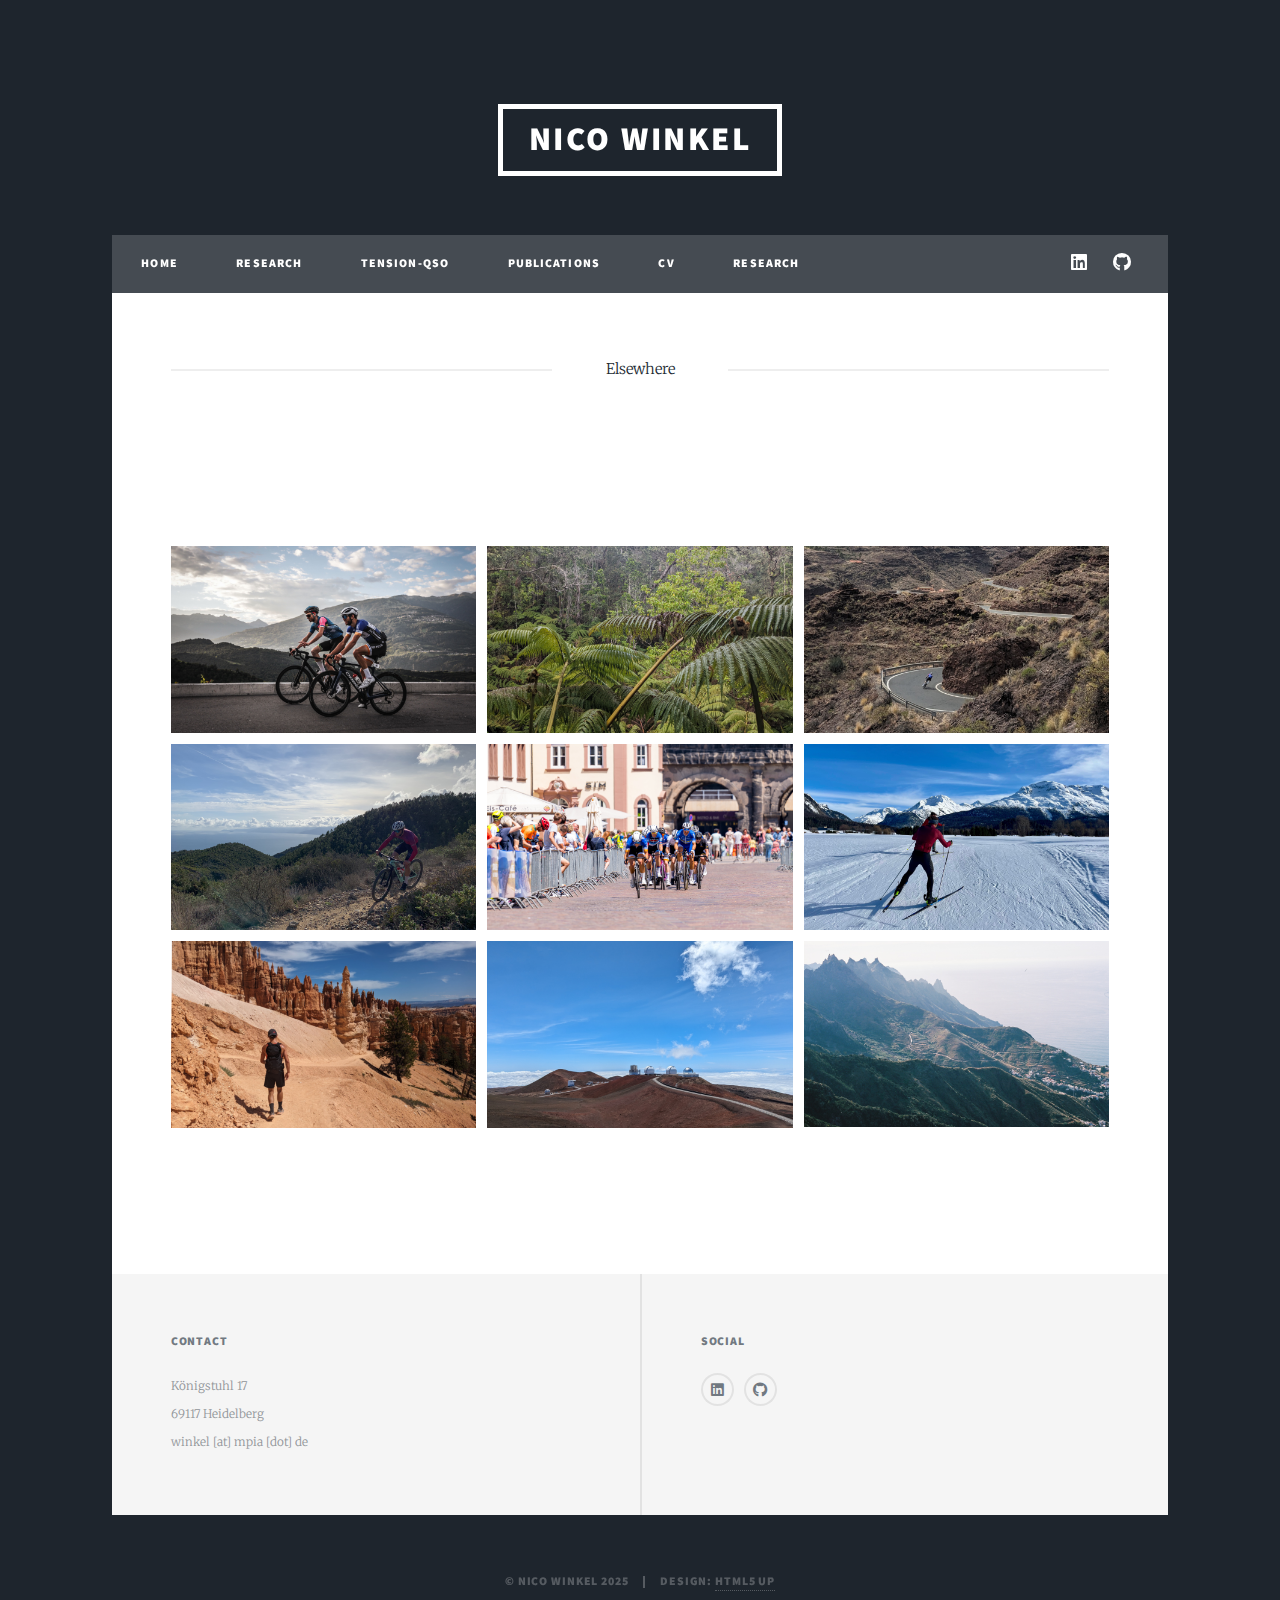
==== about.html @ 42e8fd98 "added about" ====
<!DOCTYPE HTML>
<!--
	Massively by HTML5 UP
	html5up.net | @ajlkn
	Free for personal and commercial use under the CCA 3.0 license (html5up.net/license)
-->
<html>
	<head>
		<title>Nico Winkel | Research</title>
		<meta charset="utf-8" />
		<meta name="viewport" content="width=device-width, initial-scale=1, user-scalable=no" />
		<link rel="stylesheet" href="assets/css/main.css" />
		<noscript><link rel="stylesheet" href="assets/css/noscript.css" /></noscript>
	</head>
	<body class="is-preload">

		<!-- Wrapper -->
			<div id="wrapper"  class="second-wrapper fade-in">

				<!-- Header -->
					<header id="header">
						<a href="index.html" class="logo">Nico Winkel</a>
					</header>

				<!-- Nav -->
					<nav id="nav">
						<ul class="links">
							<li><a href="index.html">Home</a></li>
							<li><a href="research.html">Research</a></li>
							<li><a href="tension-qso.html">TENSION-QSO</a></li>
							<li><a href="publications.html">Publications</a></li>
							<li><a href="cv.pdf" target="_blank">CV</a></li>
							<li class="about.html"><a href="about.html">Research</a></li>
						</ul>
						<ul class="icons">
							<li><a href="https://www.linkedin.com/in/nico-winkel-52334b346/" target="_blank" class="icon brands alt fa-linkedin"><span class="label">Facebook</span></a></li>
							<li><a href="https://github.com/nicowinkel" target="_blank" class="icon brands alt fa-github"><span class="label">GitHub</span></a></li>
						</ul>
					</nav>

				<!-- Main -->
					<div id="main">

						<!-- Post -->
							<section class="post">
								<header class="major">
									<span class="date">Elsewhere</span>
								</header>

								<span class="image fit"><img src="images/about0.png" alt="" /></span>
								<p>
								<br />
							</p>
								<div class="box alt">
									<div class="row gtr-50 gtr-uniform">
										<div class="col-4"><span class="image fit"><img src="images/about1.png" alt="" /></span></div>
										<div class="col-4"><span class="image fit"><img src="images/about9.png" alt="" /></span></div>
										<div class="col-4"><span class="image fit"><img src="images/about3.png" alt="" /></span></div>
										<!-- Break -->
										<div class="col-4"><span class="image fit"><img src="images/about4.png" alt="" /></span></div>
										<div class="col-4"><span class="image fit"><img src="images/about5.png" alt="" /></span></div>
										<div class="col-4"><span class="image fit"><img src="images/about6.png" alt="" /></span></div>
										<!-- Break -->
										<div class="col-4"><span class="image fit"><img src="images/about7.png" alt="" /></span></div>
										<div class="col-4"><span class="image fit"><img src="images/about8.png" alt="" /></span></div>
										<div class="col-4"><span class="image main">
												<a href="https://nenasedk.github.io/" class="image main"  target="_blank" ><img src="images/about2.png" alt="" />	</a></span></div>
									</div>

							</section>

					</div>


					<!-- Footer -->
						<footer id="footer">
							<section>
								<section class="alt">
									<h3>Contact</h3>
									<p>Königstuhl 17<br />
									69117 Heidelberg<br />
									winkel [at] mpia [dot] de</p>
								</section>
							</section>
								<section>
									<h3>Social</h3>
									<ul class="icons alt">
										<li><a href="https://www.linkedin.com/in/nico-winkel-52334b346/" target="_blank" class="icon brands alt fa-linkedin"><span class="label">Facebook</span></a></li>
										<li><a href="https://github.com/nicowinkel" target="_blank" class="icon brands alt fa-github"><span class="label">GitHub</span></a></li>
									</ul>
							</section>
						</footer>

					<!-- Copyright -->
						<div id="copyright">
							<ul><li>&copy; Nico Winkel 2025</li><li>Design: <a href="https://html5up.net">HTML5 UP</a></li></ul>
						</div>

			</div>

		<!-- Scripts -->
			<script src="assets/js/jquery.min.js"></script>
			<script src="assets/js/jquery.scrollex.min.js"></script>
			<script src="assets/js/jquery.scrolly.min.js"></script>
			<script src="assets/js/browser.min.js"></script>
			<script src="assets/js/breakpoints.min.js"></script>
			<script src="assets/js/util.js"></script>
			<script src="assets/js/main.js"></script>

	</body>
</html>
---- assets/css/main.css ----
@import url(fontawesome-all.min.css);
@import url("https://fonts.googleapis.com/css?family=Merriweather:300,700,300italic,700italic|Source+Sans+Pro:900");

/*
	Massively by HTML5 UP
	html5up.net | @ajlkn
	Free for personal and commercial use under the CCA 3.0 license (html5up.net/license)
*/

html, body, div, span, applet, object,
iframe, h1, h2, h3, h4, h5, h6, p, blockquote,
pre, a, abbr, acronym, address, big, cite,
code, del, dfn, em, img, ins, kbd, q, s, samp,
small, strike, strong, sub, sup, tt, var, b,
u, i, center, dl, dt, dd, ol, ul, li, fieldset,
form, label, legend, table, caption, tbody,
tfoot, thead, tr, th, td, article, aside,
canvas, details, embed, figure, figcaption,
footer, header, hgroup, menu, nav, output, ruby,
section, summary, time, mark, audio, video {
	margin: 0;
	padding: 0;
	border: 0;
	font-size: 100%;
	font: inherit;
	vertical-align: baseline;}

article, aside, details, figcaption, figure,
footer, header, hgroup, menu, nav, section {
	display: block;}


body {
	line-height: 1;
}

ol, ul {
	list-style: none;
}

blockquote, q {
	quotes: none;
}

	blockquote:before, blockquote:after, q:before, q:after {
		content: '';
		content: none;
	}

table {
	border-collapse: collapse;
	border-spacing: 0;
}

body {
	-webkit-text-size-adjust: none;
}

mark {
	background-color: transparent;
	color: inherit;
}

input::-moz-focus-inner {
	border: 0;
	padding: 0;
}

input, select, textarea {
	-moz-appearance: none;
	-webkit-appearance: none;
	-ms-appearance: none;
	appearance: none;
}

/* Basic */

	@-ms-viewport {
		width: device-width;
	}

	body {
		-ms-overflow-style: scrollbar;
	}

	@media screen and (max-width: 480px) {

		html, body {
			min-width: 320px;
		}

	}

	html {
		box-sizing: border-box;
	}

	*, *:before, *:after {
		box-sizing: inherit;
	}

	body {
		background-color: #1e252d;
	}

		body.is-preload *, body.is-preload *:before, body.is-preload *:after {
			-moz-animation: none !important;
			-webkit-animation: none !important;
			-ms-animation: none !important;
			animation: none !important;
			-moz-transition: none !important;
			-webkit-transition: none !important;
			-ms-transition: none !important;
			transition: none !important;
		}

/* Type */

	html {
		font-size: 16pt;
	}

		@media screen and (max-width: 1680px) {

			html {
				font-size: 12pt;
			}

		}

		@media screen and (max-width: 1280px) {

			html {
				font-size: 11pt;
			}

		}

		@media screen and (max-width: 360px) {

			html {
				font-size: 10pt;
			}

		}

	body {
		color: #212931;
	}

	body, input, select, textarea {
		font-family: "Merriweather", Georgia, serif;
		font-weight: 300;
		font-size: 1rem;
		line-height: 2.375;
	}

	a {
		-moz-transition: color 0.2s ease-in-out, background-color 0.2s ease-in-out, border-color 0.2s ease-in-out, box-shadow 0.2s ease-in-out;
		-webkit-transition: color 0.2s ease-in-out, background-color 0.2s ease-in-out, border-color 0.2s ease-in-out, box-shadow 0.2s ease-in-out;
		-ms-transition: color 0.2s ease-in-out, background-color 0.2s ease-in-out, border-color 0.2s ease-in-out, box-shadow 0.2s ease-in-out;
		transition: color 0.2s ease-in-out, background-color 0.2s ease-in-out, border-color 0.2s ease-in-out, box-shadow 0.2s ease-in-out;
		border-bottom: dotted 1px;
		text-decoration: none;
	}

		a:hover {
			border-bottom-color: transparent;
		}

	strong, b {
		font-weight: 600;
	}

	em, i {
		font-style: italic;
	}

	p {
		text-align: justify;
		margin: 0 0 2rem 0;
	}

	h1, h2, h3, h4, h5, h6 {
		font-family: "Source Sans Pro", Helvetica, sans-serif;
		font-weight: 900;
		line-height: 1.5;
		letter-spacing: 0.075em;
		text-transform: uppercase;
		margin: 0 0 1rem 0;
	}

		h1 a, h2 a, h3 a, h4 a, h5 a, h6 a {
			border-bottom: 0;
			color: inherit;
			text-decoration: none;
		}

	h1 {
		font-size: 4rem;
		line-height: 1.1;
		margin: 0 0 2rem 0;
	}

	h2 {
		font-size: 1.75rem;
		line-height: 1.3;
		margin: 0 0 1.5rem 0;
	}

	h3 {
		font-size: 1.25rem;
		margin: 0 0 1.5rem 0;
	}

	h4 {
		font-size: 1rem;
	}

	h5 {
		font-size: 0.9rem;
	}

	h6 {
		font-size: 0.8rem;
	}

	sub {
		font-size: 0.8rem;
		position: relative;
		top: 0.5rem;
	}

	sup {
		font-size: 0.8rem;
		position: relative;
		top: -0.5rem;
	}

	blockquote {
		border-left: solid 4px;
		font-style: italic;
		margin: 0 0 2rem 0;
		padding: 0.5rem 0 0.5rem 2rem;
	}

	code {
		border: solid 2px;
		font-family: "Courier New", monospace;
		font-size: 0.9rem;
		margin: 0 0.25rem;
		padding: 0.25rem 0.65rem;
	}

	pre {
		-webkit-overflow-scrolling: touch;
		font-family: "Courier New", monospace;
		font-size: 0.9rem;
		margin: 0 0 2rem 0;
	}

		pre code {
			display: block;
			line-height: 1.75;
			padding: 1rem 1.5rem;
			overflow-x: auto;
		}

	hr {
		border: 0;
		border-bottom: solid 2px;
		margin: 3rem 0;
	}

		hr.major {
			margin: 5rem 0;
		}

	.align-left {
		text-align: left;
	}

	.align-center {
		text-align: center;
	}

	.align-right {
		text-align: right;
	}

	input, select, textarea {
		color: #212931;
	}

	a {
		color: #212931;
		border-bottom-color: rgba(33, 41, 49, 0.5);
	}

		a:hover {
			border-bottom-color: transparent;
			color: #18bfef !important;
		}

	strong, b {
		color: #212931;
	}

	h1, h2, h3, h4, h5, h6 {
		color: #212931;
	}

	blockquote {
		border-left-color: #eeeeee;
	}

	code {
		background: rgba(220, 220, 220, 0.25);
		border-color: #eeeeee;
	}

	hr {
		border-bottom-color: #eeeeee;
	}

/* Row */

	.row {
		display: flex;
		flex-wrap: wrap;
		box-sizing: border-box;
		align-items: stretch;
	}

		.row > * {
			box-sizing: border-box;
		}

		.row.gtr-uniform > * > :last-child {
			margin-bottom: 0;
		}

		.row.aln-left {
			justify-content: flex-start;
		}

		.row.aln-center {
			justify-content: center;
		}

		.row.aln-right {
			justify-content: flex-end;
		}

		.row.aln-top {
			align-items: flex-start;
		}

		.row.aln-middle {
			align-items: center;
		}

		.row.aln-bottom {
			align-items: flex-end;
		}

		.row > .imp {
			order: -1;
		}

		.row > .col-1 {
			width: 8.33333%;
		}

		.row > .off-1 {
			margin-left: 8.33333%;
		}

		.row > .col-2 {
			width: 16.66667%;
		}

		.row > .off-2 {
			margin-left: 16.66667%;
		}

		.row > .col-3 {
			width: 25%;
		}

		.row > .off-3 {
			margin-left: 25%;
		}

		.row > .col-4 {
			width: 33.33333%;
		}

		.row > .off-4 {
			margin-left: 33.33333%;
		}

		.row > .col-5 {
			width: 41.66667%;
		}

		.row > .off-5 {
			margin-left: 41.66667%;
		}

		.row > .col-6 {
			width: 50%;
		}

		.row > .off-6 {
			margin-left: 50%;
		}

		.row > .col-7 {
			width: 58.33333%;
		}

		.row > .off-7 {
			margin-left: 58.33333%;
		}

		.row > .col-8 {
			width: 66.66667%;
		}

		.row > .off-8 {
			margin-left: 66.66667%;
		}

		.row > .col-9 {
			width: 75%;
		}

		.row > .off-9 {
			margin-left: 75%;
		}

		.row > .col-10 {
			width: 83.33333%;
		}

		.row > .off-10 {
			margin-left: 83.33333%;
		}

		.row > .col-11 {
			width: 91.66667%;
		}

		.row > .off-11 {
			margin-left: 91.66667%;
		}

		.row > .col-12 {
			width: 100%;
		}

		.row > .off-12 {
			margin-left: 100%;
		}

		.row.gtr-0 {
			margin-top: 0;
			margin-left: 0rem;
		}

			.row.gtr-0 > * {
				padding: 0 0 0 0rem;
			}

			.row.gtr-0.gtr-uniform {
				margin-top: 0rem;
			}

				.row.gtr-0.gtr-uniform > * {
					padding-top: 0rem;
				}

		.row.gtr-25 {
			margin-top: 0;
			margin-left: -0.375rem;
		}

			.row.gtr-25 > * {
				padding: 0 0 0 0.375rem;
			}

			.row.gtr-25.gtr-uniform {
				margin-top: -0.375rem;
			}

				.row.gtr-25.gtr-uniform > * {
					padding-top: 0.375rem;
				}

		.row.gtr-50 {
			margin-top: 0;
			margin-left: -0.75rem;
		}

			.row.gtr-50 > * {
				padding: 0 0 0 0.75rem;
			}

			.row.gtr-50.gtr-uniform {
				margin-top: -0.75rem;
			}

				.row.gtr-50.gtr-uniform > * {
					padding-top: 0.75rem;
				}

		.row {
			margin-top: 0;
			margin-left: -1.5rem;
		}

			.row > * {
				padding: 0 0 0 1.5rem;
			}

			.row.gtr-uniform {
				margin-top: -1.5rem;
			}

				.row.gtr-uniform > * {
					padding-top: 1.5rem;
				}

		.row.gtr-150 {
			margin-top: 0;
			margin-left: -2.25rem;
		}

			.row.gtr-150 > * {
				padding: 0 0 0 2.25rem;
			}

			.row.gtr-150.gtr-uniform {
				margin-top: -2.25rem;
			}

				.row.gtr-150.gtr-uniform > * {
					padding-top: 2.25rem;
				}

		.row.gtr-200 {
			margin-top: 0;
			margin-left: -3rem;
		}

			.row.gtr-200 > * {
				padding: 0 0 0 3rem;
			}

			.row.gtr-200.gtr-uniform {
				margin-top: -3rem;
			}

				.row.gtr-200.gtr-uniform > * {
					padding-top: 3rem;
				}

		@media screen and (max-width: 1680px) {

			.row {
				display: flex;
				flex-wrap: wrap;
				box-sizing: border-box;
				align-items: stretch;
			}

				.row > * {
					box-sizing: border-box;
				}

				.row.gtr-uniform > * > :last-child {
					margin-bottom: 0;
				}

				.row.aln-left {
					justify-content: flex-start;
				}

				.row.aln-center {
					justify-content: center;
				}

				.row.aln-right {
					justify-content: flex-end;
				}

				.row.aln-top {
					align-items: flex-start;
				}

				.row.aln-middle {
					align-items: center;
				}

				.row.aln-bottom {
					align-items: flex-end;
				}

				.row > .imp-xlarge {
					order: -1;
				}

				.row > .col-1-xlarge {
					width: 8.33333%;
				}

				.row > .off-1-xlarge {
					margin-left: 8.33333%;
				}

				.row > .col-2-xlarge {
					width: 16.66667%;
				}

				.row > .off-2-xlarge {
					margin-left: 16.66667%;
				}

				.row > .col-3-xlarge {
					width: 25%;
				}

				.row > .off-3-xlarge {
					margin-left: 25%;
				}

				.row > .col-4-xlarge {
					width: 33.33333%;
				}

				.row > .off-4-xlarge {
					margin-left: 33.33333%;
				}

				.row > .col-5-xlarge {
					width: 41.66667%;
				}

				.row > .off-5-xlarge {
					margin-left: 41.66667%;
				}

				.row > .col-6-xlarge {
					width: 50%;
				}

				.row > .off-6-xlarge {
					margin-left: 50%;
				}

				.row > .col-7-xlarge {
					width: 58.33333%;
				}

				.row > .off-7-xlarge {
					margin-left: 58.33333%;
				}

				.row > .col-8-xlarge {
					width: 66.66667%;
				}

				.row > .off-8-xlarge {
					margin-left: 66.66667%;
				}

				.row > .col-9-xlarge {
					width: 75%;
				}

				.row > .off-9-xlarge {
					margin-left: 75%;
				}

				.row > .col-10-xlarge {
					width: 83.33333%;
				}

				.row > .off-10-xlarge {
					margin-left: 83.33333%;
				}

				.row > .col-11-xlarge {
					width: 91.66667%;
				}

				.row > .off-11-xlarge {
					margin-left: 91.66667%;
				}

				.row > .col-12-xlarge {
					width: 100%;
				}

				.row > .off-12-xlarge {
					margin-left: 100%;
				}

				.row.gtr-0 {
					margin-top: 0;
					margin-left: 0rem;
				}

					.row.gtr-0 > * {
						padding: 0 0 0 0rem;
					}

					.row.gtr-0.gtr-uniform {
						margin-top: 0rem;
					}

						.row.gtr-0.gtr-uniform > * {
							padding-top: 0rem;
						}

				.row.gtr-25 {
					margin-top: 0;
					margin-left: -0.375rem;
				}

					.row.gtr-25 > * {
						padding: 0 0 0 0.375rem;
					}

					.row.gtr-25.gtr-uniform {
						margin-top: -0.375rem;
					}

						.row.gtr-25.gtr-uniform > * {
							padding-top: 0.375rem;
						}

				.row.gtr-50 {
					margin-top: 0;
					margin-left: -0.75rem;
				}

					.row.gtr-50 > * {
						padding: 0 0 0 0.75rem;
					}

					.row.gtr-50.gtr-uniform {
						margin-top: -0.75rem;
					}

						.row.gtr-50.gtr-uniform > * {
							padding-top: 0.75rem;
						}

				.row {
					margin-top: 0;
					margin-left: -1.5rem;
				}

					.row > * {
						padding: 0 0 0 1.5rem;
					}

					.row.gtr-uniform {
						margin-top: -1.5rem;
					}

						.row.gtr-uniform > * {
							padding-top: 1.5rem;
						}

				.row.gtr-150 {
					margin-top: 0;
					margin-left: -2.25rem;
				}

					.row.gtr-150 > * {
						padding: 0 0 0 2.25rem;
					}

					.row.gtr-150.gtr-uniform {
						margin-top: -2.25rem;
					}

						.row.gtr-150.gtr-uniform > * {
							padding-top: 2.25rem;
						}

				.row.gtr-200 {
					margin-top: 0;
					margin-left: -3rem;
				}

					.row.gtr-200 > * {
						padding: 0 0 0 3rem;
					}

					.row.gtr-200.gtr-uniform {
						margin-top: -3rem;
					}

						.row.gtr-200.gtr-uniform > * {
							padding-top: 3rem;
						}

		}

		@media screen and (max-width: 1280px) {

			.row {
				display: flex;
				flex-wrap: wrap;
				box-sizing: border-box;
				align-items: stretch;
			}

				.row > * {
					box-sizing: border-box;
				}

				.row.gtr-uniform > * > :last-child {
					margin-bottom: 0;
				}

				.row.aln-left {
					justify-content: flex-start;
				}

				.row.aln-center {
					justify-content: center;
				}

				.row.aln-right {
					justify-content: flex-end;
				}

				.row.aln-top {
					align-items: flex-start;
				}

				.row.aln-middle {
					align-items: center;
				}

				.row.aln-bottom {
					align-items: flex-end;
				}

				.row > .imp-large {
					order: -1;
				}

				.row > .col-1-large {
					width: 8.33333%;
				}

				.row > .off-1-large {
					margin-left: 8.33333%;
				}

				.row > .col-2-large {
					width: 16.66667%;
				}

				.row > .off-2-large {
					margin-left: 16.66667%;
				}

				.row > .col-3-large {
					width: 25%;
				}

				.row > .off-3-large {
					margin-left: 25%;
				}

				.row > .col-4-large {
					width: 33.33333%;
				}

				.row > .off-4-large {
					margin-left: 33.33333%;
				}

				.row > .col-5-large {
					width: 41.66667%;
				}

				.row > .off-5-large {
					margin-left: 41.66667%;
				}

				.row > .col-6-large {
					width: 50%;
				}

				.row > .off-6-large {
					margin-left: 50%;
				}

				.row > .col-7-large {
					width: 58.33333%;
				}

				.row > .off-7-large {
					margin-left: 58.33333%;
				}

				.row > .col-8-large {
					width: 66.66667%;
				}

				.row > .off-8-large {
					margin-left: 66.66667%;
				}

				.row > .col-9-large {
					width: 75%;
				}

				.row > .off-9-large {
					margin-left: 75%;
				}

				.row > .col-10-large {
					width: 83.33333%;
				}

				.row > .off-10-large {
					margin-left: 83.33333%;
				}

				.row > .col-11-large {
					width: 91.66667%;
				}

				.row > .off-11-large {
					margin-left: 91.66667%;
				}

				.row > .col-12-large {
					width: 100%;
				}

				.row > .off-12-large {
					margin-left: 100%;
				}

				.row.gtr-0 {
					margin-top: 0;
					margin-left: 0rem;
				}

					.row.gtr-0 > * {
						padding: 0 0 0 0rem;
					}

					.row.gtr-0.gtr-uniform {
						margin-top: 0rem;
					}

						.row.gtr-0.gtr-uniform > * {
							padding-top: 0rem;
						}

				.row.gtr-25 {
					margin-top: 0;
					margin-left: -0.375rem;
				}

					.row.gtr-25 > * {
						padding: 0 0 0 0.375rem;
					}

					.row.gtr-25.gtr-uniform {
						margin-top: -0.375rem;
					}

						.row.gtr-25.gtr-uniform > * {
							padding-top: 0.375rem;
						}

				.row.gtr-50 {
					margin-top: 0;
					margin-left: -0.75rem;
				}

					.row.gtr-50 > * {
						padding: 0 0 0 0.75rem;
					}

					.row.gtr-50.gtr-uniform {
						margin-top: -0.75rem;
					}

						.row.gtr-50.gtr-uniform > * {
							padding-top: 0.75rem;
						}

				.row {
					margin-top: 0;
					margin-left: -1.5rem;
				}

					.row > * {
						padding: 0 0 0 1.5rem;
					}

					.row.gtr-uniform {
						margin-top: -1.5rem;
					}

						.row.gtr-uniform > * {
							padding-top: 1.5rem;
						}

				.row.gtr-150 {
					margin-top: 0;
					margin-left: -2.25rem;
				}

					.row.gtr-150 > * {
						padding: 0 0 0 2.25rem;
					}

					.row.gtr-150.gtr-uniform {
						margin-top: -2.25rem;
					}

						.row.gtr-150.gtr-uniform > * {
							padding-top: 2.25rem;
						}

				.row.gtr-200 {
					margin-top: 0;
					margin-left: -3rem;
				}

					.row.gtr-200 > * {
						padding: 0 0 0 3rem;
					}

					.row.gtr-200.gtr-uniform {
						margin-top: -3rem;
					}

						.row.gtr-200.gtr-uniform > * {
							padding-top: 3rem;
						}

		}

		@media screen and (max-width: 980px) {

			.row {
				display: flex;
				flex-wrap: wrap;
				box-sizing: border-box;
				align-items: stretch;
			}

				.row > * {
					box-sizing: border-box;
				}

				.row.gtr-uniform > * > :last-child {
					margin-bottom: 0;
				}

				.row.aln-left {
					justify-content: flex-start;
				}

				.row.aln-center {
					justify-content: center;
				}

				.row.aln-right {
					justify-content: flex-end;
				}

				.row.aln-top {
					align-items: flex-start;
				}

				.row.aln-middle {
					align-items: center;
				}

				.row.aln-bottom {
					align-items: flex-end;
				}

				.row > .imp-medium {
					order: -1;
				}

				.row > .col-1-medium {
					width: 8.33333%;
				}

				.row > .off-1-medium {
					margin-left: 8.33333%;
				}

				.row > .col-2-medium {
					width: 16.66667%;
				}

				.row > .off-2-medium {
					margin-left: 16.66667%;
				}

				.row > .col-3-medium {
					width: 25%;
				}

				.row > .off-3-medium {
					margin-left: 25%;
				}

				.row > .col-4-medium {
					width: 33.33333%;
				}

				.row > .off-4-medium {
					margin-left: 33.33333%;
				}

				.row > .col-5-medium {
					width: 41.66667%;
				}

				.row > .off-5-medium {
					margin-left: 41.66667%;
				}

				.row > .col-6-medium {
					width: 50%;
				}

				.row > .off-6-medium {
					margin-left: 50%;
				}

				.row > .col-7-medium {
					width: 58.33333%;
				}

				.row > .off-7-medium {
					margin-left: 58.33333%;
				}

				.row > .col-8-medium {
					width: 66.66667%;
				}

				.row > .off-8-medium {
					margin-left: 66.66667%;
				}

				.row > .col-9-medium {
					width: 75%;
				}

				.row > .off-9-medium {
					margin-left: 75%;
				}

				.row > .col-10-medium {
					width: 83.33333%;
				}

				.row > .off-10-medium {
					margin-left: 83.33333%;
				}

				.row > .col-11-medium {
					width: 91.66667%;
				}

				.row > .off-11-medium {
					margin-left: 91.66667%;
				}

				.row > .col-12-medium {
					width: 100%;
				}

				.row > .off-12-medium {
					margin-left: 100%;
				}

				.row.gtr-0 {
					margin-top: 0;
					margin-left: 0rem;
				}

					.row.gtr-0 > * {
						padding: 0 0 0 0rem;
					}

					.row.gtr-0.gtr-uniform {
						margin-top: 0rem;
					}

						.row.gtr-0.gtr-uniform > * {
							padding-top: 0rem;
						}

				.row.gtr-25 {
					margin-top: 0;
					margin-left: -0.375rem;
				}

					.row.gtr-25 > * {
						padding: 0 0 0 0.375rem;
					}

					.row.gtr-25.gtr-uniform {
						margin-top: -0.375rem;
					}

						.row.gtr-25.gtr-uniform > * {
							padding-top: 0.375rem;
						}

				.row.gtr-50 {
					margin-top: 0;
					margin-left: -0.75rem;
				}

					.row.gtr-50 > * {
						padding: 0 0 0 0.75rem;
					}

					.row.gtr-50.gtr-uniform {
						margin-top: -0.75rem;
					}

						.row.gtr-50.gtr-uniform > * {
							padding-top: 0.75rem;
						}

				.row {
					margin-top: 0;
					margin-left: -1.5rem;
				}

					.row > * {
						padding: 0 0 0 1.5rem;
					}

					.row.gtr-uniform {
						margin-top: -1.5rem;
					}

						.row.gtr-uniform > * {
							padding-top: 1.5rem;
						}

				.row.gtr-150 {
					margin-top: 0;
					margin-left: -2.25rem;
				}

					.row.gtr-150 > * {
						padding: 0 0 0 2.25rem;
					}

					.row.gtr-150.gtr-uniform {
						margin-top: -2.25rem;
					}

						.row.gtr-150.gtr-uniform > * {
							padding-top: 2.25rem;
						}

				.row.gtr-200 {
					margin-top: 0;
					margin-left: -3rem;
				}

					.row.gtr-200 > * {
						padding: 0 0 0 3rem;
					}

					.row.gtr-200.gtr-uniform {
						margin-top: -3rem;
					}

						.row.gtr-200.gtr-uniform > * {
							padding-top: 3rem;
						}

		}

		@media screen and (max-width: 736px) {

			.row {
				display: flex;
				flex-wrap: wrap;
				box-sizing: border-box;
				align-items: stretch;
			}

				.row > * {
					box-sizing: border-box;
				}

				.row.gtr-uniform > * > :last-child {
					margin-bottom: 0;
				}

				.row.aln-left {
					justify-content: flex-start;
				}

				.row.aln-center {
					justify-content: center;
				}

				.row.aln-right {
					justify-content: flex-end;
				}

				.row.aln-top {
					align-items: flex-start;
				}

				.row.aln-middle {
					align-items: center;
				}

				.row.aln-bottom {
					align-items: flex-end;
				}

				.row > .imp-small {
					order: -1;
				}

				.row > .col-1-small {
					width: 8.33333%;
				}

				.row > .off-1-small {
					margin-left: 8.33333%;
				}

				.row > .col-2-small {
					width: 16.66667%;
				}

				.row > .off-2-small {
					margin-left: 16.66667%;
				}

				.row > .col-3-small {
					width: 25%;
				}

				.row > .off-3-small {
					margin-left: 25%;
				}

				.row > .col-4-small {
					width: 33.33333%;
				}

				.row > .off-4-small {
					margin-left: 33.33333%;
				}

				.row > .col-5-small {
					width: 41.66667%;
				}

				.row > .off-5-small {
					margin-left: 41.66667%;
				}

				.row > .col-6-small {
					width: 50%;
				}

				.row > .off-6-small {
					margin-left: 50%;
				}

				.row > .col-7-small {
					width: 58.33333%;
				}

				.row > .off-7-small {
					margin-left: 58.33333%;
				}

				.row > .col-8-small {
					width: 66.66667%;
				}

				.row > .off-8-small {
					margin-left: 66.66667%;
				}

				.row > .col-9-small {
					width: 75%;
				}

				.row > .off-9-small {
					margin-left: 75%;
				}

				.row > .col-10-small {
					width: 83.33333%;
				}

				.row > .off-10-small {
					margin-left: 83.33333%;
				}

				.row > .col-11-small {
					width: 91.66667%;
				}

				.row > .off-11-small {
					margin-left: 91.66667%;
				}

				.row > .col-12-small {
					width: 100%;
				}

				.row > .off-12-small {
					margin-left: 100%;
				}

				.row.gtr-0 {
					margin-top: 0;
					margin-left: 0rem;
				}

					.row.gtr-0 > * {
						padding: 0 0 0 0rem;
					}

					.row.gtr-0.gtr-uniform {
						margin-top: 0rem;
					}

						.row.gtr-0.gtr-uniform > * {
							padding-top: 0rem;
						}

				.row.gtr-25 {
					margin-top: 0;
					margin-left: -0.375rem;
				}

					.row.gtr-25 > * {
						padding: 0 0 0 0.375rem;
					}

					.row.gtr-25.gtr-uniform {
						margin-top: -0.375rem;
					}

						.row.gtr-25.gtr-uniform > * {
							padding-top: 0.375rem;
						}

				.row.gtr-50 {
					margin-top: 0;
					margin-left: -0.75rem;
				}

					.row.gtr-50 > * {
						padding: 0 0 0 0.75rem;
					}

					.row.gtr-50.gtr-uniform {
						margin-top: -0.75rem;
					}

						.row.gtr-50.gtr-uniform > * {
							padding-top: 0.75rem;
						}

				.row {
					margin-top: 0;
					margin-left: -1.5rem;
				}

					.row > * {
						padding: 0 0 0 1.5rem;
					}

					.row.gtr-uniform {
						margin-top: -1.5rem;
					}

						.row.gtr-uniform > * {
							padding-top: 1.5rem;
						}

				.row.gtr-150 {
					margin-top: 0;
					margin-left: -2.25rem;
				}

					.row.gtr-150 > * {
						padding: 0 0 0 2.25rem;
					}

					.row.gtr-150.gtr-uniform {
						margin-top: -2.25rem;
					}

						.row.gtr-150.gtr-uniform > * {
							padding-top: 2.25rem;
						}

				.row.gtr-200 {
					margin-top: 0;
					margin-left: -3rem;
				}

					.row.gtr-200 > * {
						padding: 0 0 0 3rem;
					}

					.row.gtr-200.gtr-uniform {
						margin-top: -3rem;
					}

						.row.gtr-200.gtr-uniform > * {
							padding-top: 3rem;
						}

		}

		@media screen and (max-width: 480px) {

			.row {
				display: flex;
				flex-wrap: wrap;
				box-sizing: border-box;
				align-items: stretch;
			}

				.row > * {
					box-sizing: border-box;
				}

				.row.gtr-uniform > * > :last-child {
					margin-bottom: 0;
				}

				.row.aln-left {
					justify-content: flex-start;
				}

				.row.aln-center {
					justify-content: center;
				}

				.row.aln-right {
					justify-content: flex-end;
				}

				.row.aln-top {
					align-items: flex-start;
				}

				.row.aln-middle {
					align-items: center;
				}

				.row.aln-bottom {
					align-items: flex-end;
				}

				.row > .imp-xsmall {
					order: -1;
				}

				.row > .col-1-xsmall {
					width: 8.33333%;
				}

				.row > .off-1-xsmall {
					margin-left: 8.33333%;
				}

				.row > .col-2-xsmall {
					width: 16.66667%;
				}

				.row > .off-2-xsmall {
					margin-left: 16.66667%;
				}

				.row > .col-3-xsmall {
					width: 25%;
				}

				.row > .off-3-xsmall {
					margin-left: 25%;
				}

				.row > .col-4-xsmall {
					width: 33.33333%;
				}

				.row > .off-4-xsmall {
					margin-left: 33.33333%;
				}

				.row > .col-5-xsmall {
					width: 41.66667%;
				}

				.row > .off-5-xsmall {
					margin-left: 41.66667%;
				}

				.row > .col-6-xsmall {
					width: 50%;
				}

				.row > .off-6-xsmall {
					margin-left: 50%;
				}

				.row > .col-7-xsmall {
					width: 58.33333%;
				}

				.row > .off-7-xsmall {
					margin-left: 58.33333%;
				}

				.row > .col-8-xsmall {
					width: 66.66667%;
				}

				.row > .off-8-xsmall {
					margin-left: 66.66667%;
				}

				.row > .col-9-xsmall {
					width: 75%;
				}

				.row > .off-9-xsmall {
					margin-left: 75%;
				}

				.row > .col-10-xsmall {
					width: 83.33333%;
				}

				.row > .off-10-xsmall {
					margin-left: 83.33333%;
				}

				.row > .col-11-xsmall {
					width: 91.66667%;
				}

				.row > .off-11-xsmall {
					margin-left: 91.66667%;
				}

				.row > .col-12-xsmall {
					width: 100%;
				}

				.row > .off-12-xsmall {
					margin-left: 100%;
				}

				.row.gtr-0 {
					margin-top: 0;
					margin-left: 0rem;
				}

					.row.gtr-0 > * {
						padding: 0 0 0 0rem;
					}

					.row.gtr-0.gtr-uniform {
						margin-top: 0rem;
					}

						.row.gtr-0.gtr-uniform > * {
							padding-top: 0rem;
						}

				.row.gtr-25 {
					margin-top: 0;
					margin-left: -0.375rem;
				}

					.row.gtr-25 > * {
						padding: 0 0 0 0.375rem;
					}

					.row.gtr-25.gtr-uniform {
						margin-top: -0.375rem;
					}

						.row.gtr-25.gtr-uniform > * {
							padding-top: 0.375rem;
						}

				.row.gtr-50 {
					margin-top: 0;
					margin-left: -0.75rem;
				}

					.row.gtr-50 > * {
						padding: 0 0 0 0.75rem;
					}

					.row.gtr-50.gtr-uniform {
						margin-top: -0.75rem;
					}

						.row.gtr-50.gtr-uniform > * {
							padding-top: 0.75rem;
						}

				.row {
					margin-top: 0;
					margin-left: -1.5rem;
				}

					.row > * {
						padding: 0 0 0 1.5rem;
					}

					.row.gtr-uniform {
						margin-top: -1.5rem;
					}

						.row.gtr-uniform > * {
							padding-top: 1.5rem;
						}

				.row.gtr-150 {
					margin-top: 0;
					margin-left: -2.25rem;
				}

					.row.gtr-150 > * {
						padding: 0 0 0 2.25rem;
					}

					.row.gtr-150.gtr-uniform {
						margin-top: -2.25rem;
					}

						.row.gtr-150.gtr-uniform > * {
							padding-top: 2.25rem;
						}

				.row.gtr-200 {
					margin-top: 0;
					margin-left: -3rem;
				}

					.row.gtr-200 > * {
						padding: 0 0 0 3rem;
					}

					.row.gtr-200.gtr-uniform {
						margin-top: -3rem;
					}

						.row.gtr-200.gtr-uniform > * {
							padding-top: 3rem;
						}

		}

		@media screen and (max-width: 360px) {

			.row {
				display: flex;
				flex-wrap: wrap;
				box-sizing: border-box;
				align-items: stretch;
			}

				.row > * {
					box-sizing: border-box;
				}

				.row.gtr-uniform > * > :last-child {
					margin-bottom: 0;
				}

				.row.aln-left {
					justify-content: flex-start;
				}

				.row.aln-center {
					justify-content: center;
				}

				.row.aln-right {
					justify-content: flex-end;
				}

				.row.aln-top {
					align-items: flex-start;
				}

				.row.aln-middle {
					align-items: center;
				}

				.row.aln-bottom {
					align-items: flex-end;
				}

				.row > .imp-xxsmall {
					order: -1;
				}

				.row > .col-1-xxsmall {
					width: 8.33333%;
				}

				.row > .off-1-xxsmall {
					margin-left: 8.33333%;
				}

				.row > .col-2-xxsmall {
					width: 16.66667%;
				}

				.row > .off-2-xxsmall {
					margin-left: 16.66667%;
				}

				.row > .col-3-xxsmall {
					width: 25%;
				}

				.row > .off-3-xxsmall {
					margin-left: 25%;
				}

				.row > .col-4-xxsmall {
					width: 33.33333%;
				}

				.row > .off-4-xxsmall {
					margin-left: 33.33333%;
				}

				.row > .col-5-xxsmall {
					width: 41.66667%;
				}

				.row > .off-5-xxsmall {
					margin-left: 41.66667%;
				}

				.row > .col-6-xxsmall {
					width: 50%;
				}

				.row > .off-6-xxsmall {
					margin-left: 50%;
				}

				.row > .col-7-xxsmall {
					width: 58.33333%;
				}

				.row > .off-7-xxsmall {
					margin-left: 58.33333%;
				}

				.row > .col-8-xxsmall {
					width: 66.66667%;
				}

				.row > .off-8-xxsmall {
					margin-left: 66.66667%;
				}

				.row > .col-9-xxsmall {
					width: 75%;
				}

				.row > .off-9-xxsmall {
					margin-left: 75%;
				}

				.row > .col-10-xxsmall {
					width: 83.33333%;
				}

				.row > .off-10-xxsmall {
					margin-left: 83.33333%;
				}

				.row > .col-11-xxsmall {
					width: 91.66667%;
				}

				.row > .off-11-xxsmall {
					margin-left: 91.66667%;
				}

				.row > .col-12-xxsmall {
					width: 100%;
				}

				.row > .off-12-xxsmall {
					margin-left: 100%;
				}

				.row.gtr-0 {
					margin-top: 0;
					margin-left: 0rem;
				}

					.row.gtr-0 > * {
						padding: 0 0 0 0rem;
					}

					.row.gtr-0.gtr-uniform {
						margin-top: 0rem;
					}

						.row.gtr-0.gtr-uniform > * {
							padding-top: 0rem;
						}

				.row.gtr-25 {
					margin-top: 0;
					margin-left: -0.375rem;
				}

					.row.gtr-25 > * {
						padding: 0 0 0 0.375rem;
					}

					.row.gtr-25.gtr-uniform {
						margin-top: -0.375rem;
					}

						.row.gtr-25.gtr-uniform > * {
							padding-top: 0.375rem;
						}

				.row.gtr-50 {
					margin-top: 0;
					margin-left: -0.75rem;
				}

					.row.gtr-50 > * {
						padding: 0 0 0 0.75rem;
					}

					.row.gtr-50.gtr-uniform {
						margin-top: -0.75rem;
					}

						.row.gtr-50.gtr-uniform > * {
							padding-top: 0.75rem;
						}

				.row {
					margin-top: 0;
					margin-left: -1.5rem;
				}

					.row > * {
						padding: 0 0 0 1.5rem;
					}

					.row.gtr-uniform {
						margin-top: -1.5rem;
					}

						.row.gtr-uniform > * {
							padding-top: 1.5rem;
						}

				.row.gtr-150 {
					margin-top: 0;
					margin-left: -2.25rem;
				}

					.row.gtr-150 > * {
						padding: 0 0 0 2.25rem;
					}

					.row.gtr-150.gtr-uniform {
						margin-top: -2.25rem;
					}

						.row.gtr-150.gtr-uniform > * {
							padding-top: 2.25rem;
						}

				.row.gtr-200 {
					margin-top: 0;
					margin-left: -3rem;
				}

					.row.gtr-200 > * {
						padding: 0 0 0 3rem;
					}

					.row.gtr-200.gtr-uniform {
						margin-top: -3rem;
					}

						.row.gtr-200.gtr-uniform > * {
							padding-top: 3rem;
						}

		}

/* Box */

	.box {
		border: solid 2px;
		margin-bottom: 2rem;
		padding: 1.5rem;
	}

		.box > :last-child,
		.box > :last-child > :last-child,
		.box > :last-child > :last-child > :last-child {
			margin-bottom: 0;
		}

		.box.alt {
			border: 0;
			border-radius: 0;
			padding: 0;
		}

	.box {
		border-color: #eeeeee;
	}

/* Button */

	input[type="submit"],
	input[type="reset"],
	input[type="button"],
	button,
	.button {
		-moz-appearance: none;
		-webkit-appearance: none;
		-ms-appearance: none;
		appearance: none;
		-moz-transition: background-color 0.2s ease-in-out, box-shadow 0.2s ease-in-out, color 0.2s ease-in-out;
		-webkit-transition: background-color 0.2s ease-in-out, box-shadow 0.2s ease-in-out, color 0.2s ease-in-out;
		-ms-transition: background-color 0.2s ease-in-out, box-shadow 0.2s ease-in-out, color 0.2s ease-in-out;
		transition: background-color 0.2s ease-in-out, box-shadow 0.2s ease-in-out, color 0.2s ease-in-out;
		border: 0;
		border-radius: 0;
		cursor: pointer;
		display: inline-block;
		font-family: "Source Sans Pro", Helvetica, sans-serif;
		font-size: 0.8rem;
		font-weight: 900;
		letter-spacing: 0.075em;
		height: 3rem;
		line-height: 3rem;
		padding: 0 2rem;
		text-align: center;
		text-decoration: none;
		text-transform: uppercase;
		white-space: nowrap;
	}

		input[type="submit"].icon:before,
		input[type="reset"].icon:before,
		input[type="button"].icon:before,
		button.icon:before,
		.button.icon:before {
			margin-right: 0.5rem;
		}

		input[type="submit"].icon.solo,
		input[type="reset"].icon.solo,
		input[type="button"].icon.solo,
		button.icon.solo,
		.button.icon.solo {
			position: relative;
			width: 4rem;
			height: 4rem;
			line-height: 4rem;
			border-radius: 4rem;
			text-indent: 4rem;
			overflow: hidden;
			padding: 0;
			white-space: nowrap;
		}

			input[type="submit"].icon.solo:before,
			input[type="reset"].icon.solo:before,
			input[type="button"].icon.solo:before,
			button.icon.solo:before,
			.button.icon.solo:before {
				position: absolute;
				display: block;
				top: 0;
				left: 0;
				width: inherit;
				height: inherit;
				line-height: inherit;
				font-size: 1.25rem;
				margin-right: 0;
				text-align: center;
				text-indent: 0;
			}

		input[type="submit"].fit,
		input[type="reset"].fit,
		input[type="button"].fit,
		button.fit,
		.button.fit {
			width: 100%;
		}

		input[type="submit"].small,
		input[type="reset"].small,
		input[type="button"].small,
		button.small,
		.button.small {
			font-size: 0.7rem;
			height: 2.5rem;
			line-height: 2.5rem;
			padding: 0 1.5rem;
		}

		input[type="submit"].large,
		input[type="reset"].large,
		input[type="button"].large,
		button.large,
		.button.large {
			font-size: 0.9rem;
			height: 3.5rem;
			line-height: 3.5rem;
			padding: 0 2.75rem;
		}

		@media screen and (max-width: 980px) {

			input[type="submit"],
			input[type="reset"],
			input[type="button"],
			button,
			.button {
				font-size: 0.9rem;
				height: 3.25rem;
				line-height: 3.25rem;
			}

				input[type="submit"].large,
				input[type="reset"].large,
				input[type="button"].large,
				button.large,
				.button.large {
					font-size: 1rem;
					height: 3.75rem;
					line-height: 3.75rem;
				}

		}

		input[type="submit"].disabled, input[type="submit"]:disabled,
		input[type="reset"].disabled,
		input[type="reset"]:disabled,
		input[type="button"].disabled,
		input[type="button"]:disabled,
		button.disabled,
		button:disabled,
		.button.disabled,
		.button:disabled {
			pointer-events: none;
			opacity: 0.25;
		}

	input[type="submit"],
	input[type="reset"],
	input[type="button"],
	button,
	.button {
		background-color: transparent;
		box-shadow: inset 0 0 0 2px #212931;
		color: #212931 !important;
	}

		input[type="submit"]:hover,
		input[type="reset"]:hover,
		input[type="button"]:hover,
		button:hover,
		.button:hover {
			box-shadow: inset 0 0 0 2px #18bfef;
			color: #18bfef !important;
		}

		input[type="submit"].primary,
		input[type="reset"].primary,
		input[type="button"].primary,
		button.primary,
		.button.primary {
			background-color: #212931;
			box-shadow: none;
			color: #ffffff !important;
		}

			input[type="submit"].primary:hover,
			input[type="reset"].primary:hover,
			input[type="button"].primary:hover,
			button.primary:hover,
			.button.primary:hover {
				background-color: #18bfef;
			}

/* Form */

	form {
		margin: 0 0 2rem 0;
	}

		form > :last-child {
			margin-bottom: 0;
		}

		form > .fields {
			display: -moz-flex;
			display: -webkit-flex;
			display: -ms-flex;
			display: flex;
			-moz-flex-wrap: wrap;
			-webkit-flex-wrap: wrap;
			-ms-flex-wrap: wrap;
			flex-wrap: wrap;
			width: calc(100% + 3rem);
			margin: -1.5rem 0 2rem -1.5rem;
		}

			form > .fields > .field {
				-moz-flex-grow: 0;
				-webkit-flex-grow: 0;
				-ms-flex-grow: 0;
				flex-grow: 0;
				-moz-flex-shrink: 0;
				-webkit-flex-shrink: 0;
				-ms-flex-shrink: 0;
				flex-shrink: 0;
				padding: 1.5rem 0 0 1.5rem;
				width: calc(100% - 1.5rem);
			}

				form > .fields > .field.half {
					width: calc(50% - 0.75rem);
				}

				form > .fields > .field.third {
					width: calc(100%/3 - 0.5rem);
				}

				form > .fields > .field.quarter {
					width: calc(25% - 0.375rem);
				}

		@media screen and (max-width: 480px) {

			form > .fields {
				width: calc(100% + 3rem);
				margin: -1.5rem 0 2rem -1.5rem;
			}

				form > .fields > .field {
					padding: 1.5rem 0 0 1.5rem;
					width: calc(100% - 1.5rem);
				}

					form > .fields > .field.half {
						width: calc(100% - 1.5rem);
					}

					form > .fields > .field.third {
						width: calc(100% - 1.5rem);
					}

					form > .fields > .field.quarter {
						width: calc(100% - 1.5rem);
					}

		}

	label {
		display: block;
		font-family: "Source Sans Pro", Helvetica, sans-serif;
		font-weight: 900;
		line-height: 1.5;
		letter-spacing: 0.075em;
		font-size: 0.8rem;
		text-transform: uppercase;
		margin: 0 0 0.75rem 0;
	}

		@media screen and (max-width: 980px) {

			label {
				font-size: 0.9rem;
			}

		}

	input[type="text"],
	input[type="password"],
	input[type="email"],
	select,
	textarea {
		-moz-appearance: none;
		-webkit-appearance: none;
		-ms-appearance: none;
		appearance: none;
		background: transparent;
		border-radius: 0;
		border: solid 2px;
		color: inherit;
		display: block;
		outline: 0;
		padding: 0 1rem;
		text-decoration: none;
		width: 100%;
	}

		input[type="text"]:invalid,
		input[type="password"]:invalid,
		input[type="email"]:invalid,
		select:invalid,
		textarea:invalid {
			box-shadow: none;
		}

	select {
		background-size: 1.25rem;
		background-repeat: no-repeat;
		background-position: calc(100% - 1rem) center;
		height: 3rem;
		padding-right: 3rem;
		text-overflow: ellipsis;
	}

		select:focus::-ms-value {
			background-color: transparent;
		}

		select::-ms-expand {
			display: none;
		}

	input[type="text"],
	input[type="password"],
	input[type="email"],
	select {
		height: 3rem;
	}

	textarea {
		padding: 0.75rem 1rem;
	}

	input[type="checkbox"],
	input[type="radio"] {
		-moz-appearance: none;
		-webkit-appearance: none;
		-ms-appearance: none;
		appearance: none;
		display: block;
		float: left;
		margin-right: -2rem;
		opacity: 0;
		width: 1rem;
		z-index: -1;
	}

		input[type="checkbox"] + label,
		input[type="radio"] + label {
			text-decoration: none;
			cursor: pointer;
			display: inline-block;
			font-size: 1rem;
			letter-spacing: 0;
			font-family: "Merriweather", Georgia, serif;
			text-transform: none;
			font-weight: 300;
			padding-left: 2.8rem;
			padding-right: 1rem;
			position: relative;
		}

			input[type="checkbox"] + label:before,
			input[type="radio"] + label:before {
				-moz-osx-font-smoothing: grayscale;
				-webkit-font-smoothing: antialiased;
				display: inline-block;
				font-style: normal;
				font-variant: normal;
				text-rendering: auto;
				line-height: 1;
				text-transform: none !important;
				font-family: 'Font Awesome 5 Free';
				font-weight: 900;
			}

			input[type="checkbox"] + label:before,
			input[type="radio"] + label:before {
				border-radius: 0;
				border: solid 2px;
				content: '';
				display: inline-block;
				font-size: 0.8rem;
				height: 1.8rem;
				left: 0;
				line-height: 1.65rem;
				position: absolute;
				text-align: center;
				top: -0.125rem;
				width: 1.8rem;
			}

		input[type="checkbox"]:checked + label:before,
		input[type="radio"]:checked + label:before {
			content: '\f00c';
		}

	input[type="checkbox"] + label:before {
		border-radius: 0;
	}

	input[type="radio"] + label:before {
		border-radius: 100%;
	}

	::-webkit-input-placeholder {
		opacity: 1.0;
	}

	:-moz-placeholder {
		opacity: 1.0;
	}

	::-moz-placeholder {
		opacity: 1.0;
	}

	:-ms-input-placeholder {
		opacity: 1.0;
	}

	label {
		color: #212931;
	}

	input[type="text"],
	input[type="password"],
	input[type="email"],
	select,
	textarea {
		border-color: #eeeeee;
	}

		input[type="text"]:focus,
		input[type="password"]:focus,
		input[type="email"]:focus,
		select:focus,
		textarea:focus {
			border-color: #18bfef;
		}

	select {
		background-image: url("data:image/svg+xml;charset=utf8,%3Csvg xmlns='http://www.w3.org/2000/svg' width='40' height='40' preserveAspectRatio='none' viewBox='0 0 40 40'%3E%3Cpath d='M9.4,12.3l10.4,10.4l10.4-10.4c0.2-0.2,0.5-0.4,0.9-0.4c0.3,0,0.6,0.1,0.9,0.4l3.3,3.3c0.2,0.2,0.4,0.5,0.4,0.9 c0,0.4-0.1,0.6-0.4,0.9L20.7,31.9c-0.2,0.2-0.5,0.4-0.9,0.4c-0.3,0-0.6-0.1-0.9-0.4L4.3,17.3c-0.2-0.2-0.4-0.5-0.4-0.9 c0-0.4,0.1-0.6,0.4-0.9l3.3-3.3c0.2-0.2,0.5-0.4,0.9-0.4S9.1,12.1,9.4,12.3z' fill='%23eeeeee' /%3E%3C/svg%3E");
	}

		select option {
			background-color: #ffffff;
			color: #212931;
		}

	.select-wrapper:before {
		color: #eeeeee;
	}

	input[type="checkbox"] + label,
	input[type="radio"] + label {
		color: #212931;
	}

		input[type="checkbox"] + label:before,
		input[type="radio"] + label:before {
			border-color: #eeeeee;
		}

	input[type="checkbox"]:checked + label:before,
	input[type="radio"]:checked + label:before {
		background-color: #212931;
		border-color: #212931;
		color: #ffffff;
	}

	input[type="checkbox"]:focus + label:before,
	input[type="radio"]:focus + label:before {
		border-color: #18bfef;
	}

	::-webkit-input-placeholder {
		color: #909498 !important;
	}

	:-moz-placeholder {
		color: #909498 !important;
	}

	::-moz-placeholder {
		color: #909498 !important;
	}

	:-ms-input-placeholder {
		color: #909498 !important;
	}

	.formerize-placeholder {
		color: #909498 !important;
	}

/* Icon */

	.icon {
		text-decoration: none;
		border-bottom: none;
		position: relative;
	}

		.icon:before {
			-moz-osx-font-smoothing: grayscale;
			-webkit-font-smoothing: antialiased;
			display: inline-block;
			font-style: normal;
			font-variant: normal;
			text-rendering: auto;
			line-height: 1;
			text-transform: none !important;
			font-family: 'Font Awesome 5 Free';
			font-weight: 400;
		}

		.icon > .label {
			display: none;
		}

		.icon:before {
			line-height: inherit;
		}

		.icon.solid:before {
			font-weight: 900;
		}

		.icon.brands:before {
			font-family: 'Font Awesome 5 Brands';
		}

/* Image */
.image {
  border: 0;
  display: inline-block;
  position: relative;
  text-align: center; /* Center-aligns the caption under the image */
}

.image img {
  display: block;
}

.image.left, .image.right {
  max-width: 40%;
}

.image.left img, .image.right img {
  width: 100%;
}

.image.left {
  float: left;
  margin: 0 2rem 2rem 0;
  top: 0.75rem;
}

.image.right {
  float: right;
  margin: 0 0 2rem 2rem;
  top: 0.75rem;
}

.image.left figcaption, .image.right figcaption {
  font-size: 14px; /* Caption font size */
  color: #555; /* Caption text color */
  margin-top: 8px; /* Adds space between image and caption */
}

.image.fit {
  display: block;
  margin: 2.5rem 0;
  width: 100%;
}

.image.fit:first-child {
  margin-top: 0;
}

.image.fit img {
  width: 100%;
}

.image.main {
  display: block;
  margin: 4rem 0;
  width: 100%;
}

.image.main:first-child {
  margin-top: 0;
}

.image.main img {
  width: 100%;
}


		@media screen and (max-width: 736px) {

			.image.fit {
				margin: 2rem 0;
			}

			.image.main {
				margin: 2rem 0;
			}

		}

	a.image {
		overflow: hidden;
	}

		a.image img {
			-moz-transition: -moz-transform 0.2s ease-out;
			-webkit-transition: -webkit-transform 0.2s ease-out;
			-ms-transition: -ms-transform 0.2s ease-out;
			transition: transform 0.2s ease-out;
		}

		a.image:hover img {
			-moz-transform: scale(1.05);
			-webkit-transform: scale(1.05);
			-ms-transform: scale(1.05);
			transform: scale(1.05);
		}

/* Actions */

	ul.actions {
		display: -moz-flex;
		display: -webkit-flex;
		display: -ms-flex;
		display: flex;
		cursor: default;
		list-style: none;
		margin-left: -1rem;
		padding-left: 0;
	}

		ul.actions li {
			padding: 0 0 0 1rem;
			vertical-align: middle;
		}

		ul.actions.special {
			-moz-justify-content: center;
			-webkit-justify-content: center;
			-ms-justify-content: center;
			justify-content: center;
			width: 100%;
			margin-left: 0;
		}

			ul.actions.special li:first-child {
				padding-left: 0;
			}

		ul.actions.stacked {
			-moz-flex-direction: column;
			-webkit-flex-direction: column;
			-ms-flex-direction: column;
			flex-direction: column;
			margin-left: 0;
		}

			ul.actions.stacked li {
				padding: 1.3rem 0 0 0;
			}

				ul.actions.stacked li:first-child {
					padding-top: 0;
				}

		ul.actions.fit {
			width: calc(100% + 1rem);
		}

			ul.actions.fit li {
				-moz-flex-grow: 1;
				-webkit-flex-grow: 1;
				-ms-flex-grow: 1;
				flex-grow: 1;
				-moz-flex-shrink: 1;
				-webkit-flex-shrink: 1;
				-ms-flex-shrink: 1;
				flex-shrink: 1;
				width: 100%;
			}

				ul.actions.fit li > * {
					width: 100%;
				}

			ul.actions.fit.stacked {
				width: 100%;
			}

		@media screen and (max-width: 480px) {

			ul.actions:not(.fixed) {
				-moz-flex-direction: column;
				-webkit-flex-direction: column;
				-ms-flex-direction: column;
				flex-direction: column;
				margin-left: 0;
				width: 100% !important;
			}

				ul.actions:not(.fixed) li {
					-moz-flex-grow: 1;
					-webkit-flex-grow: 1;
					-ms-flex-grow: 1;
					flex-grow: 1;
					-moz-flex-shrink: 1;
					-webkit-flex-shrink: 1;
					-ms-flex-shrink: 1;
					flex-shrink: 1;
					padding: 1rem 0 0 0;
					text-align: center;
					width: 100%;
				}

					ul.actions:not(.fixed) li > * {
						width: 100%;
					}

					ul.actions:not(.fixed) li:first-child {
						padding-top: 0;
					}

					ul.actions:not(.fixed) li input[type="submit"],
					ul.actions:not(.fixed) li input[type="reset"],
					ul.actions:not(.fixed) li input[type="button"],
					ul.actions:not(.fixed) li button,
					ul.actions:not(.fixed) li .button {
						width: 100%;
					}

						ul.actions:not(.fixed) li input[type="submit"].icon:before,
						ul.actions:not(.fixed) li input[type="reset"].icon:before,
						ul.actions:not(.fixed) li input[type="button"].icon:before,
						ul.actions:not(.fixed) li button.icon:before,
						ul.actions:not(.fixed) li .button.icon:before {
							margin-left: -0.5rem;
						}

		}

/* Icons */

	ul.icons {
		cursor: default;
		list-style: none;
		padding-left: 0;
	}

		ul.icons li {
			display: inline-block;
			padding: 0 0.5rem 0 0;
			vertical-align: middle;
		}

			ul.icons li:last-child {
				padding-right: 0;
			}

			ul.icons li .icon:before {
				width: 2.25rem;
				height: 2.25rem;
				line-height: 2.25rem;
				display: inline-block;
				text-align: center;
				border-radius: 100%;
				font-size: 1.25rem;
			}

		ul.icons.alt li .icon:before {
			-moz-transition: color 0.2s ease-in-out, background-color 0.2s ease-in-out, border-color 0.2s ease-in-out, box-shadow 0.2s ease-in-out;
			-webkit-transition: color 0.2s ease-in-out, background-color 0.2s ease-in-out, border-color 0.2s ease-in-out, box-shadow 0.2s ease-in-out;
			-ms-transition: color 0.2s ease-in-out, background-color 0.2s ease-in-out, border-color 0.2s ease-in-out, box-shadow 0.2s ease-in-out;
			transition: color 0.2s ease-in-out, background-color 0.2s ease-in-out, border-color 0.2s ease-in-out, box-shadow 0.2s ease-in-out;
			font-size: 1rem;
		}

/* List */

	ol {
		list-style: decimal;
		margin: 0 0 2rem 0;
		padding-left: 1.25rem;
	}

		ol li {
			padding-left: 0.25rem;
		}

	ul {
		list-style: disc;
		margin: 0 0 2rem 0;
		padding-left: 1rem;
	}

		ul li {
			padding-left: 0.5rem;
		}

		ul.divided {
			list-style: none;
			padding-left: 0;
		}

			ul.divided li {
				border-top: solid 1px;
				padding: 0.5rem 0;
			}

				ul.divided li:first-child {
					border-top: 0;
					padding-top: 0;
				}

	dl {
		margin: 0 0 2rem 0;
	}

		dl dt {
			display: block;
			font-weight: 600;
			margin: 0 0 1rem 0;
		}

		dl dd {
			margin-left: 2rem;
		}

	ul.divided li {
		border-top-color: #eeeeee;
	}

	ul.icons li a.icon:hover:before {
		color: #18bfef;
	}

	ul.icons.alt li .icon:before {
		box-shadow: inset 0 0 0 2px #eeeeee;
	}

	ul.icons.alt li a.icon:hover:before {
		box-shadow: inset 0 0 0 2px #18bfef;
	}

/* Section/Article */

	section.special, article.special {
		text-align: center;
	}

	header {
		cursor: default;
	}

		header > .date {
			display: block;
			font-size: 0.8rem;
			height: 1;
			margin: 0 0 1rem 0;
			position: relative;
		}

		header > p {
			font-style: italic;
		}

		header > h1 + p {
			font-size: 1.1rem;
			margin-top: -0.5rem;
			line-height: 2;
		}

		header > h2 + p {
			font-size: 1rem;
			margin-top: -0.75rem;
		}

		header > h3 + p {
			font-size: 0.9rem;
			margin-top: -0.75rem;
		}

		header > h4 + p {
			font-size: 0.8rem;
			margin-top: -0.75rem;
		}

		header.major {
			margin: 0 0 4rem 0;
			text-align: center;
		}

			header.major > :last-child {
				margin-bottom: 0;
			}

			header.major > p {
				margin-top: 0;
				text-align: center;
			}

			header.major > .date {
				font-size: 1rem;
				margin: 0 0 4rem 0;
			}

				header.major > .date:before, header.major > .date:after {
					content: '';
					display: block;
					position: absolute;
					top: 50%;
					width: calc(50% - 6rem);
					border-top: solid 2px;
				}

				header.major > .date:before {
					left: 0;
				}

				header.major > .date:after {
					right: 0;
				}

		@media screen and (max-width: 980px) {

			header br {
				display: none;
			}

		}

		@media screen and (max-width: 736px) {

			header.major {
				margin: 0 0 2rem 0;
			}

		}

	header.major .date:before, header.major .date:after {
		border-top-color: #eeeeee;
	}

/* Table */

	.table-wrapper {
		-webkit-overflow-scrolling: touch;
		overflow-x: auto;
	}

	table {
		margin: 0 0 2rem 0;
		width: 100%;
	}

		table tbody tr {
			border: solid 1px;
			border-left: 0;
			border-right: 0;
		}

		table td {
			padding: 0.75rem 0.75rem;
		}

		table th {
			font-family: "Source Sans Pro", Helvetica, sans-serif;
			font-size: 0.8rem;
			font-weight: 900;
			letter-spacing: 0.075em;
			line-height: 1.5;
			padding: 0 0.75rem 0.75rem 0.75rem;
			text-align: left;
			text-transform: uppercase;
		}

			@media screen and (max-width: 980px) {

				table th {
					font-size: 0.9rem;
				}

			}

		table thead {
			border-bottom: solid 2px;
		}

		table tfoot {
			border-top: solid 2px;
		}

		table.alt {
			border-collapse: separate;
		}

			table.alt tbody tr td {
				border: solid 1px;
				border-left-width: 0;
				border-top-width: 0;
			}

				table.alt tbody tr td:first-child {
					border-left-width: 1px;
				}

			table.alt tbody tr:first-child td {
				border-top-width: 1px;
			}

			table.alt thead {
				border-bottom: 0;
			}

			table.alt tfoot {
				border-top: 0;
			}

	table tbody tr {
		border-color: #eeeeee;
	}

		table tbody tr:nth-child(2n + 1) {
			background-color: rgba(220, 220, 220, 0.25);
		}

	table th {
		color: #212931;
	}

	table thead {
		border-bottom-color: #eeeeee;
	}

	table tfoot {
		border-top-color: #eeeeee;
	}

	table.alt tbody tr td {
		border-color: #eeeeee;
	}

/* Pagination */

	.pagination {
		display: -moz-inline-flex;
		display: -webkit-inline-flex;
		display: -ms-inline-flex;
		display: inline-flex;
		-moz-user-select: none;
		-webkit-user-select: none;
		-ms-user-select: none;
		user-select: none;
		cursor: default;
		list-style: none;
		margin: 0 0 2rem 2px;
		padding: 0;
	}

		.pagination a, .pagination span {
			-moz-transition: background-color 0.2s ease-in-out, border-color 0.2s ease-in-out, box-shadow 0.2s ease-in-out, color 0.2s ease-in-out;
			-webkit-transition: background-color 0.2s ease-in-out, border-color 0.2s ease-in-out, box-shadow 0.2s ease-in-out, color 0.2s ease-in-out;
			-ms-transition: background-color 0.2s ease-in-out, border-color 0.2s ease-in-out, box-shadow 0.2s ease-in-out, color 0.2s ease-in-out;
			transition: background-color 0.2s ease-in-out, border-color 0.2s ease-in-out, box-shadow 0.2s ease-in-out, color 0.2s ease-in-out;
			border: solid 2px;
			display: inline-block;
			font-family: "Source Sans Pro", Helvetica, sans-serif;
			font-size: 0.8rem;
			font-weight: 900;
			height: 3rem;
			letter-spacing: 0.075em;
			line-height: calc(3rem - 4px);
			margin-left: -2px;
			min-width: 3rem;
			position: relative;
			text-align: center;
			text-decoration: none;
			text-transform: uppercase;
		}

		.pagination .next, .pagination .previous {
			text-decoration: none;
			padding: 0 1.75rem;
		}

			.pagination .next:before, .pagination .previous:before {
				-moz-osx-font-smoothing: grayscale;
				-webkit-font-smoothing: antialiased;
				display: inline-block;
				font-style: normal;
				font-variant: normal;
				text-rendering: auto;
				line-height: 1;
				text-transform: none !important;
				font-family: 'Font Awesome 5 Free';
				font-weight: 900;
			}

			.pagination .next:before, .pagination .previous:before {
				display: inline-block;
				color: inherit !important;
				line-height: inherit;
			}

		.pagination .previous:before {
			content: '\f104';
			margin-right: 0.9375em;
		}

		.pagination .next:before {
			content: '\f105';
			float: right;
			margin-left: 0.9375em;
		}

		@media screen and (max-width: 980px) {

			.pagination a, .pagination span {
				font-size: 0.9rem;
			}

		}

		@media screen and (max-width: 480px) {

			.pagination .page, .pagination .extra {
				display: none;
			}

		}

	.pagination a, .pagination span {
		border-color: #eeeeee;
	}

	.pagination a {
		color: #212931 !important;
	}

		.pagination a:hover {
			color: #18bfef !important;
			border-color: #18bfef;
			z-index: 1;
		}

			.pagination a:hover + a,
			.pagination a:hover + span {
				border-left-color: #18bfef;
			}

		.pagination a.active {
			background-color: #eeeeee;
		}

	.pagination span {
		color: #eeeeee;
	}

/* Wrapper */

	#wrapper {
		-moz-transition: opacity 0.5s ease;
		-webkit-transition: opacity 0.5s ease;
		-ms-transition: opacity 0.5s ease;
		transition: opacity 0.5s ease;
		position: relative;
		z-index: 1;
		overflow: hidden;
	}

		#wrapper > .bg {
			position: absolute;
			top: 0;
			left: 0;
			width: 100%;
			height: 100%;
			background-color: #212931;
			background-image: url("../../images/overlay.png"), linear-gradient(0deg, rgba(0, 0, 0, 0.1), rgba(0, 0, 0, 0.1)), url("../../images/bg_nw.png");
			background-size: auto,								auto,														100% auto;
			background-position: center,								center,														top center;
			background-repeat: repeat,								no-repeat,													no-repeat;
			background-attachment: scroll,								scroll,														scroll;
			z-index: -1;
		}

			#wrapper > .bg.fixed {
				position: fixed;
				width: 100vw;
				height: 100vh;
			}

		#wrapper.fade-in:before {
			pointer-events: none;
			-moz-transition: opacity 1s ease-in-out;
			-webkit-transition: opacity 1s ease-in-out;
			-ms-transition: opacity 1s ease-in-out;
			transition: opacity 1s ease-in-out;
			-moz-transition-delay: 0.75s;
			-webkit-transition-delay: 0.75s;
			-ms-transition-delay: 0.75s;
			transition-delay: 0.75s;
			background: #1e252d;
			content: '';
			display: block;
			height: 100%;
			left: 0;
			opacity: 0;
			position: fixed;
			top: 0;
			width: 100%;
		}

		body.is-preload #wrapper.fade-in:before {
			opacity: 1;
		}

		@media screen and (orientation: portrait) {

			#wrapper > .bg {
				background-size: auto,								auto,														auto 175%;
			}

		}

/* Intro */

	#intro {
		color: #ffffff;
		padding: 8rem 4rem 6rem 4rem ;
		-moz-align-items: center;
		-webkit-align-items: center;
		-ms-align-items: center;
		align-items: center;
		display: -moz-flex;
		display: -webkit-flex;
		display: -ms-flex;
		display: flex;
		-moz-flex-direction: column;
		-webkit-flex-direction: column;
		-ms-flex-direction: column;
		flex-direction: column;
		-moz-justify-content: -moz-flex-end;
		-webkit-justify-content: -webkit-flex-end;
		-ms-justify-content: -ms-flex-end;
		justify-content: flex-end;
		-moz-transition: opacity 1s ease, -moz-transform 1s ease;
		-webkit-transition: opacity 1s ease, -webkit-transform 1s ease;
		-ms-transition: opacity 1s ease, -ms-transform 1s ease;
		transition: opacity 1s ease, transform 1s ease;
		position: relative;
		cursor: default;
		text-align: center;
		z-index: 1;
		min-height: 100vh;
	}

		#intro input, #intro select, #intro textarea {
			color: #ffffff;
		}

		#intro a {
			color: #ffffff;
			border-bottom-color: rgba(255, 255, 255, 0.5);
		}

			#intro a:hover {
				border-bottom-color: transparent;
				color: #18bfef !important;
			}

		#intro strong, #intro b {
			color: #ffffff;
		}

		#intro h1, #intro h2, #intro h3, #intro h4, #intro h5, #intro h6 {
			color: #ffffff;
		}

		#intro blockquote {
			border-left-color: #ffffff;
		}

		#intro code {
			background: rgba(255, 255, 255, 0.075);
			border-color: #ffffff;
		}

		#intro hr {
			border-bottom-color: #ffffff;
		}

		#intro input[type="submit"],
		#intro input[type="reset"],
		#intro input[type="button"],
		#intro button,
		#intro .button {
			background-color: transparent;
			box-shadow: inset 0 0 0 2px #ffffff;
			color: #ffffff !important;
		}

			#intro input[type="submit"]:hover,
			#intro input[type="reset"]:hover,
			#intro input[type="button"]:hover,
			#intro button:hover,
			#intro .button:hover {
				box-shadow: inset 0 0 0 2px #18bfef;
				color: #18bfef !important;
			}

			#intro input[type="submit"].primary,
			#intro input[type="reset"].primary,
			#intro input[type="button"].primary,
			#intro button.primary,
			#intro .button.primary {
				background-color: #ffffff;
				box-shadow: none;
				color: #1e252d !important;
			}

				#intro input[type="submit"].primary:hover,
				#intro input[type="reset"].primary:hover,
				#intro input[type="button"].primary:hover,
				#intro button.primary:hover,
				#intro .button.primary:hover {
					background-color: #18bfef;
				}

		#intro h1 {
			font-size: 5rem;
			line-height: 1;
		}

		#intro p {
			font-size: 1.25rem;
			font-style: italic;
			margin-top: -0.25rem;
			text-align: center;
		}

		#intro + #header {
			margin-top: -20rem;
		}

			#intro + #header .logo {
				-moz-transform: translateY(2rem);
				-webkit-transform: translateY(2rem);
				-ms-transform: translateY(2rem);
				transform: translateY(2rem);
				opacity: 0;
				visibility: hidden;
			}

		#intro.hidden {
			pointer-events: none;
			-moz-transform: translateY(2rem);
			-webkit-transform: translateY(2rem);
			-ms-transform: translateY(2rem);
			transform: translateY(2rem);
			-moz-transition: opacity 0.5s ease, -moz-transform 0.5s ease, visibility 0.5s;
			-webkit-transition: opacity 0.5s ease, -webkit-transform 0.5s ease, visibility 0.5s;
			-ms-transition: opacity 0.5s ease, -ms-transform 0.5s ease, visibility 0.5s;
			transition: opacity 0.5s ease, transform 0.5s ease, visibility 0.5s;
			opacity: 0;
			visibility: hidden;
		}

			#intro.hidden + #header .logo {
				-moz-transform: translateY(0);
				-webkit-transform: translateY(0);
				-ms-transform: translateY(0);
				transform: translateY(0);
				opacity: 1;
				visibility: visible;
			}

		body.is-preload #intro {
			-moz-transform: translateY(2rem);
			-webkit-transform: translateY(2rem);
			-ms-transform: translateY(2rem);
			transform: translateY(2rem);
			opacity: 0;
		}

			body.is-preload #intro:not(.hidden) + #header + #nav {
				-moz-transform: translateY(4rem);
				-webkit-transform: translateY(4rem);
				-ms-transform: translateY(4rem);
				transform: translateY(4rem);
				opacity: 0;
			}

		@media screen and (max-width: 980px) {

			#intro {
				padding: 4rem 4rem 2rem 4rem ;
				min-height: 90vh;
			}

				#intro p br {
					display: none;
				}

				#intro + #header {
					margin-top: -14rem;
				}

		}

		@media screen and (max-width: 736px) {

			#intro {
				padding: 3rem 2rem 1rem 2rem ;
				min-height: 80vh;
			}

				#intro h1 {
					font-size: 3.25rem;
					line-height: 1.1;
					margin-bottom: 1rem;
				}

				#intro p {
					font-size: 1rem;
					margin-top: 0rem;
				}

				#intro .actions {
					display: none;
				}

		}

/* Header */

	#header {
		color: #ffffff;
		-moz-align-items: center;
		-webkit-align-items: center;
		-ms-align-items: center;
		align-items: center;
		display: -moz-flex;
		display: -webkit-flex;
		display: -ms-flex;
		display: flex;
		-moz-flex-direction: column;
		-webkit-flex-direction: column;
		-ms-flex-direction: column;
		flex-direction: column;
		-moz-justify-content: -moz-flex-end;
		-webkit-justify-content: -webkit-flex-end;
		-ms-justify-content: -ms-flex-end;
		justify-content: flex-end;
		pointer-events: none;
		-moz-user-select: none;
		-webkit-user-select: none;
		-ms-user-select: none;
		user-select: none;
		height: 20rem;
		padding-bottom: 8rem;
		position: relative;
		text-align: center;
		z-index: 2;
	}

		#header input, #header select, #header textarea {
			color: #ffffff;
		}

		#header a {
			color: #ffffff;
			border-bottom-color: rgba(255, 255, 255, 0.5);
		}

			#header a:hover {
				border-bottom-color: transparent;
				color: #18bfef !important;
			}

		#header strong, #header b {
			color: #ffffff;
		}

		#header h1, #header h2, #header h3, #header h4, #header h5, #header h6 {
			color: #ffffff;
		}

		#header blockquote {
			border-left-color: #ffffff;
		}

		#header code {
			background: rgba(255, 255, 255, 0.075);
			border-color: #ffffff;
		}

		#header hr {
			border-bottom-color: #ffffff;
		}

		#header .logo {
			-moz-transition: border-color 0.2s ease-in-out, color 0.2s ease-in-out, opacity 0.5s ease, -moz-transform 0.5s ease, visibility 0.5s;
			-webkit-transition: border-color 0.2s ease-in-out, color 0.2s ease-in-out, opacity 0.5s ease, -webkit-transform 0.5s ease, visibility 0.5s;
			-ms-transition: border-color 0.2s ease-in-out, color 0.2s ease-in-out, opacity 0.5s ease, -ms-transform 0.5s ease, visibility 0.5s;
			transition: border-color 0.2s ease-in-out, color 0.2s ease-in-out, opacity 0.5s ease, transform 0.5s ease, visibility 0.5s;
			pointer-events: auto;
			border-style: solid;
			border-color: #ffffff;
			border-width: 5px !important;
			font-family: "Source Sans Pro", Helvetica, sans-serif;
			font-size: 2.25rem;
			font-weight: 900;
			letter-spacing: 0.075em;
			line-height: 1;
			padding: 1rem 1.75rem;
			text-transform: uppercase;
			visibility: visible;
		}

			#header .logo:hover {
				border-color: #18bfef !important;
				color: #18bfef !important;
			}

		@media screen and (max-width: 980px) {

			#header {
				height: 14rem;
				padding-bottom: 4rem;
			}

		}

		@media screen and (max-width: 736px) {

			#header {
				padding-bottom: 3rem;
			}

				#header .logo {
					font-size: 1.75rem;
					border-width: 3px !important;
				}

		}

/* Nav */

	#nav {
		color: #ffffff;
		display: -moz-flex;
		display: -webkit-flex;
		display: -ms-flex;
		display: flex;
		-moz-transition: -moz-transform 1s ease, opacity 1s ease;
		-webkit-transition: -webkit-transform 1s ease, opacity 1s ease;
		-ms-transition: -ms-transform 1s ease, opacity 1s ease;
		transition: transform 1s ease, opacity 1s ease;
		background: rgba(255, 255, 255, 0.175);
		height: 4rem;
		line-height: 4rem;
		margin: -4rem auto 0 auto;
		overflow: hidden;
		padding: 0 2rem 0 0;
		position: relative;
		width: calc(100% - 4rem);
		max-width: 72rem;
		z-index: 2;
	}

		#nav ul.divided li {
			border-top-color: #ffffff;
		}

		#nav ul.icons li a.icon:hover:before {
			color: #18bfef;
		}

		#nav ul.icons.alt li .icon:before {
			box-shadow: inset 0 0 0 2px #ffffff;
		}

		#nav ul.icons.alt li a.icon:hover:before {
			box-shadow: inset 0 0 0 2px #18bfef;
		}

		#nav input, #nav select, #nav textarea {
			color: #ffffff;
		}

		#nav a {
			color: #ffffff;
			border-bottom-color: rgba(255, 255, 255, 0.5);
		}

			#nav a:hover {
				border-bottom-color: transparent;
				color: #18bfef !important;
			}

		#nav strong, #nav b {
			color: #ffffff;
		}

		#nav h1, #nav h2, #nav h3, #nav h4, #nav h5, #nav h6 {
			color: #ffffff;
		}

		#nav blockquote {
			border-left-color: #ffffff;
		}

		#nav code {
			background: rgba(255, 255, 255, 0.075);
			border-color: #ffffff;
		}

		#nav hr {
			border-bottom-color: #ffffff;
		}

		#nav ul.links {
			display: -moz-flex;
			display: -webkit-flex;
			display: -ms-flex;
			display: flex;
			-moz-flex-grow: 1;
			-webkit-flex-grow: 1;
			-ms-flex-grow: 1;
			flex-grow: 1;
			-moz-flex-shrink: 1;
			-webkit-flex-shrink: 1;
			-ms-flex-shrink: 1;
			flex-shrink: 1;
			font-family: "Source Sans Pro", Helvetica, sans-serif;
			font-weight: 900;
			letter-spacing: 0.075em;
			list-style: none;
			margin-bottom: 0;
			padding-left: 0;
			text-transform: uppercase;
		}

			#nav ul.links li {
				display: block;
				padding-left: 0;
			}

				#nav ul.links li a {
					-moz-transition: background-color 0.2s ease-in-out, color 0.2s ease-in-out;
					-webkit-transition: background-color 0.2s ease-in-out, color 0.2s ease-in-out;
					-ms-transition: background-color 0.2s ease-in-out, color 0.2s ease-in-out;
					transition: background-color 0.2s ease-in-out, color 0.2s ease-in-out;
					display: block;
					font-size: 0.8rem;
					outline: none;
					padding: 0 2rem;
				}

					#nav ul.links li a:hover {
						color: inherit !important;
						background-color: rgba(255, 255, 255, 0.1);
					}

				#nav ul.links li.active {
					background-color: #ffffff;
				}

					#nav ul.links li.active a {
						color: #1e252d;
					}

						#nav ul.links li.active a:hover {
							color: #18bfef !important;
						}

		#nav ul.icons {
			-moz-flex-grow: 0;
			-webkit-flex-grow: 0;
			-ms-flex-grow: 0;
			flex-grow: 0;
			-moz-flex-shrink: 0;
			-webkit-flex-shrink: 0;
			-ms-flex-shrink: 0;
			flex-shrink: 0;
			margin-bottom: 0;
		}

		@media screen and (max-width: 980px) {

			#nav {
				display: none;
			}

		}

/* Main */

	#main {
		background-color: #ffffff;
		position: relative;
		margin: 0 auto;
		width: calc(100% - 4rem);
		max-width: 72rem;
		z-index: 2;
	}

		#main > * {
			padding: 4rem 4rem 2rem 4rem ;
			border-top: solid 2px #eeeeee;
			margin: 0;
		}

			#main > *:first-child {
				border-top: 0;
			}

		#main > footer {
			text-align: center;
		}

		#main > .post {
			padding: 8rem 8rem 6rem 8rem ;
		}

			#main > .post header.major > .date {
				margin-top: -2rem;
			}

			#main > .post header.major > h1, #main > .post header.major h2 {
				font-size: 4rem;
				line-height: 1.1;
				margin: 0 0 2rem 0;
			}

			#main > .post.featured {
				text-align: center;
			}

			@media screen and (max-width: 1280px) {

				#main > .post {
					padding: 6rem 4rem 4rem 4rem ;
				}

			}

			@media screen and (max-width: 736px) {

				#main > .post {
					padding: 4rem 2rem 2rem 2rem ;
				}

					#main > .post header.major > .date {
						margin-top: -1rem;
						margin-bottom: 2rem;
					}

					#main > .post header.major > h1, #main > .post header.major h2 {
						font-size: 2.5rem;
						line-height: 1.2;
						margin: 0 0 1.5rem 0;
					}

			}

		#main > .posts {
			display: -moz-flex;
			display: -webkit-flex;
			display: -ms-flex;
			display: flex;
			-moz-flex-wrap: wrap;
			-webkit-flex-wrap: wrap;
			-ms-flex-wrap: wrap;
			flex-wrap: wrap;
			-moz-align-items: -moz-stretch;
			-webkit-align-items: -webkit-stretch;
			-ms-align-items: -ms-stretch;
			align-items: stretch;
			text-align: center;
			width: 100%;
			padding: 0;
		}

			#main > .posts > * {
				-moz-flex-shrink: 1;
				-webkit-flex-shrink: 1;
				-ms-flex-shrink: 1;
				flex-shrink: 1;
				-moz-flex-grow: 0;
				-webkit-flex-grow: 0;
				-ms-flex-grow: 0;
				flex-grow: 0;
			}

			#main > .posts > * {
				width: 50%;
			}

			#main > .posts > * {
				padding: 4rem;
				width: 50%;
			}

			#main > .posts > article {
				border-color: #eeeeee;
				border-left-width: 2px;
				border-style: solid;
				border-top-width: 2px;
				text-align: center;
			}

				#main > .posts > article > :last-child {
					margin-bottom: 0;
				}

				#main > .posts > article:nth-child(2n - 1) {
					border-left-width: 0;
				}

				#main > .posts > article:nth-child(-n + 2) {
					border-top-width: 0;
				}

			@media screen and (max-width: 980px) {

				#main > .posts > * {
					width: 50%;
				}

				#main > .posts > * {
					padding: 2.5rem;
					width: 50%;
				}

			}

			@media screen and (max-width: 736px) {

				#main > .posts > * {
					width: 100%;
				}

				#main > .posts > * {
					padding: 2rem;
					width: 100%;
				}

				#main > .posts > article:nth-child(2n - 1) {
					border-left-width: 2px;
				}

				#main > .posts > article:nth-child(-n + 2) {
					border-top-width: 2px;
				}

				#main > .posts > article:nth-child(n) {
					border-left-width: 0;
				}

				#main > .posts > article:nth-child(-n + 1) {
					border-top-width: 0;
				}

				#main > .posts > article .image {
					max-width: 25rem;
					margin-left: auto;
					margin-right: auto;
				}

			}

		@media screen and (max-width: 736px) {

			#main > * {
				padding: 2rem 2rem 0.1rem 2rem ;
			}

		}

		@media screen and (max-width: 480px) {

			#main {
				width: 100%;
			}

		}

/* Footer */

	#footer {
		color: #717981;
		display: -moz-flex;
		display: -webkit-flex;
		display: -ms-flex;
		display: flex;
		background-color: #f5f5f5;
		color: #909498;
		cursor: default;
		position: relative;
		margin: 0 auto;
		width: calc(100% - 4rem);
		max-width: 72rem;
		z-index: 2;
	}

		#footer input, #footer select, #footer textarea {
			color: #717981;
		}

		#footer a {
			color: #717981;
			border-bottom-color: rgba(113, 121, 129, 0.5);
		}

			#footer a:hover {
				border-bottom-color: transparent;
				color: #18bfef !important;
			}

		#footer strong, #footer b {
			color: #717981;
		}

		#footer h1, #footer h2, #footer h3, #footer h4, #footer h5, #footer h6 {
			color: #717981;
		}

		#footer blockquote {
			border-left-color: #e2e2e2;
		}

		#footer code {
			background: rgba(220, 220, 220, 0.5);
			border-color: #e2e2e2;
		}

		#footer hr {
			border-bottom-color: #e2e2e2;
		}

		#footer .box {
			border-color: #e2e2e2;
		}

		#footer input[type="submit"],
		#footer input[type="reset"],
		#footer input[type="button"],
		#footer button,
		#footer .button {
			background-color: transparent;
			box-shadow: inset 0 0 0 2px #717981;
			color: #717981 !important;
		}

			#footer input[type="submit"]:hover,
			#footer input[type="reset"]:hover,
			#footer input[type="button"]:hover,
			#footer button:hover,
			#footer .button:hover {
				box-shadow: inset 0 0 0 2px #18bfef;
				color: #18bfef !important;
			}

			#footer input[type="submit"].primary,
			#footer input[type="reset"].primary,
			#footer input[type="button"].primary,
			#footer button.primary,
			#footer .button.primary {
				background-color: #717981;
				box-shadow: none;
				color: #f5f5f5 !important;
			}

				#footer input[type="submit"].primary:hover,
				#footer input[type="reset"].primary:hover,
				#footer input[type="button"].primary:hover,
				#footer button.primary:hover,
				#footer .button.primary:hover {
					background-color: #18bfef;
				}

		#footer label {
			color: #717981;
		}

		#footer input[type="text"],
		#footer input[type="password"],
		#footer input[type="email"],
		#footer select,
		#footer textarea {
			border-color: #e2e2e2;
		}

			#footer input[type="text"]:focus,
			#footer input[type="password"]:focus,
			#footer input[type="email"]:focus,
			#footer select:focus,
			#footer textarea:focus {
				border-color: #18bfef;
			}

		#footer select {
			background-image: url("data:image/svg+xml;charset=utf8,%3Csvg xmlns='http://www.w3.org/2000/svg' width='40' height='40' preserveAspectRatio='none' viewBox='0 0 40 40'%3E%3Cpath d='M9.4,12.3l10.4,10.4l10.4-10.4c0.2-0.2,0.5-0.4,0.9-0.4c0.3,0,0.6,0.1,0.9,0.4l3.3,3.3c0.2,0.2,0.4,0.5,0.4,0.9 c0,0.4-0.1,0.6-0.4,0.9L20.7,31.9c-0.2,0.2-0.5,0.4-0.9,0.4c-0.3,0-0.6-0.1-0.9-0.4L4.3,17.3c-0.2-0.2-0.4-0.5-0.4-0.9 c0-0.4,0.1-0.6,0.4-0.9l3.3-3.3c0.2-0.2,0.5-0.4,0.9-0.4S9.1,12.1,9.4,12.3z' fill='%23e2e2e2' /%3E%3C/svg%3E");
		}

			#footer select option {
				background-color: #f5f5f5;
				color: #717981;
			}

		#footer .select-wrapper:before {
			color: #e2e2e2;
		}

		#footer input[type="checkbox"] + label,
		#footer input[type="radio"] + label {
			color: #717981;
		}

			#footer input[type="checkbox"] + label:before,
			#footer input[type="radio"] + label:before {
				border-color: #e2e2e2;
			}

		#footer input[type="checkbox"]:checked + label:before,
		#footer input[type="radio"]:checked + label:before {
			background-color: #717981;
			border-color: #717981;
			color: #f5f5f5;
		}

		#footer input[type="checkbox"]:focus + label:before,
		#footer input[type="radio"]:focus + label:before {
			border-color: #18bfef;
		}

		#footer ::-webkit-input-placeholder {
			color: #b3b7bb !important;
		}

		#footer :-moz-placeholder {
			color: #b3b7bb !important;
		}

		#footer ::-moz-placeholder {
			color: #b3b7bb !important;
		}

		#footer :-ms-input-placeholder {
			color: #b3b7bb !important;
		}

		#footer .formerize-placeholder {
			color: #b3b7bb !important;
		}

		#footer ul.divided li {
			border-top-color: #e2e2e2;
		}

		#footer ul.icons li a.icon:hover:before {
			color: #18bfef;
		}

		#footer ul.icons.alt li .icon:before {
			box-shadow: inset 0 0 0 2px #e2e2e2;
		}

		#footer ul.icons.alt li a.icon:hover:before {
			box-shadow: inset 0 0 0 2px #18bfef;
		}

		#footer header.major .date:before, #footer header.major .date:after {
			border-top-color: #e2e2e2;
		}

		#footer table tbody tr {
			border-color: #e2e2e2;
		}

			#footer table tbody tr:nth-child(2n + 1) {
				background-color: rgba(220, 220, 220, 0.5);
			}

		#footer table th {
			color: #717981;
		}

		#footer table thead {
			border-bottom-color: #e2e2e2;
		}

		#footer table tfoot {
			border-top-color: #e2e2e2;
		}

		#footer table.alt tbody tr td {
			border-color: #e2e2e2;
		}

		#footer .pagination a, #footer .pagination span {
			border-color: #e2e2e2;
		}

		#footer .pagination a {
			color: #717981 !important;
		}

			#footer .pagination a:hover {
				color: #18bfef !important;
				border-color: #18bfef;
				z-index: 1;
			}

				#footer .pagination a:hover + a,
				#footer .pagination a:hover + span {
					border-left-color: #18bfef;
				}

			#footer .pagination a.active {
				background-color: #e2e2e2;
			}

		#footer .pagination span {
			color: #e2e2e2;
		}

		#footer > section {
			-moz-flex-basis: 50%;
			-webkit-flex-basis: 50%;
			-ms-flex-basis: 50%;
			flex-basis: 50%;
			-moz-flex-grow: 1;
			-webkit-flex-grow: 1;
			-ms-flex-grow: 1;
			flex-grow: 1;
			-moz-flex-shrink: 1;
			-webkit-flex-shrink: 1;
			-ms-flex-shrink: 1;
			flex-shrink: 1;
			padding: 4rem 4rem 2rem 4rem ;
			border-left: solid 2px #e2e2e2;
		}

			#footer > section:first-child {
				border-left: 0;
			}

			#footer > section.split {
				display: -moz-flex;
				display: -webkit-flex;
				display: -ms-flex;
				display: flex;
				-moz-flex-direction: column;
				-webkit-flex-direction: column;
				-ms-flex-direction: column;
				flex-direction: column;
				padding: 0;
			}

				#footer > section.split > section {
					padding: 3rem 4rem 1rem 4rem ;
					border-top: solid 2px #e2e2e2;
				}

					#footer > section.split > section:first-child {
						padding: 5rem 4rem 1rem 4rem ;
						border-top: 0;
					}

					#footer > section.split > section:last-child {
						padding: 3rem 4rem 3rem 4rem ;
					}

				#footer > section.split.contact > section {
					display: -moz-flex;
					display: -webkit-flex;
					display: -ms-flex;
					display: flex;
					-moz-align-items: center;
					-webkit-align-items: center;
					-ms-align-items: center;
					align-items: center;
					padding: 3.15rem 4rem;
				}

					#footer > section.split.contact > section > * {
						margin-bottom: 0;
					}

					#footer > section.split.contact > section > :first-child {
						-moz-flex-shrink: 0;
						-webkit-flex-shrink: 0;
						-ms-flex-shrink: 0;
						flex-shrink: 0;
						-moz-flex-grow: 0;
						-webkit-flex-grow: 0;
						-ms-flex-grow: 0;
						flex-grow: 0;
						width: 6rem;
					}

					#footer > section.split.contact > section > :last-child {
						-moz-flex-shrink: 1;
						-webkit-flex-shrink: 1;
						-ms-flex-shrink: 1;
						flex-shrink: 1;
						-moz-flex-grow: 1;
						-webkit-flex-grow: 1;
						-ms-flex-grow: 1;
						flex-grow: 1;
					}

					#footer > section.split.contact > section:first-child {
						padding: 4rem 4rem 3rem 4rem;
					}

					#footer > section.split.contact > section:last-child {
						padding: 3rem 4rem 4rem 4rem;
					}

					#footer > section.split.contact > section.alt {
						-moz-align-items: -moz-flex-start;
						-webkit-align-items: -webkit-flex-start;
						-ms-align-items: -ms-flex-start;
						align-items: flex-start;
					}

						#footer > section.split.contact > section.alt > :last-child {
							margin-top: -0.325rem;
						}

		#footer form label,
		#footer h3,
		#footer p {
			font-size: 0.8rem;
		}

		@media screen and (max-width: 980px) {

			#footer {
				display: block;
			}

				#footer > section {
					border-top: solid 2px #e2e2e2;
				}

					#footer > section:first-child {
						border-top: 0;
					}

					#footer > section.split > section {
						padding: 4rem 4rem 2rem 4rem ;
					}

						#footer > section.split > section:first-child {
							padding: 4rem 4rem 2rem 4rem ;
						}

						#footer > section.split > section:last-child {
							padding: 4rem 4rem 2rem 4rem ;
						}

					#footer > section.split.contact > section {
						padding: 4rem;
					}

						#footer > section.split.contact > section:first-child {
							padding: 4rem;
						}

						#footer > section.split.contact > section:last-child {
							padding: 4rem;
						}

				#footer form label,
				#footer h3,
				#footer p {
					font-size: 0.9rem;
				}

		}

		@media screen and (max-width: 736px) {

			#footer > section {
				padding: 2rem 2rem 0.1rem 2rem ;
			}

				#footer > section.split > section {
					padding: 2rem 2rem 0.1rem 2rem ;
				}

					#footer > section.split > section:first-child {
						padding: 2rem 2rem 0.1rem 2rem ;
					}

					#footer > section.split > section:last-child {
						padding: 2rem 2rem 0.1rem 2rem ;
					}

				#footer > section.split.contact > section {
					padding: 2rem;
				}

					#footer > section.split.contact > section:first-child {
						padding: 2rem;
					}

					#footer > section.split.contact > section:last-child {
						padding: 2rem;
					}

		}

		@media screen and (max-width: 480px) {

			#footer {
				width: 100%;
			}

		}

	#copyright {
		color: #ffffff;
		position: relative;
		color: rgba(255, 255, 255, 0.25);
		cursor: default;
		font-family: "Source Sans Pro", Helvetica, sans-serif;
		font-size: 0.8rem;
		font-weight: 900;
		letter-spacing: 0.075em;
		line-height: 1.5;
		text-align: center;
		text-transform: uppercase;
		margin: 4rem auto 8rem auto;
		width: calc(100% - 4rem);
		max-width: 72rem;
		z-index: 2;
	}

		#copyright input, #copyright select, #copyright textarea {
			color: #ffffff;
		}

		#copyright a {
			color: #ffffff;
			border-bottom-color: rgba(255, 255, 255, 0.5);
		}

			#copyright a:hover {
				border-bottom-color: transparent;
				color: #18bfef !important;
			}

		#copyright strong, #copyright b {
			color: #ffffff;
		}

		#copyright h1, #copyright h2, #copyright h3, #copyright h4, #copyright h5, #copyright h6 {
			color: #ffffff;
		}

		#copyright blockquote {
			border-left-color: #ffffff;
		}

		#copyright code {
			background: rgba(255, 255, 255, 0.075);
			border-color: #ffffff;
		}

		#copyright hr {
			border-bottom-color: #ffffff;
		}

		#copyright a {
			color: inherit;
			border-bottom-color: inherit;
		}

		#copyright ul {
			list-style: none;
			margin: 0;
			padding-left: 0;
		}

			#copyright ul li {
				border-left: solid 2px;
				display: inline-block;
				line-height: 1;
				margin-left: 1rem;
				padding-left: 1rem;
			}

				#copyright ul li:first-child {
					border-left: 0;
					margin-left: 0;
					padding-left: 0;
				}

		@media screen and (max-width: 1280px) {

			#copyright {
				margin: 4rem auto;
			}

		}

		@media screen and (max-width: 480px) {

			#copyright ul li {
				border-left: 0;
				margin: 1rem 0 0 0;
				padding-left: 0;
				display: block;
			}

				#copyright ul li:first-child {
					margin-top: 0;
				}

		}

/* Nav Panel */

	#navPanelToggle {
		text-decoration: none;
		-moz-transition: color 0.2s ease-in-out, background-color 0.2s ease-in-out, box-shadow 0.2s ease-in-out;
		-webkit-transition: color 0.2s ease-in-out, background-color 0.2s ease-in-out, box-shadow 0.2s ease-in-out;
		-ms-transition: color 0.2s ease-in-out, background-color 0.2s ease-in-out, box-shadow 0.2s ease-in-out;
		transition: color 0.2s ease-in-out, background-color 0.2s ease-in-out, box-shadow 0.2s ease-in-out;
		display: none;
		position: fixed;
		top: 0.75rem;
		right: 0.75rem;
		border: 0;
		color: #ffffff;
		font-family: "Source Sans Pro", Helvetica, sans-serif;
		font-size: 0.9rem;
		font-weight: 900;
		letter-spacing: 0.075em;
		padding: 0.375rem 1.25rem;
		text-transform: uppercase;
		z-index: 10001;
	}

		#navPanelToggle:before {
			-moz-osx-font-smoothing: grayscale;
			-webkit-font-smoothing: antialiased;
			display: inline-block;
			font-style: normal;
			font-variant: normal;
			text-rendering: auto;
			line-height: 1;
			text-transform: none !important;
			font-family: 'Font Awesome 5 Free';
			font-weight: 900;
		}

		#navPanelToggle:before {
			content: '\f0c9';
			margin-right: 0.5rem;
		}

		#navPanelToggle.alt {
			background-color: rgba(255, 255, 255, 0.875);
			box-shadow: 0 0.125rem 0.75rem 0 rgba(30, 37, 45, 0.25);
			color: #212931;
		}

			#navPanelToggle.alt:hover {
				background-color: #ffffff;
			}

		@media screen and (max-width: 980px) {

			#navPanelToggle {
				display: block;
			}

		}

		@media screen and (max-width: 736px) {

			#navPanelToggle {
				font-size: 0.8rem;
				padding: 0.25rem 1rem;
			}

		}

	#navPanel {
		-moz-transform: translateX(20rem);
		-webkit-transform: translateX(20rem);
		-ms-transform: translateX(20rem);
		transform: translateX(20rem);
		-moz-transition: -moz-transform 0.5s ease, box-shadow 0.5s ease, visibility 0.5s;
		-webkit-transition: -webkit-transform 0.5s ease, box-shadow 0.5s ease, visibility 0.5s;
		-ms-transition: -ms-transform 0.5s ease, box-shadow 0.5s ease, visibility 0.5s;
		transition: transform 0.5s ease, box-shadow 0.5s ease, visibility 0.5s;
		display: none;
		-webkit-overflow-scrolling: touch;
		background: #ffffff;
		box-shadow: none;
		color: #212931;
		height: 100%;
		max-width: 80%;
		overflow-y: auto;
		padding: 3rem 2rem;
		position: fixed;
		right: 0;
		top: 0;
		visibility: hidden;
		width: 20rem;
		z-index: 10002;
	}

		#navPanel .links {
			list-style: none;
			padding-left: 0;
		}

			#navPanel .links li {
				border-top: solid 2px #eeeeee;
			}

				#navPanel .links li a {
					border-bottom: 0;
					display: block;
					font-family: "Source Sans Pro", Helvetica, sans-serif;
					font-size: 0.9rem;
					font-size: 0.9rem;
					font-weight: 900;
					letter-spacing: 0.075em;
					padding: 0.75rem 0;
					text-transform: uppercase;
				}

				#navPanel .links li:first-child {
					border-top: 0;
				}

		#navPanel .close {
			text-decoration: none;
			-moz-transition: color 0.2s ease-in-out;
			-webkit-transition: color 0.2s ease-in-out;
			-ms-transition: color 0.2s ease-in-out;
			transition: color 0.2s ease-in-out;
			-webkit-tap-highlight-color: rgba(0, 0, 0, 0);
			border: 0;
			color: #909498;
			cursor: pointer;
			display: block;
			height: 3.25rem;
			line-height: 3.25rem;
			padding-right: 1.25rem;
			position: absolute;
			right: 0;
			text-align: right;
			top: 0;
			vertical-align: middle;
			width: 7rem;
		}

			#navPanel .close:before {
				-moz-osx-font-smoothing: grayscale;
				-webkit-font-smoothing: antialiased;
				display: inline-block;
				font-style: normal;
				font-variant: normal;
				text-rendering: auto;
				line-height: 1;
				text-transform: none !important;
				font-family: 'Font Awesome 5 Free';
				font-weight: 900;
			}

			#navPanel .close:before {
				content: '\f00d';
				font-size: 1.25rem;
			}

			#navPanel .close:hover {
				color: #212931;
			}

			@media screen and (max-width: 736px) {

				#navPanel .close {
					height: 4rem;
					line-height: 4rem;
				}

			}

		@media screen and (max-width: 980px) {

			#navPanel {
				display: block;
			}

		}

		@media screen and (max-width: 736px) {

			#navPanel {
				padding: 2.5rem 1.75rem;
			}

		}

	@media screen and (max-width: 980px) {

		body.is-navPanel-visible #wrapper {
			opacity: 0.5;
		}

		body.is-navPanel-visible #navPanel {
			-moz-transform: translateX(0);
			-webkit-transform: translateX(0);
			-ms-transform: translateX(0);
			transform: translateX(0);
			box-shadow: 0 0 1.5rem 0 rgba(0, 0, 0, 0.2);
			visibility: visible;
		}

	}

	.video {
	  border: 0;
	  display: inline-block;
	  position: relative;
	  text-align: center; /* Centers the caption below the video */
		margin-bottom: 2rem; /* Adds space between the video and the caption */
	}

	.video.left, .video.right {
	  max-width: 40%;  /* Adjust this based on your layout */
	}

	.video.left iframe, .video.right iframe {
	  width: 100%;  /* Ensure the video fills its container */
	  height: auto;
	}

	.video.left {
	  float: left;
	  margin: 0 2rem 2rem 0;
	  top: 0.75rem;
	}

	.video.right {
	  float: right;
	  margin: 0 0 2rem 2rem;
	  top: 0.75rem;
	}

	.video figcaption {
	  font-size: 14px;  /* Caption font size */
	  color: #555;      /* Caption text color */
	  margin-top: 8px;  /* Adds space between the video and the caption */
	}

	#yt-video-left, #yt-video-right {
	  aspect-ratio: 4/3;  /* Maintain a 4:3 aspect ratio for videos */
	  max-width: 100%;  /* Ensure the video doesn't exceed container width */
	}
---- assets/css/noscript.css ----
@import url(font-awesome.min.css);

/*
	Massively by HTML5 UP
	html5up.net | @ajlkn
	Free for personal and commercial use under the CCA 3.0 license (html5up.net/license)
*/

/* Wrapper */

	#wrapper {
		background-color: #212931;
		background-image: url("../../images/overlay.png"), linear-gradient(0deg, rgba(0, 0, 0, 0.1), rgba(0, 0, 0, 0.1)), url("../../images/bg.jpg");
		background-size: auto,								auto,														100% auto;
		background-position: center,								center,														top center;
		background-repeat: repeat,								no-repeat,													no-repeat;
		background-attachment: fixed,								fixed,														fixed;
	}

		#wrapper.fade-in:before {
			display: none;
		}

/* Intro */

	body.is-preload #intro {
		opacity: 1;
	}

		body.is-preload #intro:not(.hidden) + #header + #nav {
			-moz-transform: none;
			-webkit-transform: none;
			-ms-transform: none;
			transform: none;
			opacity: 1;
		}
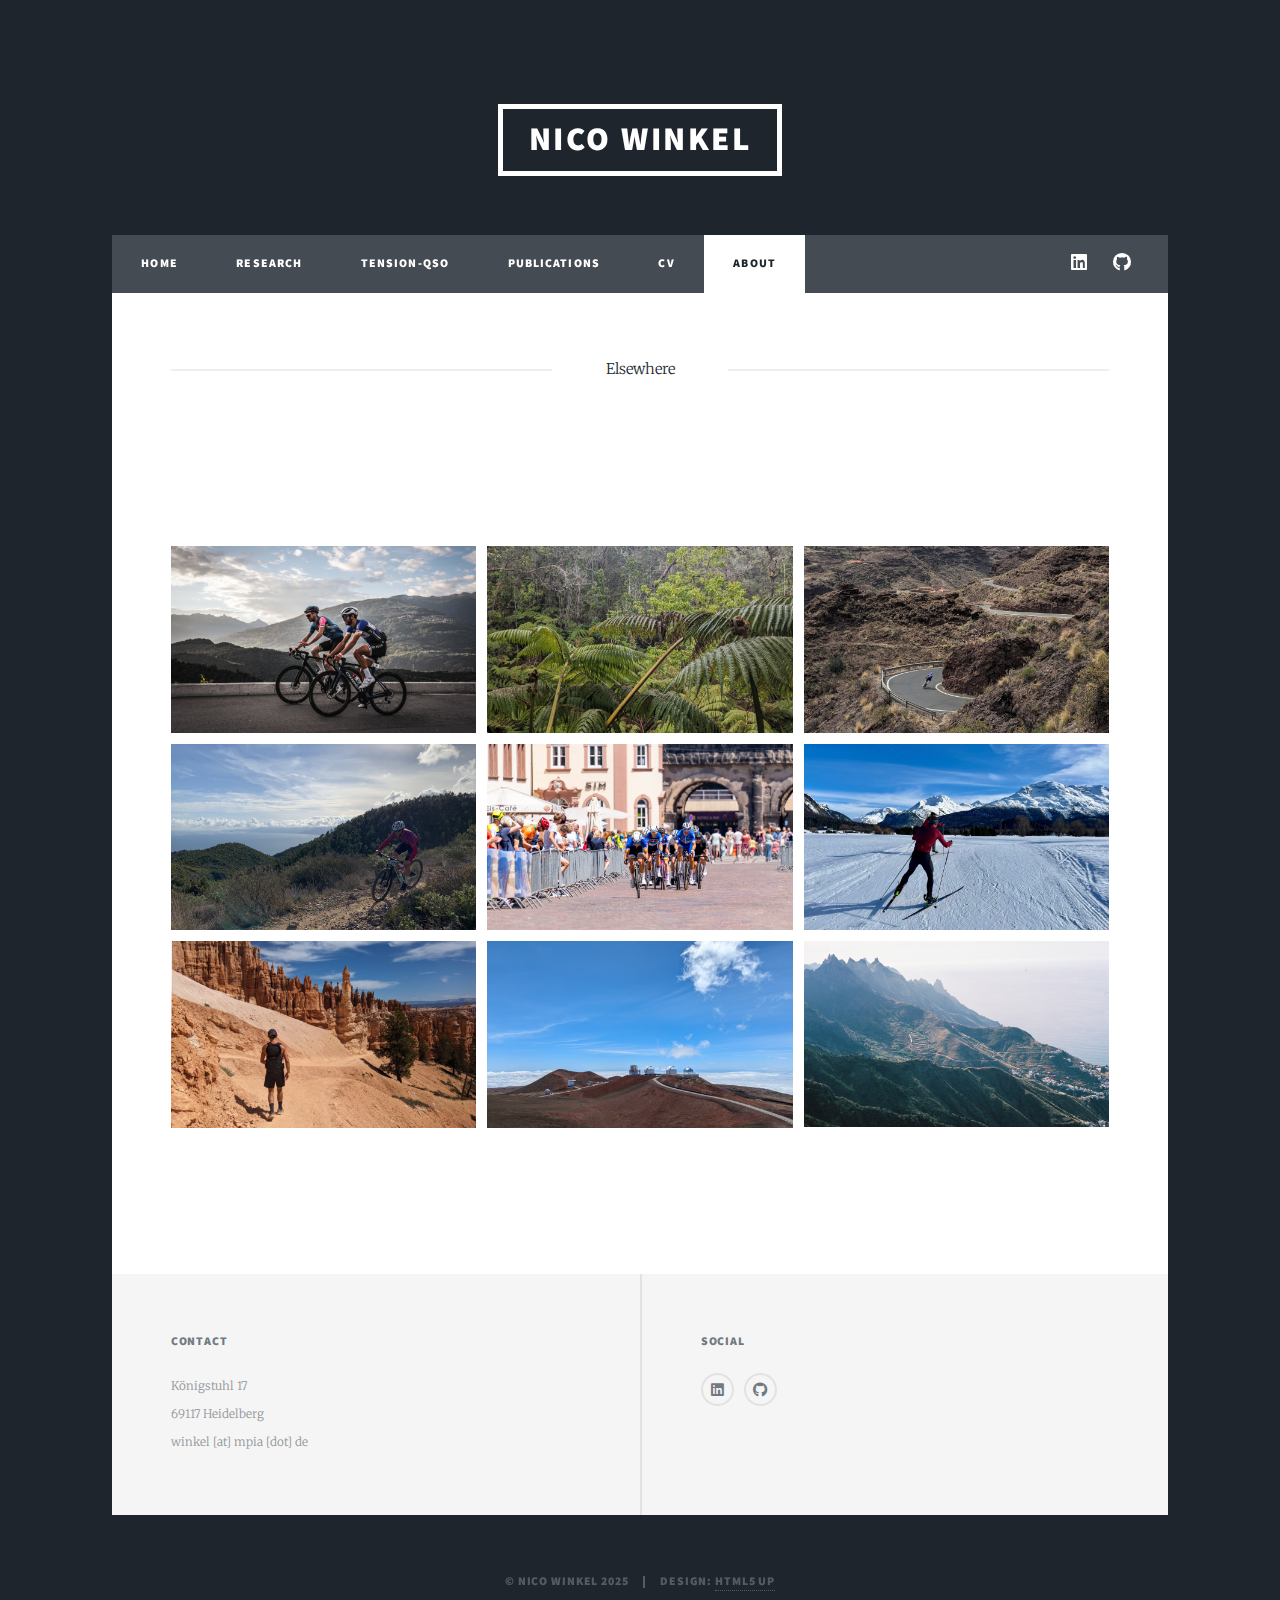
==== commit f17afa7b: "added about" ====
--- a/about.html
+++ b/about.html
@@ -30,7 +30,8 @@
 							<li><a href="tension-qso.html">TENSION-QSO</a></li>
 							<li><a href="publications.html">Publications</a></li>
 							<li><a href="cv.pdf" target="_blank">CV</a></li>
-							<li class="about.html"><a href="about.html">Research</a></li>
+							<li class="active"><a href="#">About</a></li>
+
 						</ul>
 						<ul class="icons">
 							<li><a href="https://www.linkedin.com/in/nico-winkel-52334b346/" target="_blank" class="icon brands alt fa-linkedin"><span class="label">Facebook</span></a></li>
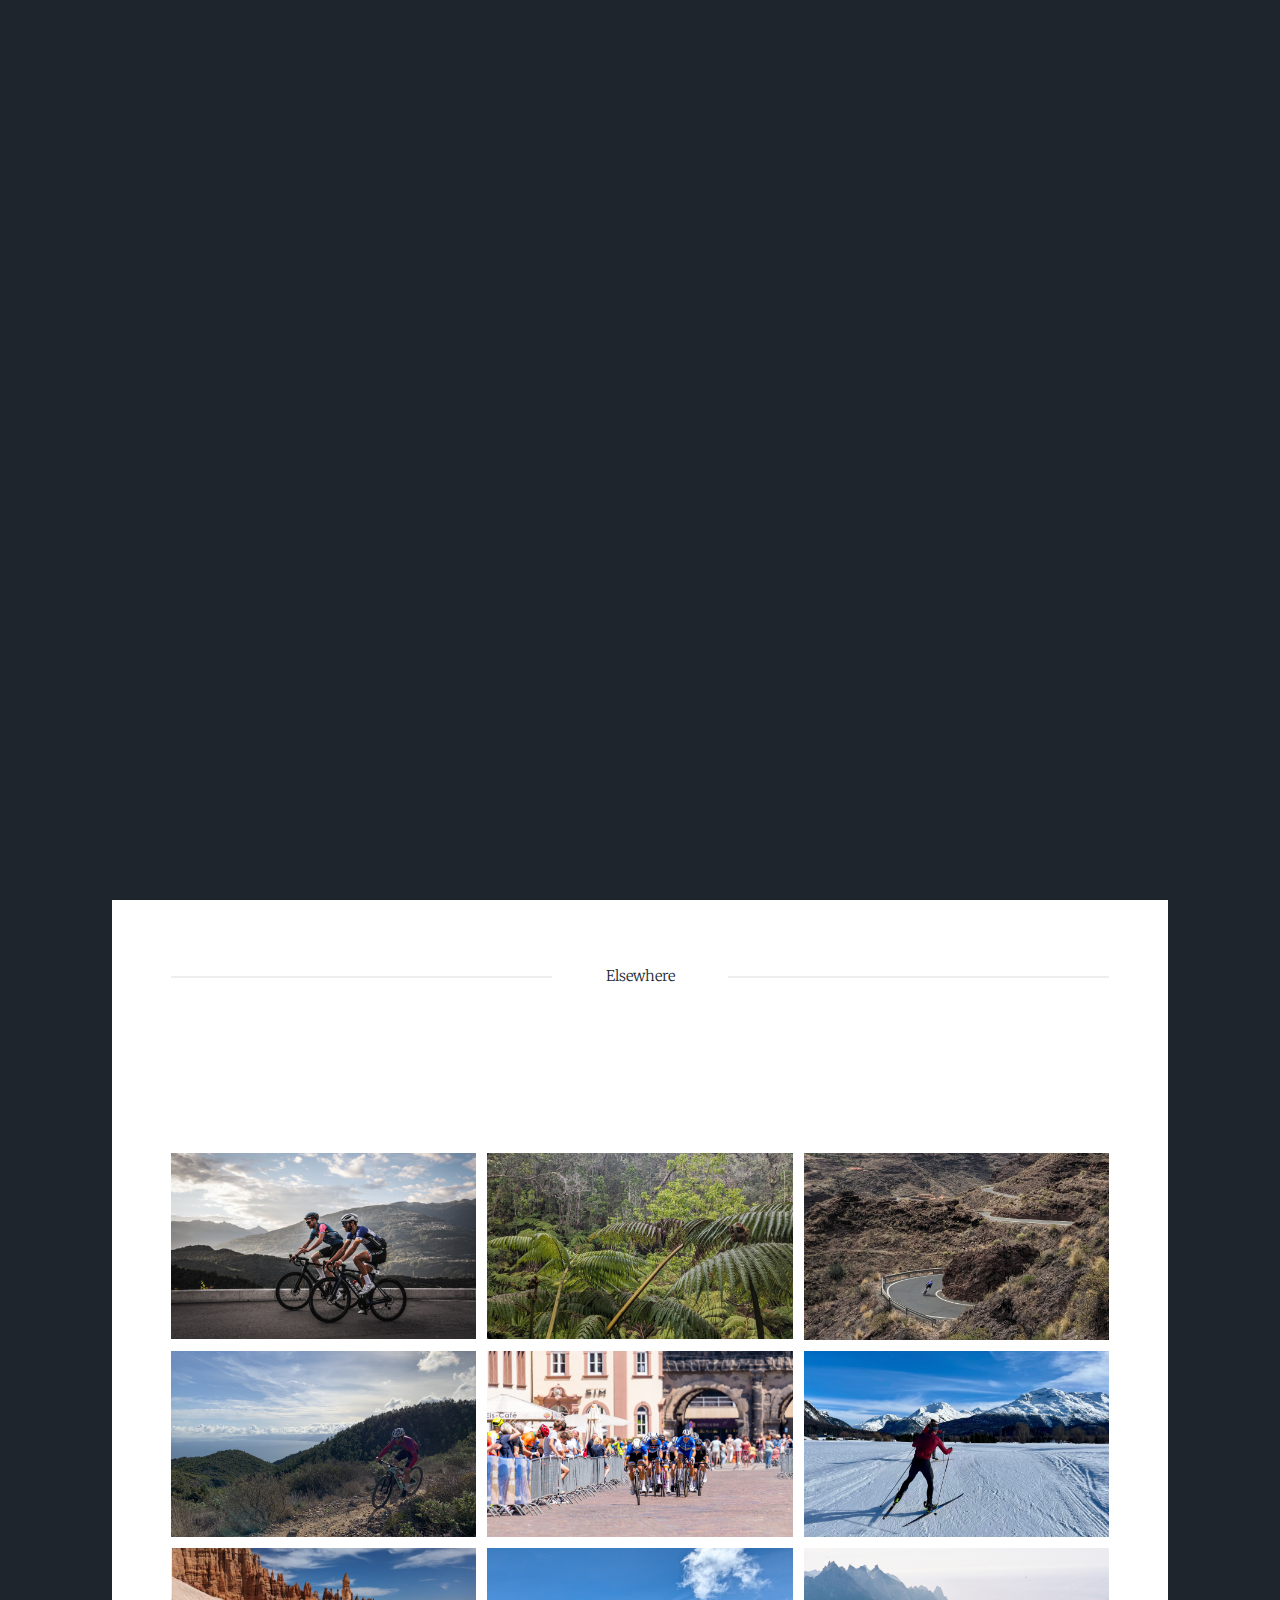
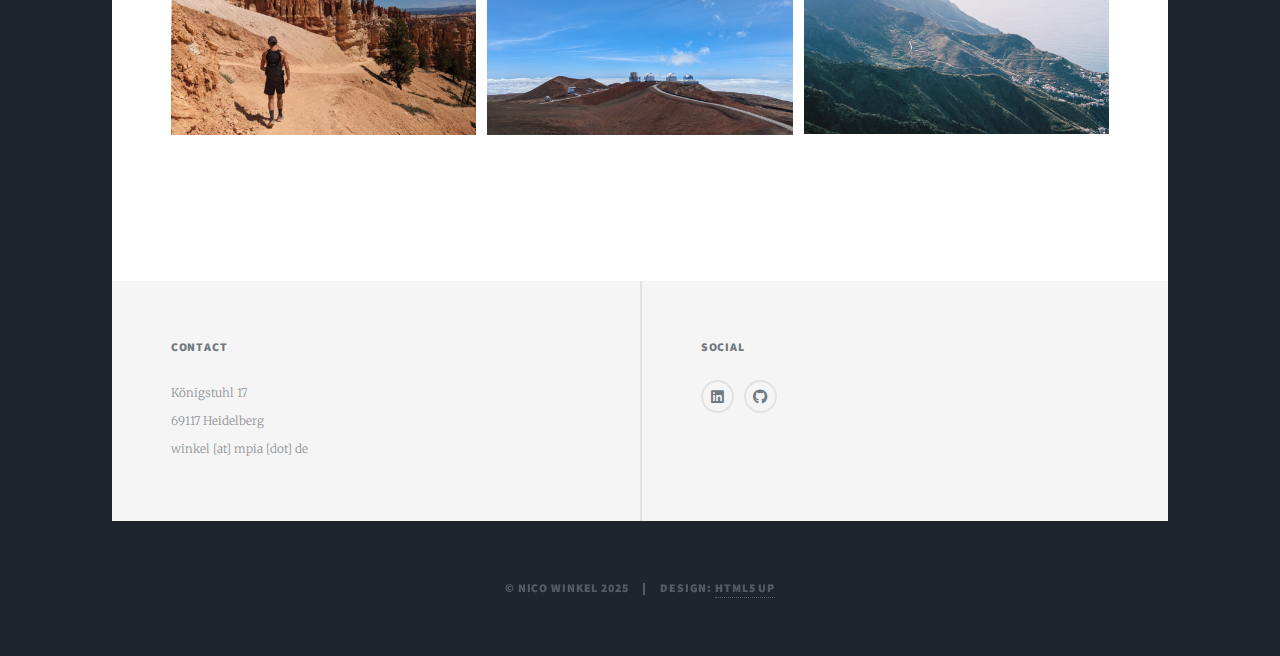
==== commit e2479099: "fixed fig caption" ====
--- a/about.html
+++ b/about.html
@@ -6,16 +6,28 @@
 -->
 <html>
 	<head>
-		<title>Nico Winkel | Research</title>
+		<title>Nico Winkel | About</title>
 		<meta charset="utf-8" />
 		<meta name="viewport" content="width=device-width, initial-scale=1, user-scalable=no" />
-		<link rel="stylesheet" href="assets/css/main.css" />
+		<link rel="stylesheet" href="assets/css/main0.css" />
 		<noscript><link rel="stylesheet" href="assets/css/noscript.css" /></noscript>
 	</head>
 	<body class="is-preload">
 
 		<!-- Wrapper -->
 			<div id="wrapper"  class="second-wrapper fade-in">
+
+
+				<!-- Intro -->
+					<div id="intro">
+						<h1>Nico Winkel</h1>
+						<h1> </h1>
+						<h1> </h1>
+						<p>						 </p>
+						<ul class="actions">
+							<li><a href="#header" class="button icon solid solo fa-arrow-down scrolly">Continue</a></li>
+						</ul>
+					</div>
 
 				<!-- Header -->
 					<header id="header">
@@ -31,13 +43,13 @@
 							<li><a href="publications.html">Publications</a></li>
 							<li><a href="cv.pdf" target="_blank">CV</a></li>
 							<li class="active"><a href="#">About</a></li>
-
 						</ul>
 						<ul class="icons">
 							<li><a href="https://www.linkedin.com/in/nico-winkel-52334b346/" target="_blank" class="icon brands alt fa-linkedin"><span class="label">Facebook</span></a></li>
 							<li><a href="https://github.com/nicowinkel" target="_blank" class="icon brands alt fa-github"><span class="label">GitHub</span></a></li>
 						</ul>
 					</nav>
+
 
 				<!-- Main -->
 					<div id="main">
--- a/assets/css/main0.css
+++ b/assets/css/main0.css
@@ -0,0 +1,4732 @@
+@import url(fontawesome-all.min.css);
+@import url("https://fonts.googleapis.com/css?family=Merriweather:300,700,300italic,700italic|Source+Sans+Pro:900");
+
+/*
+	Massively by HTML5 UP
+	html5up.net | @ajlkn
+	Free for personal and commercial use under the CCA 3.0 license (html5up.net/license)
+*/
+
+html, body, div, span, applet, object,
+iframe, h1, h2, h3, h4, h5, h6, p, blockquote,
+pre, a, abbr, acronym, address, big, cite,
+code, del, dfn, em, img, ins, kbd, q, s, samp,
+small, strike, strong, sub, sup, tt, var, b,
+u, i, center, dl, dt, dd, ol, ul, li, fieldset,
+form, label, legend, table, caption, tbody,
+tfoot, thead, tr, th, td, article, aside,
+canvas, details, embed, figure, figcaption,
+footer, header, hgroup, menu, nav, output, ruby,
+section, summary, time, mark, audio, video {
+	margin: 0;
+	padding: 0;
+	border: 0;
+	font-size: 100%;
+	font: inherit;
+	vertical-align: baseline;}
+
+article, aside, details, figcaption, figure,
+footer, header, hgroup, menu, nav, section {
+	display: block;}
+
+
+body {
+	line-height: 1;
+}
+
+ol, ul {
+	list-style: none;
+}
+
+blockquote, q {
+	quotes: none;
+}
+
+	blockquote:before, blockquote:after, q:before, q:after {
+		content: '';
+		content: none;
+	}
+
+table {
+	border-collapse: collapse;
+	border-spacing: 0;
+}
+
+body {
+	-webkit-text-size-adjust: none;
+}
+
+mark {
+	background-color: transparent;
+	color: inherit;
+}
+
+input::-moz-focus-inner {
+	border: 0;
+	padding: 0;
+}
+
+input, select, textarea {
+	-moz-appearance: none;
+	-webkit-appearance: none;
+	-ms-appearance: none;
+	appearance: none;
+}
+
+/* Basic */
+
+	@-ms-viewport {
+		width: device-width;
+	}
+
+	body {
+		-ms-overflow-style: scrollbar;
+	}
+
+	@media screen and (max-width: 480px) {
+
+		html, body {
+			min-width: 320px;
+		}
+
+	}
+
+	html {
+		box-sizing: border-box;
+	}
+
+	*, *:before, *:after {
+		box-sizing: inherit;
+	}
+
+	body {
+		background-color: #1e252d;
+	}
+
+		body.is-preload *, body.is-preload *:before, body.is-preload *:after {
+			-moz-animation: none !important;
+			-webkit-animation: none !important;
+			-ms-animation: none !important;
+			animation: none !important;
+			-moz-transition: none !important;
+			-webkit-transition: none !important;
+			-ms-transition: none !important;
+			transition: none !important;
+		}
+
+/* Type */
+
+	html {
+		font-size: 16pt;
+	}
+
+		@media screen and (max-width: 1680px) {
+
+			html {
+				font-size: 12pt;
+			}
+
+		}
+
+		@media screen and (max-width: 1280px) {
+
+			html {
+				font-size: 11pt;
+			}
+
+		}
+
+		@media screen and (max-width: 360px) {
+
+			html {
+				font-size: 10pt;
+			}
+
+		}
+
+	body {
+		color: #212931;
+	}
+
+	body, input, select, textarea {
+		font-family: "Merriweather", Georgia, serif;
+		font-weight: 300;
+		font-size: 1rem;
+		line-height: 2.375;
+	}
+
+	a {
+		-moz-transition: color 0.2s ease-in-out, background-color 0.2s ease-in-out, border-color 0.2s ease-in-out, box-shadow 0.2s ease-in-out;
+		-webkit-transition: color 0.2s ease-in-out, background-color 0.2s ease-in-out, border-color 0.2s ease-in-out, box-shadow 0.2s ease-in-out;
+		-ms-transition: color 0.2s ease-in-out, background-color 0.2s ease-in-out, border-color 0.2s ease-in-out, box-shadow 0.2s ease-in-out;
+		transition: color 0.2s ease-in-out, background-color 0.2s ease-in-out, border-color 0.2s ease-in-out, box-shadow 0.2s ease-in-out;
+		border-bottom: dotted 1px;
+		text-decoration: none;
+	}
+
+		a:hover {
+			border-bottom-color: transparent;
+		}
+
+	strong, b {
+		font-weight: 600;
+	}
+
+	em, i {
+		font-style: italic;
+	}
+
+	p {
+		text-align: justify;
+		margin: 0 0 2rem 0;
+	}
+
+	h1, h2, h3, h4, h5, h6 {
+		font-family: "Source Sans Pro", Helvetica, sans-serif;
+		font-weight: 900;
+		line-height: 1.5;
+		letter-spacing: 0.075em;
+		text-transform: uppercase;
+		margin: 0 0 1rem 0;
+	}
+
+		h1 a, h2 a, h3 a, h4 a, h5 a, h6 a {
+			border-bottom: 0;
+			color: inherit;
+			text-decoration: none;
+		}
+
+	h1 {
+		font-size: 4rem;
+		line-height: 1.1;
+		margin: 0 0 2rem 0;
+	}
+
+	h2 {
+		font-size: 1.75rem;
+		line-height: 1.3;
+		margin: 0 0 1.5rem 0;
+	}
+
+	h3 {
+		font-size: 1.25rem;
+		margin: 0 0 1.5rem 0;
+	}
+
+	h4 {
+		font-size: 1rem;
+	}
+
+	h5 {
+		font-size: 0.9rem;
+	}
+
+	h6 {
+		font-size: 0.8rem;
+	}
+
+	sub {
+		font-size: 0.8rem;
+		position: relative;
+		top: 0.5rem;
+	}
+
+	sup {
+		font-size: 0.8rem;
+		position: relative;
+		top: -0.5rem;
+	}
+
+	blockquote {
+		border-left: solid 4px;
+		font-style: italic;
+		margin: 0 0 2rem 0;
+		padding: 0.5rem 0 0.5rem 2rem;
+	}
+
+	code {
+		border: solid 2px;
+		font-family: "Courier New", monospace;
+		font-size: 0.9rem;
+		margin: 0 0.25rem;
+		padding: 0.25rem 0.65rem;
+	}
+
+	pre {
+		-webkit-overflow-scrolling: touch;
+		font-family: "Courier New", monospace;
+		font-size: 0.9rem;
+		margin: 0 0 2rem 0;
+	}
+
+		pre code {
+			display: block;
+			line-height: 1.75;
+			padding: 1rem 1.5rem;
+			overflow-x: auto;
+		}
+
+	hr {
+		border: 0;
+		border-bottom: solid 2px;
+		margin: 3rem 0;
+	}
+
+		hr.major {
+			margin: 5rem 0;
+		}
+
+	.align-left {
+		text-align: left;
+	}
+
+	.align-center {
+		text-align: center;
+	}
+
+	.align-right {
+		text-align: right;
+	}
+
+	input, select, textarea {
+		color: #212931;
+	}
+
+	a {
+		color: #212931;
+		border-bottom-color: rgba(33, 41, 49, 0.5);
+	}
+
+		a:hover {
+			border-bottom-color: transparent;
+			color: #18bfef !important;
+		}
+
+	strong, b {
+		color: #212931;
+	}
+
+	h1, h2, h3, h4, h5, h6 {
+		color: #212931;
+	}
+
+	blockquote {
+		border-left-color: #eeeeee;
+	}
+
+	code {
+		background: rgba(220, 220, 220, 0.25);
+		border-color: #eeeeee;
+	}
+
+	hr {
+		border-bottom-color: #eeeeee;
+	}
+
+/* Row */
+
+	.row {
+		display: flex;
+		flex-wrap: wrap;
+		box-sizing: border-box;
+		align-items: stretch;
+	}
+
+		.row > * {
+			box-sizing: border-box;
+		}
+
+		.row.gtr-uniform > * > :last-child {
+			margin-bottom: 0;
+		}
+
+		.row.aln-left {
+			justify-content: flex-start;
+		}
+
+		.row.aln-center {
+			justify-content: center;
+		}
+
+		.row.aln-right {
+			justify-content: flex-end;
+		}
+
+		.row.aln-top {
+			align-items: flex-start;
+		}
+
+		.row.aln-middle {
+			align-items: center;
+		}
+
+		.row.aln-bottom {
+			align-items: flex-end;
+		}
+
+		.row > .imp {
+			order: -1;
+		}
+
+		.row > .col-1 {
+			width: 8.33333%;
+		}
+
+		.row > .off-1 {
+			margin-left: 8.33333%;
+		}
+
+		.row > .col-2 {
+			width: 16.66667%;
+		}
+
+		.row > .off-2 {
+			margin-left: 16.66667%;
+		}
+
+		.row > .col-3 {
+			width: 25%;
+		}
+
+		.row > .off-3 {
+			margin-left: 25%;
+		}
+
+		.row > .col-4 {
+			width: 33.33333%;
+		}
+
+		.row > .off-4 {
+			margin-left: 33.33333%;
+		}
+
+		.row > .col-5 {
+			width: 41.66667%;
+		}
+
+		.row > .off-5 {
+			margin-left: 41.66667%;
+		}
+
+		.row > .col-6 {
+			width: 50%;
+		}
+
+		.row > .off-6 {
+			margin-left: 50%;
+		}
+
+		.row > .col-7 {
+			width: 58.33333%;
+		}
+
+		.row > .off-7 {
+			margin-left: 58.33333%;
+		}
+
+		.row > .col-8 {
+			width: 66.66667%;
+		}
+
+		.row > .off-8 {
+			margin-left: 66.66667%;
+		}
+
+		.row > .col-9 {
+			width: 75%;
+		}
+
+		.row > .off-9 {
+			margin-left: 75%;
+		}
+
+		.row > .col-10 {
+			width: 83.33333%;
+		}
+
+		.row > .off-10 {
+			margin-left: 83.33333%;
+		}
+
+		.row > .col-11 {
+			width: 91.66667%;
+		}
+
+		.row > .off-11 {
+			margin-left: 91.66667%;
+		}
+
+		.row > .col-12 {
+			width: 100%;
+		}
+
+		.row > .off-12 {
+			margin-left: 100%;
+		}
+
+		.row.gtr-0 {
+			margin-top: 0;
+			margin-left: 0rem;
+		}
+
+			.row.gtr-0 > * {
+				padding: 0 0 0 0rem;
+			}
+
+			.row.gtr-0.gtr-uniform {
+				margin-top: 0rem;
+			}
+
+				.row.gtr-0.gtr-uniform > * {
+					padding-top: 0rem;
+				}
+
+		.row.gtr-25 {
+			margin-top: 0;
+			margin-left: -0.375rem;
+		}
+
+			.row.gtr-25 > * {
+				padding: 0 0 0 0.375rem;
+			}
+
+			.row.gtr-25.gtr-uniform {
+				margin-top: -0.375rem;
+			}
+
+				.row.gtr-25.gtr-uniform > * {
+					padding-top: 0.375rem;
+				}
+
+		.row.gtr-50 {
+			margin-top: 0;
+			margin-left: -0.75rem;
+		}
+
+			.row.gtr-50 > * {
+				padding: 0 0 0 0.75rem;
+			}
+
+			.row.gtr-50.gtr-uniform {
+				margin-top: -0.75rem;
+			}
+
+				.row.gtr-50.gtr-uniform > * {
+					padding-top: 0.75rem;
+				}
+
+		.row {
+			margin-top: 0;
+			margin-left: -1.5rem;
+		}
+
+			.row > * {
+				padding: 0 0 0 1.5rem;
+			}
+
+			.row.gtr-uniform {
+				margin-top: -1.5rem;
+			}
+
+				.row.gtr-uniform > * {
+					padding-top: 1.5rem;
+				}
+
+		.row.gtr-150 {
+			margin-top: 0;
+			margin-left: -2.25rem;
+		}
+
+			.row.gtr-150 > * {
+				padding: 0 0 0 2.25rem;
+			}
+
+			.row.gtr-150.gtr-uniform {
+				margin-top: -2.25rem;
+			}
+
+				.row.gtr-150.gtr-uniform > * {
+					padding-top: 2.25rem;
+				}
+
+		.row.gtr-200 {
+			margin-top: 0;
+			margin-left: -3rem;
+		}
+
+			.row.gtr-200 > * {
+				padding: 0 0 0 3rem;
+			}
+
+			.row.gtr-200.gtr-uniform {
+				margin-top: -3rem;
+			}
+
+				.row.gtr-200.gtr-uniform > * {
+					padding-top: 3rem;
+				}
+
+		@media screen and (max-width: 1680px) {
+
+			.row {
+				display: flex;
+				flex-wrap: wrap;
+				box-sizing: border-box;
+				align-items: stretch;
+			}
+
+				.row > * {
+					box-sizing: border-box;
+				}
+
+				.row.gtr-uniform > * > :last-child {
+					margin-bottom: 0;
+				}
+
+				.row.aln-left {
+					justify-content: flex-start;
+				}
+
+				.row.aln-center {
+					justify-content: center;
+				}
+
+				.row.aln-right {
+					justify-content: flex-end;
+				}
+
+				.row.aln-top {
+					align-items: flex-start;
+				}
+
+				.row.aln-middle {
+					align-items: center;
+				}
+
+				.row.aln-bottom {
+					align-items: flex-end;
+				}
+
+				.row > .imp-xlarge {
+					order: -1;
+				}
+
+				.row > .col-1-xlarge {
+					width: 8.33333%;
+				}
+
+				.row > .off-1-xlarge {
+					margin-left: 8.33333%;
+				}
+
+				.row > .col-2-xlarge {
+					width: 16.66667%;
+				}
+
+				.row > .off-2-xlarge {
+					margin-left: 16.66667%;
+				}
+
+				.row > .col-3-xlarge {
+					width: 25%;
+				}
+
+				.row > .off-3-xlarge {
+					margin-left: 25%;
+				}
+
+				.row > .col-4-xlarge {
+					width: 33.33333%;
+				}
+
+				.row > .off-4-xlarge {
+					margin-left: 33.33333%;
+				}
+
+				.row > .col-5-xlarge {
+					width: 41.66667%;
+				}
+
+				.row > .off-5-xlarge {
+					margin-left: 41.66667%;
+				}
+
+				.row > .col-6-xlarge {
+					width: 50%;
+				}
+
+				.row > .off-6-xlarge {
+					margin-left: 50%;
+				}
+
+				.row > .col-7-xlarge {
+					width: 58.33333%;
+				}
+
+				.row > .off-7-xlarge {
+					margin-left: 58.33333%;
+				}
+
+				.row > .col-8-xlarge {
+					width: 66.66667%;
+				}
+
+				.row > .off-8-xlarge {
+					margin-left: 66.66667%;
+				}
+
+				.row > .col-9-xlarge {
+					width: 75%;
+				}
+
+				.row > .off-9-xlarge {
+					margin-left: 75%;
+				}
+
+				.row > .col-10-xlarge {
+					width: 83.33333%;
+				}
+
+				.row > .off-10-xlarge {
+					margin-left: 83.33333%;
+				}
+
+				.row > .col-11-xlarge {
+					width: 91.66667%;
+				}
+
+				.row > .off-11-xlarge {
+					margin-left: 91.66667%;
+				}
+
+				.row > .col-12-xlarge {
+					width: 100%;
+				}
+
+				.row > .off-12-xlarge {
+					margin-left: 100%;
+				}
+
+				.row.gtr-0 {
+					margin-top: 0;
+					margin-left: 0rem;
+				}
+
+					.row.gtr-0 > * {
+						padding: 0 0 0 0rem;
+					}
+
+					.row.gtr-0.gtr-uniform {
+						margin-top: 0rem;
+					}
+
+						.row.gtr-0.gtr-uniform > * {
+							padding-top: 0rem;
+						}
+
+				.row.gtr-25 {
+					margin-top: 0;
+					margin-left: -0.375rem;
+				}
+
+					.row.gtr-25 > * {
+						padding: 0 0 0 0.375rem;
+					}
+
+					.row.gtr-25.gtr-uniform {
+						margin-top: -0.375rem;
+					}
+
+						.row.gtr-25.gtr-uniform > * {
+							padding-top: 0.375rem;
+						}
+
+				.row.gtr-50 {
+					margin-top: 0;
+					margin-left: -0.75rem;
+				}
+
+					.row.gtr-50 > * {
+						padding: 0 0 0 0.75rem;
+					}
+
+					.row.gtr-50.gtr-uniform {
+						margin-top: -0.75rem;
+					}
+
+						.row.gtr-50.gtr-uniform > * {
+							padding-top: 0.75rem;
+						}
+
+				.row {
+					margin-top: 0;
+					margin-left: -1.5rem;
+				}
+
+					.row > * {
+						padding: 0 0 0 1.5rem;
+					}
+
+					.row.gtr-uniform {
+						margin-top: -1.5rem;
+					}
+
+						.row.gtr-uniform > * {
+							padding-top: 1.5rem;
+						}
+
+				.row.gtr-150 {
+					margin-top: 0;
+					margin-left: -2.25rem;
+				}
+
+					.row.gtr-150 > * {
+						padding: 0 0 0 2.25rem;
+					}
+
+					.row.gtr-150.gtr-uniform {
+						margin-top: -2.25rem;
+					}
+
+						.row.gtr-150.gtr-uniform > * {
+							padding-top: 2.25rem;
+						}
+
+				.row.gtr-200 {
+					margin-top: 0;
+					margin-left: -3rem;
+				}
+
+					.row.gtr-200 > * {
+						padding: 0 0 0 3rem;
+					}
+
+					.row.gtr-200.gtr-uniform {
+						margin-top: -3rem;
+					}
+
+						.row.gtr-200.gtr-uniform > * {
+							padding-top: 3rem;
+						}
+
+		}
+
+		@media screen and (max-width: 1280px) {
+
+			.row {
+				display: flex;
+				flex-wrap: wrap;
+				box-sizing: border-box;
+				align-items: stretch;
+			}
+
+				.row > * {
+					box-sizing: border-box;
+				}
+
+				.row.gtr-uniform > * > :last-child {
+					margin-bottom: 0;
+				}
+
+				.row.aln-left {
+					justify-content: flex-start;
+				}
+
+				.row.aln-center {
+					justify-content: center;
+				}
+
+				.row.aln-right {
+					justify-content: flex-end;
+				}
+
+				.row.aln-top {
+					align-items: flex-start;
+				}
+
+				.row.aln-middle {
+					align-items: center;
+				}
+
+				.row.aln-bottom {
+					align-items: flex-end;
+				}
+
+				.row > .imp-large {
+					order: -1;
+				}
+
+				.row > .col-1-large {
+					width: 8.33333%;
+				}
+
+				.row > .off-1-large {
+					margin-left: 8.33333%;
+				}
+
+				.row > .col-2-large {
+					width: 16.66667%;
+				}
+
+				.row > .off-2-large {
+					margin-left: 16.66667%;
+				}
+
+				.row > .col-3-large {
+					width: 25%;
+				}
+
+				.row > .off-3-large {
+					margin-left: 25%;
+				}
+
+				.row > .col-4-large {
+					width: 33.33333%;
+				}
+
+				.row > .off-4-large {
+					margin-left: 33.33333%;
+				}
+
+				.row > .col-5-large {
+					width: 41.66667%;
+				}
+
+				.row > .off-5-large {
+					margin-left: 41.66667%;
+				}
+
+				.row > .col-6-large {
+					width: 50%;
+				}
+
+				.row > .off-6-large {
+					margin-left: 50%;
+				}
+
+				.row > .col-7-large {
+					width: 58.33333%;
+				}
+
+				.row > .off-7-large {
+					margin-left: 58.33333%;
+				}
+
+				.row > .col-8-large {
+					width: 66.66667%;
+				}
+
+				.row > .off-8-large {
+					margin-left: 66.66667%;
+				}
+
+				.row > .col-9-large {
+					width: 75%;
+				}
+
+				.row > .off-9-large {
+					margin-left: 75%;
+				}
+
+				.row > .col-10-large {
+					width: 83.33333%;
+				}
+
+				.row > .off-10-large {
+					margin-left: 83.33333%;
+				}
+
+				.row > .col-11-large {
+					width: 91.66667%;
+				}
+
+				.row > .off-11-large {
+					margin-left: 91.66667%;
+				}
+
+				.row > .col-12-large {
+					width: 100%;
+				}
+
+				.row > .off-12-large {
+					margin-left: 100%;
+				}
+
+				.row.gtr-0 {
+					margin-top: 0;
+					margin-left: 0rem;
+				}
+
+					.row.gtr-0 > * {
+						padding: 0 0 0 0rem;
+					}
+
+					.row.gtr-0.gtr-uniform {
+						margin-top: 0rem;
+					}
+
+						.row.gtr-0.gtr-uniform > * {
+							padding-top: 0rem;
+						}
+
+				.row.gtr-25 {
+					margin-top: 0;
+					margin-left: -0.375rem;
+				}
+
+					.row.gtr-25 > * {
+						padding: 0 0 0 0.375rem;
+					}
+
+					.row.gtr-25.gtr-uniform {
+						margin-top: -0.375rem;
+					}
+
+						.row.gtr-25.gtr-uniform > * {
+							padding-top: 0.375rem;
+						}
+
+				.row.gtr-50 {
+					margin-top: 0;
+					margin-left: -0.75rem;
+				}
+
+					.row.gtr-50 > * {
+						padding: 0 0 0 0.75rem;
+					}
+
+					.row.gtr-50.gtr-uniform {
+						margin-top: -0.75rem;
+					}
+
+						.row.gtr-50.gtr-uniform > * {
+							padding-top: 0.75rem;
+						}
+
+				.row {
+					margin-top: 0;
+					margin-left: -1.5rem;
+				}
+
+					.row > * {
+						padding: 0 0 0 1.5rem;
+					}
+
+					.row.gtr-uniform {
+						margin-top: -1.5rem;
+					}
+
+						.row.gtr-uniform > * {
+							padding-top: 1.5rem;
+						}
+
+				.row.gtr-150 {
+					margin-top: 0;
+					margin-left: -2.25rem;
+				}
+
+					.row.gtr-150 > * {
+						padding: 0 0 0 2.25rem;
+					}
+
+					.row.gtr-150.gtr-uniform {
+						margin-top: -2.25rem;
+					}
+
+						.row.gtr-150.gtr-uniform > * {
+							padding-top: 2.25rem;
+						}
+
+				.row.gtr-200 {
+					margin-top: 0;
+					margin-left: -3rem;
+				}
+
+					.row.gtr-200 > * {
+						padding: 0 0 0 3rem;
+					}
+
+					.row.gtr-200.gtr-uniform {
+						margin-top: -3rem;
+					}
+
+						.row.gtr-200.gtr-uniform > * {
+							padding-top: 3rem;
+						}
+
+		}
+
+		@media screen and (max-width: 980px) {
+
+			.row {
+				display: flex;
+				flex-wrap: wrap;
+				box-sizing: border-box;
+				align-items: stretch;
+			}
+
+				.row > * {
+					box-sizing: border-box;
+				}
+
+				.row.gtr-uniform > * > :last-child {
+					margin-bottom: 0;
+				}
+
+				.row.aln-left {
+					justify-content: flex-start;
+				}
+
+				.row.aln-center {
+					justify-content: center;
+				}
+
+				.row.aln-right {
+					justify-content: flex-end;
+				}
+
+				.row.aln-top {
+					align-items: flex-start;
+				}
+
+				.row.aln-middle {
+					align-items: center;
+				}
+
+				.row.aln-bottom {
+					align-items: flex-end;
+				}
+
+				.row > .imp-medium {
+					order: -1;
+				}
+
+				.row > .col-1-medium {
+					width: 8.33333%;
+				}
+
+				.row > .off-1-medium {
+					margin-left: 8.33333%;
+				}
+
+				.row > .col-2-medium {
+					width: 16.66667%;
+				}
+
+				.row > .off-2-medium {
+					margin-left: 16.66667%;
+				}
+
+				.row > .col-3-medium {
+					width: 25%;
+				}
+
+				.row > .off-3-medium {
+					margin-left: 25%;
+				}
+
+				.row > .col-4-medium {
+					width: 33.33333%;
+				}
+
+				.row > .off-4-medium {
+					margin-left: 33.33333%;
+				}
+
+				.row > .col-5-medium {
+					width: 41.66667%;
+				}
+
+				.row > .off-5-medium {
+					margin-left: 41.66667%;
+				}
+
+				.row > .col-6-medium {
+					width: 50%;
+				}
+
+				.row > .off-6-medium {
+					margin-left: 50%;
+				}
+
+				.row > .col-7-medium {
+					width: 58.33333%;
+				}
+
+				.row > .off-7-medium {
+					margin-left: 58.33333%;
+				}
+
+				.row > .col-8-medium {
+					width: 66.66667%;
+				}
+
+				.row > .off-8-medium {
+					margin-left: 66.66667%;
+				}
+
+				.row > .col-9-medium {
+					width: 75%;
+				}
+
+				.row > .off-9-medium {
+					margin-left: 75%;
+				}
+
+				.row > .col-10-medium {
+					width: 83.33333%;
+				}
+
+				.row > .off-10-medium {
+					margin-left: 83.33333%;
+				}
+
+				.row > .col-11-medium {
+					width: 91.66667%;
+				}
+
+				.row > .off-11-medium {
+					margin-left: 91.66667%;
+				}
+
+				.row > .col-12-medium {
+					width: 100%;
+				}
+
+				.row > .off-12-medium {
+					margin-left: 100%;
+				}
+
+				.row.gtr-0 {
+					margin-top: 0;
+					margin-left: 0rem;
+				}
+
+					.row.gtr-0 > * {
+						padding: 0 0 0 0rem;
+					}
+
+					.row.gtr-0.gtr-uniform {
+						margin-top: 0rem;
+					}
+
+						.row.gtr-0.gtr-uniform > * {
+							padding-top: 0rem;
+						}
+
+				.row.gtr-25 {
+					margin-top: 0;
+					margin-left: -0.375rem;
+				}
+
+					.row.gtr-25 > * {
+						padding: 0 0 0 0.375rem;
+					}
+
+					.row.gtr-25.gtr-uniform {
+						margin-top: -0.375rem;
+					}
+
+						.row.gtr-25.gtr-uniform > * {
+							padding-top: 0.375rem;
+						}
+
+				.row.gtr-50 {
+					margin-top: 0;
+					margin-left: -0.75rem;
+				}
+
+					.row.gtr-50 > * {
+						padding: 0 0 0 0.75rem;
+					}
+
+					.row.gtr-50.gtr-uniform {
+						margin-top: -0.75rem;
+					}
+
+						.row.gtr-50.gtr-uniform > * {
+							padding-top: 0.75rem;
+						}
+
+				.row {
+					margin-top: 0;
+					margin-left: -1.5rem;
+				}
+
+					.row > * {
+						padding: 0 0 0 1.5rem;
+					}
+
+					.row.gtr-uniform {
+						margin-top: -1.5rem;
+					}
+
+						.row.gtr-uniform > * {
+							padding-top: 1.5rem;
+						}
+
+				.row.gtr-150 {
+					margin-top: 0;
+					margin-left: -2.25rem;
+				}
+
+					.row.gtr-150 > * {
+						padding: 0 0 0 2.25rem;
+					}
+
+					.row.gtr-150.gtr-uniform {
+						margin-top: -2.25rem;
+					}
+
+						.row.gtr-150.gtr-uniform > * {
+							padding-top: 2.25rem;
+						}
+
+				.row.gtr-200 {
+					margin-top: 0;
+					margin-left: -3rem;
+				}
+
+					.row.gtr-200 > * {
+						padding: 0 0 0 3rem;
+					}
+
+					.row.gtr-200.gtr-uniform {
+						margin-top: -3rem;
+					}
+
+						.row.gtr-200.gtr-uniform > * {
+							padding-top: 3rem;
+						}
+
+		}
+
+		@media screen and (max-width: 736px) {
+
+			.row {
+				display: flex;
+				flex-wrap: wrap;
+				box-sizing: border-box;
+				align-items: stretch;
+			}
+
+				.row > * {
+					box-sizing: border-box;
+				}
+
+				.row.gtr-uniform > * > :last-child {
+					margin-bottom: 0;
+				}
+
+				.row.aln-left {
+					justify-content: flex-start;
+				}
+
+				.row.aln-center {
+					justify-content: center;
+				}
+
+				.row.aln-right {
+					justify-content: flex-end;
+				}
+
+				.row.aln-top {
+					align-items: flex-start;
+				}
+
+				.row.aln-middle {
+					align-items: center;
+				}
+
+				.row.aln-bottom {
+					align-items: flex-end;
+				}
+
+				.row > .imp-small {
+					order: -1;
+				}
+
+				.row > .col-1-small {
+					width: 8.33333%;
+				}
+
+				.row > .off-1-small {
+					margin-left: 8.33333%;
+				}
+
+				.row > .col-2-small {
+					width: 16.66667%;
+				}
+
+				.row > .off-2-small {
+					margin-left: 16.66667%;
+				}
+
+				.row > .col-3-small {
+					width: 25%;
+				}
+
+				.row > .off-3-small {
+					margin-left: 25%;
+				}
+
+				.row > .col-4-small {
+					width: 33.33333%;
+				}
+
+				.row > .off-4-small {
+					margin-left: 33.33333%;
+				}
+
+				.row > .col-5-small {
+					width: 41.66667%;
+				}
+
+				.row > .off-5-small {
+					margin-left: 41.66667%;
+				}
+
+				.row > .col-6-small {
+					width: 50%;
+				}
+
+				.row > .off-6-small {
+					margin-left: 50%;
+				}
+
+				.row > .col-7-small {
+					width: 58.33333%;
+				}
+
+				.row > .off-7-small {
+					margin-left: 58.33333%;
+				}
+
+				.row > .col-8-small {
+					width: 66.66667%;
+				}
+
+				.row > .off-8-small {
+					margin-left: 66.66667%;
+				}
+
+				.row > .col-9-small {
+					width: 75%;
+				}
+
+				.row > .off-9-small {
+					margin-left: 75%;
+				}
+
+				.row > .col-10-small {
+					width: 83.33333%;
+				}
+
+				.row > .off-10-small {
+					margin-left: 83.33333%;
+				}
+
+				.row > .col-11-small {
+					width: 91.66667%;
+				}
+
+				.row > .off-11-small {
+					margin-left: 91.66667%;
+				}
+
+				.row > .col-12-small {
+					width: 100%;
+				}
+
+				.row > .off-12-small {
+					margin-left: 100%;
+				}
+
+				.row.gtr-0 {
+					margin-top: 0;
+					margin-left: 0rem;
+				}
+
+					.row.gtr-0 > * {
+						padding: 0 0 0 0rem;
+					}
+
+					.row.gtr-0.gtr-uniform {
+						margin-top: 0rem;
+					}
+
+						.row.gtr-0.gtr-uniform > * {
+							padding-top: 0rem;
+						}
+
+				.row.gtr-25 {
+					margin-top: 0;
+					margin-left: -0.375rem;
+				}
+
+					.row.gtr-25 > * {
+						padding: 0 0 0 0.375rem;
+					}
+
+					.row.gtr-25.gtr-uniform {
+						margin-top: -0.375rem;
+					}
+
+						.row.gtr-25.gtr-uniform > * {
+							padding-top: 0.375rem;
+						}
+
+				.row.gtr-50 {
+					margin-top: 0;
+					margin-left: -0.75rem;
+				}
+
+					.row.gtr-50 > * {
+						padding: 0 0 0 0.75rem;
+					}
+
+					.row.gtr-50.gtr-uniform {
+						margin-top: -0.75rem;
+					}
+
+						.row.gtr-50.gtr-uniform > * {
+							padding-top: 0.75rem;
+						}
+
+				.row {
+					margin-top: 0;
+					margin-left: -1.5rem;
+				}
+
+					.row > * {
+						padding: 0 0 0 1.5rem;
+					}
+
+					.row.gtr-uniform {
+						margin-top: -1.5rem;
+					}
+
+						.row.gtr-uniform > * {
+							padding-top: 1.5rem;
+						}
+
+				.row.gtr-150 {
+					margin-top: 0;
+					margin-left: -2.25rem;
+				}
+
+					.row.gtr-150 > * {
+						padding: 0 0 0 2.25rem;
+					}
+
+					.row.gtr-150.gtr-uniform {
+						margin-top: -2.25rem;
+					}
+
+						.row.gtr-150.gtr-uniform > * {
+							padding-top: 2.25rem;
+						}
+
+				.row.gtr-200 {
+					margin-top: 0;
+					margin-left: -3rem;
+				}
+
+					.row.gtr-200 > * {
+						padding: 0 0 0 3rem;
+					}
+
+					.row.gtr-200.gtr-uniform {
+						margin-top: -3rem;
+					}
+
+						.row.gtr-200.gtr-uniform > * {
+							padding-top: 3rem;
+						}
+
+		}
+
+		@media screen and (max-width: 480px) {
+
+			.row {
+				display: flex;
+				flex-wrap: wrap;
+				box-sizing: border-box;
+				align-items: stretch;
+			}
+
+				.row > * {
+					box-sizing: border-box;
+				}
+
+				.row.gtr-uniform > * > :last-child {
+					margin-bottom: 0;
+				}
+
+				.row.aln-left {
+					justify-content: flex-start;
+				}
+
+				.row.aln-center {
+					justify-content: center;
+				}
+
+				.row.aln-right {
+					justify-content: flex-end;
+				}
+
+				.row.aln-top {
+					align-items: flex-start;
+				}
+
+				.row.aln-middle {
+					align-items: center;
+				}
+
+				.row.aln-bottom {
+					align-items: flex-end;
+				}
+
+				.row > .imp-xsmall {
+					order: -1;
+				}
+
+				.row > .col-1-xsmall {
+					width: 8.33333%;
+				}
+
+				.row > .off-1-xsmall {
+					margin-left: 8.33333%;
+				}
+
+				.row > .col-2-xsmall {
+					width: 16.66667%;
+				}
+
+				.row > .off-2-xsmall {
+					margin-left: 16.66667%;
+				}
+
+				.row > .col-3-xsmall {
+					width: 25%;
+				}
+
+				.row > .off-3-xsmall {
+					margin-left: 25%;
+				}
+
+				.row > .col-4-xsmall {
+					width: 33.33333%;
+				}
+
+				.row > .off-4-xsmall {
+					margin-left: 33.33333%;
+				}
+
+				.row > .col-5-xsmall {
+					width: 41.66667%;
+				}
+
+				.row > .off-5-xsmall {
+					margin-left: 41.66667%;
+				}
+
+				.row > .col-6-xsmall {
+					width: 50%;
+				}
+
+				.row > .off-6-xsmall {
+					margin-left: 50%;
+				}
+
+				.row > .col-7-xsmall {
+					width: 58.33333%;
+				}
+
+				.row > .off-7-xsmall {
+					margin-left: 58.33333%;
+				}
+
+				.row > .col-8-xsmall {
+					width: 66.66667%;
+				}
+
+				.row > .off-8-xsmall {
+					margin-left: 66.66667%;
+				}
+
+				.row > .col-9-xsmall {
+					width: 75%;
+				}
+
+				.row > .off-9-xsmall {
+					margin-left: 75%;
+				}
+
+				.row > .col-10-xsmall {
+					width: 83.33333%;
+				}
+
+				.row > .off-10-xsmall {
+					margin-left: 83.33333%;
+				}
+
+				.row > .col-11-xsmall {
+					width: 91.66667%;
+				}
+
+				.row > .off-11-xsmall {
+					margin-left: 91.66667%;
+				}
+
+				.row > .col-12-xsmall {
+					width: 100%;
+				}
+
+				.row > .off-12-xsmall {
+					margin-left: 100%;
+				}
+
+				.row.gtr-0 {
+					margin-top: 0;
+					margin-left: 0rem;
+				}
+
+					.row.gtr-0 > * {
+						padding: 0 0 0 0rem;
+					}
+
+					.row.gtr-0.gtr-uniform {
+						margin-top: 0rem;
+					}
+
+						.row.gtr-0.gtr-uniform > * {
+							padding-top: 0rem;
+						}
+
+				.row.gtr-25 {
+					margin-top: 0;
+					margin-left: -0.375rem;
+				}
+
+					.row.gtr-25 > * {
+						padding: 0 0 0 0.375rem;
+					}
+
+					.row.gtr-25.gtr-uniform {
+						margin-top: -0.375rem;
+					}
+
+						.row.gtr-25.gtr-uniform > * {
+							padding-top: 0.375rem;
+						}
+
+				.row.gtr-50 {
+					margin-top: 0;
+					margin-left: -0.75rem;
+				}
+
+					.row.gtr-50 > * {
+						padding: 0 0 0 0.75rem;
+					}
+
+					.row.gtr-50.gtr-uniform {
+						margin-top: -0.75rem;
+					}
+
+						.row.gtr-50.gtr-uniform > * {
+							padding-top: 0.75rem;
+						}
+
+				.row {
+					margin-top: 0;
+					margin-left: -1.5rem;
+				}
+
+					.row > * {
+						padding: 0 0 0 1.5rem;
+					}
+
+					.row.gtr-uniform {
+						margin-top: -1.5rem;
+					}
+
+						.row.gtr-uniform > * {
+							padding-top: 1.5rem;
+						}
+
+				.row.gtr-150 {
+					margin-top: 0;
+					margin-left: -2.25rem;
+				}
+
+					.row.gtr-150 > * {
+						padding: 0 0 0 2.25rem;
+					}
+
+					.row.gtr-150.gtr-uniform {
+						margin-top: -2.25rem;
+					}
+
+						.row.gtr-150.gtr-uniform > * {
+							padding-top: 2.25rem;
+						}
+
+				.row.gtr-200 {
+					margin-top: 0;
+					margin-left: -3rem;
+				}
+
+					.row.gtr-200 > * {
+						padding: 0 0 0 3rem;
+					}
+
+					.row.gtr-200.gtr-uniform {
+						margin-top: -3rem;
+					}
+
+						.row.gtr-200.gtr-uniform > * {
+							padding-top: 3rem;
+						}
+
+		}
+
+		@media screen and (max-width: 360px) {
+
+			.row {
+				display: flex;
+				flex-wrap: wrap;
+				box-sizing: border-box;
+				align-items: stretch;
+			}
+
+				.row > * {
+					box-sizing: border-box;
+				}
+
+				.row.gtr-uniform > * > :last-child {
+					margin-bottom: 0;
+				}
+
+				.row.aln-left {
+					justify-content: flex-start;
+				}
+
+				.row.aln-center {
+					justify-content: center;
+				}
+
+				.row.aln-right {
+					justify-content: flex-end;
+				}
+
+				.row.aln-top {
+					align-items: flex-start;
+				}
+
+				.row.aln-middle {
+					align-items: center;
+				}
+
+				.row.aln-bottom {
+					align-items: flex-end;
+				}
+
+				.row > .imp-xxsmall {
+					order: -1;
+				}
+
+				.row > .col-1-xxsmall {
+					width: 8.33333%;
+				}
+
+				.row > .off-1-xxsmall {
+					margin-left: 8.33333%;
+				}
+
+				.row > .col-2-xxsmall {
+					width: 16.66667%;
+				}
+
+				.row > .off-2-xxsmall {
+					margin-left: 16.66667%;
+				}
+
+				.row > .col-3-xxsmall {
+					width: 25%;
+				}
+
+				.row > .off-3-xxsmall {
+					margin-left: 25%;
+				}
+
+				.row > .col-4-xxsmall {
+					width: 33.33333%;
+				}
+
+				.row > .off-4-xxsmall {
+					margin-left: 33.33333%;
+				}
+
+				.row > .col-5-xxsmall {
+					width: 41.66667%;
+				}
+
+				.row > .off-5-xxsmall {
+					margin-left: 41.66667%;
+				}
+
+				.row > .col-6-xxsmall {
+					width: 50%;
+				}
+
+				.row > .off-6-xxsmall {
+					margin-left: 50%;
+				}
+
+				.row > .col-7-xxsmall {
+					width: 58.33333%;
+				}
+
+				.row > .off-7-xxsmall {
+					margin-left: 58.33333%;
+				}
+
+				.row > .col-8-xxsmall {
+					width: 66.66667%;
+				}
+
+				.row > .off-8-xxsmall {
+					margin-left: 66.66667%;
+				}
+
+				.row > .col-9-xxsmall {
+					width: 75%;
+				}
+
+				.row > .off-9-xxsmall {
+					margin-left: 75%;
+				}
+
+				.row > .col-10-xxsmall {
+					width: 83.33333%;
+				}
+
+				.row > .off-10-xxsmall {
+					margin-left: 83.33333%;
+				}
+
+				.row > .col-11-xxsmall {
+					width: 91.66667%;
+				}
+
+				.row > .off-11-xxsmall {
+					margin-left: 91.66667%;
+				}
+
+				.row > .col-12-xxsmall {
+					width: 100%;
+				}
+
+				.row > .off-12-xxsmall {
+					margin-left: 100%;
+				}
+
+				.row.gtr-0 {
+					margin-top: 0;
+					margin-left: 0rem;
+				}
+
+					.row.gtr-0 > * {
+						padding: 0 0 0 0rem;
+					}
+
+					.row.gtr-0.gtr-uniform {
+						margin-top: 0rem;
+					}
+
+						.row.gtr-0.gtr-uniform > * {
+							padding-top: 0rem;
+						}
+
+				.row.gtr-25 {
+					margin-top: 0;
+					margin-left: -0.375rem;
+				}
+
+					.row.gtr-25 > * {
+						padding: 0 0 0 0.375rem;
+					}
+
+					.row.gtr-25.gtr-uniform {
+						margin-top: -0.375rem;
+					}
+
+						.row.gtr-25.gtr-uniform > * {
+							padding-top: 0.375rem;
+						}
+
+				.row.gtr-50 {
+					margin-top: 0;
+					margin-left: -0.75rem;
+				}
+
+					.row.gtr-50 > * {
+						padding: 0 0 0 0.75rem;
+					}
+
+					.row.gtr-50.gtr-uniform {
+						margin-top: -0.75rem;
+					}
+
+						.row.gtr-50.gtr-uniform > * {
+							padding-top: 0.75rem;
+						}
+
+				.row {
+					margin-top: 0;
+					margin-left: -1.5rem;
+				}
+
+					.row > * {
+						padding: 0 0 0 1.5rem;
+					}
+
+					.row.gtr-uniform {
+						margin-top: -1.5rem;
+					}
+
+						.row.gtr-uniform > * {
+							padding-top: 1.5rem;
+						}
+
+				.row.gtr-150 {
+					margin-top: 0;
+					margin-left: -2.25rem;
+				}
+
+					.row.gtr-150 > * {
+						padding: 0 0 0 2.25rem;
+					}
+
+					.row.gtr-150.gtr-uniform {
+						margin-top: -2.25rem;
+					}
+
+						.row.gtr-150.gtr-uniform > * {
+							padding-top: 2.25rem;
+						}
+
+				.row.gtr-200 {
+					margin-top: 0;
+					margin-left: -3rem;
+				}
+
+					.row.gtr-200 > * {
+						padding: 0 0 0 3rem;
+					}
+
+					.row.gtr-200.gtr-uniform {
+						margin-top: -3rem;
+					}
+
+						.row.gtr-200.gtr-uniform > * {
+							padding-top: 3rem;
+						}
+
+		}
+
+/* Box */
+
+	.box {
+		border: solid 2px;
+		margin-bottom: 2rem;
+		padding: 1.5rem;
+	}
+
+		.box > :last-child,
+		.box > :last-child > :last-child,
+		.box > :last-child > :last-child > :last-child {
+			margin-bottom: 0;
+		}
+
+		.box.alt {
+			border: 0;
+			border-radius: 0;
+			padding: 0;
+		}
+
+	.box {
+		border-color: #eeeeee;
+	}
+
+/* Button */
+
+	input[type="submit"],
+	input[type="reset"],
+	input[type="button"],
+	button,
+	.button {
+		-moz-appearance: none;
+		-webkit-appearance: none;
+		-ms-appearance: none;
+		appearance: none;
+		-moz-transition: background-color 0.2s ease-in-out, box-shadow 0.2s ease-in-out, color 0.2s ease-in-out;
+		-webkit-transition: background-color 0.2s ease-in-out, box-shadow 0.2s ease-in-out, color 0.2s ease-in-out;
+		-ms-transition: background-color 0.2s ease-in-out, box-shadow 0.2s ease-in-out, color 0.2s ease-in-out;
+		transition: background-color 0.2s ease-in-out, box-shadow 0.2s ease-in-out, color 0.2s ease-in-out;
+		border: 0;
+		border-radius: 0;
+		cursor: pointer;
+		display: inline-block;
+		font-family: "Source Sans Pro", Helvetica, sans-serif;
+		font-size: 0.8rem;
+		font-weight: 900;
+		letter-spacing: 0.075em;
+		height: 3rem;
+		line-height: 3rem;
+		padding: 0 2rem;
+		text-align: center;
+		text-decoration: none;
+		text-transform: uppercase;
+		white-space: nowrap;
+	}
+
+		input[type="submit"].icon:before,
+		input[type="reset"].icon:before,
+		input[type="button"].icon:before,
+		button.icon:before,
+		.button.icon:before {
+			margin-right: 0.5rem;
+		}
+
+		input[type="submit"].icon.solo,
+		input[type="reset"].icon.solo,
+		input[type="button"].icon.solo,
+		button.icon.solo,
+		.button.icon.solo {
+			position: relative;
+			width: 4rem;
+			height: 4rem;
+			line-height: 4rem;
+			border-radius: 4rem;
+			text-indent: 4rem;
+			overflow: hidden;
+			padding: 0;
+			white-space: nowrap;
+		}
+
+			input[type="submit"].icon.solo:before,
+			input[type="reset"].icon.solo:before,
+			input[type="button"].icon.solo:before,
+			button.icon.solo:before,
+			.button.icon.solo:before {
+				position: absolute;
+				display: block;
+				top: 0;
+				left: 0;
+				width: inherit;
+				height: inherit;
+				line-height: inherit;
+				font-size: 1.25rem;
+				margin-right: 0;
+				text-align: center;
+				text-indent: 0;
+			}
+
+		input[type="submit"].fit,
+		input[type="reset"].fit,
+		input[type="button"].fit,
+		button.fit,
+		.button.fit {
+			width: 100%;
+		}
+
+		input[type="submit"].small,
+		input[type="reset"].small,
+		input[type="button"].small,
+		button.small,
+		.button.small {
+			font-size: 0.7rem;
+			height: 2.5rem;
+			line-height: 2.5rem;
+			padding: 0 1.5rem;
+		}
+
+		input[type="submit"].large,
+		input[type="reset"].large,
+		input[type="button"].large,
+		button.large,
+		.button.large {
+			font-size: 0.9rem;
+			height: 3.5rem;
+			line-height: 3.5rem;
+			padding: 0 2.75rem;
+		}
+
+		@media screen and (max-width: 980px) {
+
+			input[type="submit"],
+			input[type="reset"],
+			input[type="button"],
+			button,
+			.button {
+				font-size: 0.9rem;
+				height: 3.25rem;
+				line-height: 3.25rem;
+			}
+
+				input[type="submit"].large,
+				input[type="reset"].large,
+				input[type="button"].large,
+				button.large,
+				.button.large {
+					font-size: 1rem;
+					height: 3.75rem;
+					line-height: 3.75rem;
+				}
+
+		}
+
+		input[type="submit"].disabled, input[type="submit"]:disabled,
+		input[type="reset"].disabled,
+		input[type="reset"]:disabled,
+		input[type="button"].disabled,
+		input[type="button"]:disabled,
+		button.disabled,
+		button:disabled,
+		.button.disabled,
+		.button:disabled {
+			pointer-events: none;
+			opacity: 0.25;
+		}
+
+	input[type="submit"],
+	input[type="reset"],
+	input[type="button"],
+	button,
+	.button {
+		background-color: transparent;
+		box-shadow: inset 0 0 0 2px #212931;
+		color: #212931 !important;
+	}
+
+		input[type="submit"]:hover,
+		input[type="reset"]:hover,
+		input[type="button"]:hover,
+		button:hover,
+		.button:hover {
+			box-shadow: inset 0 0 0 2px #18bfef;
+			color: #18bfef !important;
+		}
+
+		input[type="submit"].primary,
+		input[type="reset"].primary,
+		input[type="button"].primary,
+		button.primary,
+		.button.primary {
+			background-color: #212931;
+			box-shadow: none;
+			color: #ffffff !important;
+		}
+
+			input[type="submit"].primary:hover,
+			input[type="reset"].primary:hover,
+			input[type="button"].primary:hover,
+			button.primary:hover,
+			.button.primary:hover {
+				background-color: #18bfef;
+			}
+
+/* Form */
+
+	form {
+		margin: 0 0 2rem 0;
+	}
+
+		form > :last-child {
+			margin-bottom: 0;
+		}
+
+		form > .fields {
+			display: -moz-flex;
+			display: -webkit-flex;
+			display: -ms-flex;
+			display: flex;
+			-moz-flex-wrap: wrap;
+			-webkit-flex-wrap: wrap;
+			-ms-flex-wrap: wrap;
+			flex-wrap: wrap;
+			width: calc(100% + 3rem);
+			margin: -1.5rem 0 2rem -1.5rem;
+		}
+
+			form > .fields > .field {
+				-moz-flex-grow: 0;
+				-webkit-flex-grow: 0;
+				-ms-flex-grow: 0;
+				flex-grow: 0;
+				-moz-flex-shrink: 0;
+				-webkit-flex-shrink: 0;
+				-ms-flex-shrink: 0;
+				flex-shrink: 0;
+				padding: 1.5rem 0 0 1.5rem;
+				width: calc(100% - 1.5rem);
+			}
+
+				form > .fields > .field.half {
+					width: calc(50% - 0.75rem);
+				}
+
+				form > .fields > .field.third {
+					width: calc(100%/3 - 0.5rem);
+				}
+
+				form > .fields > .field.quarter {
+					width: calc(25% - 0.375rem);
+				}
+
+		@media screen and (max-width: 480px) {
+
+			form > .fields {
+				width: calc(100% + 3rem);
+				margin: -1.5rem 0 2rem -1.5rem;
+			}
+
+				form > .fields > .field {
+					padding: 1.5rem 0 0 1.5rem;
+					width: calc(100% - 1.5rem);
+				}
+
+					form > .fields > .field.half {
+						width: calc(100% - 1.5rem);
+					}
+
+					form > .fields > .field.third {
+						width: calc(100% - 1.5rem);
+					}
+
+					form > .fields > .field.quarter {
+						width: calc(100% - 1.5rem);
+					}
+
+		}
+
+	label {
+		display: block;
+		font-family: "Source Sans Pro", Helvetica, sans-serif;
+		font-weight: 900;
+		line-height: 1.5;
+		letter-spacing: 0.075em;
+		font-size: 0.8rem;
+		text-transform: uppercase;
+		margin: 0 0 0.75rem 0;
+	}
+
+		@media screen and (max-width: 980px) {
+
+			label {
+				font-size: 0.9rem;
+			}
+
+		}
+
+	input[type="text"],
+	input[type="password"],
+	input[type="email"],
+	select,
+	textarea {
+		-moz-appearance: none;
+		-webkit-appearance: none;
+		-ms-appearance: none;
+		appearance: none;
+		background: transparent;
+		border-radius: 0;
+		border: solid 2px;
+		color: inherit;
+		display: block;
+		outline: 0;
+		padding: 0 1rem;
+		text-decoration: none;
+		width: 100%;
+	}
+
+		input[type="text"]:invalid,
+		input[type="password"]:invalid,
+		input[type="email"]:invalid,
+		select:invalid,
+		textarea:invalid {
+			box-shadow: none;
+		}
+
+	select {
+		background-size: 1.25rem;
+		background-repeat: no-repeat;
+		background-position: calc(100% - 1rem) center;
+		height: 3rem;
+		padding-right: 3rem;
+		text-overflow: ellipsis;
+	}
+
+		select:focus::-ms-value {
+			background-color: transparent;
+		}
+
+		select::-ms-expand {
+			display: none;
+		}
+
+	input[type="text"],
+	input[type="password"],
+	input[type="email"],
+	select {
+		height: 3rem;
+	}
+
+	textarea {
+		padding: 0.75rem 1rem;
+	}
+
+	input[type="checkbox"],
+	input[type="radio"] {
+		-moz-appearance: none;
+		-webkit-appearance: none;
+		-ms-appearance: none;
+		appearance: none;
+		display: block;
+		float: left;
+		margin-right: -2rem;
+		opacity: 0;
+		width: 1rem;
+		z-index: -1;
+	}
+
+		input[type="checkbox"] + label,
+		input[type="radio"] + label {
+			text-decoration: none;
+			cursor: pointer;
+			display: inline-block;
+			font-size: 1rem;
+			letter-spacing: 0;
+			font-family: "Merriweather", Georgia, serif;
+			text-transform: none;
+			font-weight: 300;
+			padding-left: 2.8rem;
+			padding-right: 1rem;
+			position: relative;
+		}
+
+			input[type="checkbox"] + label:before,
+			input[type="radio"] + label:before {
+				-moz-osx-font-smoothing: grayscale;
+				-webkit-font-smoothing: antialiased;
+				display: inline-block;
+				font-style: normal;
+				font-variant: normal;
+				text-rendering: auto;
+				line-height: 1;
+				text-transform: none !important;
+				font-family: 'Font Awesome 5 Free';
+				font-weight: 900;
+			}
+
+			input[type="checkbox"] + label:before,
+			input[type="radio"] + label:before {
+				border-radius: 0;
+				border: solid 2px;
+				content: '';
+				display: inline-block;
+				font-size: 0.8rem;
+				height: 1.8rem;
+				left: 0;
+				line-height: 1.65rem;
+				position: absolute;
+				text-align: center;
+				top: -0.125rem;
+				width: 1.8rem;
+			}
+
+		input[type="checkbox"]:checked + label:before,
+		input[type="radio"]:checked + label:before {
+			content: '\f00c';
+		}
+
+	input[type="checkbox"] + label:before {
+		border-radius: 0;
+	}
+
+	input[type="radio"] + label:before {
+		border-radius: 100%;
+	}
+
+	::-webkit-input-placeholder {
+		opacity: 1.0;
+	}
+
+	:-moz-placeholder {
+		opacity: 1.0;
+	}
+
+	::-moz-placeholder {
+		opacity: 1.0;
+	}
+
+	:-ms-input-placeholder {
+		opacity: 1.0;
+	}
+
+	label {
+		color: #212931;
+	}
+
+	input[type="text"],
+	input[type="password"],
+	input[type="email"],
+	select,
+	textarea {
+		border-color: #eeeeee;
+	}
+
+		input[type="text"]:focus,
+		input[type="password"]:focus,
+		input[type="email"]:focus,
+		select:focus,
+		textarea:focus {
+			border-color: #18bfef;
+		}
+
+	select {
+		background-image: url("data:image/svg+xml;charset=utf8,%3Csvg xmlns='http://www.w3.org/2000/svg' width='40' height='40' preserveAspectRatio='none' viewBox='0 0 40 40'%3E%3Cpath d='M9.4,12.3l10.4,10.4l10.4-10.4c0.2-0.2,0.5-0.4,0.9-0.4c0.3,0,0.6,0.1,0.9,0.4l3.3,3.3c0.2,0.2,0.4,0.5,0.4,0.9 c0,0.4-0.1,0.6-0.4,0.9L20.7,31.9c-0.2,0.2-0.5,0.4-0.9,0.4c-0.3,0-0.6-0.1-0.9-0.4L4.3,17.3c-0.2-0.2-0.4-0.5-0.4-0.9 c0-0.4,0.1-0.6,0.4-0.9l3.3-3.3c0.2-0.2,0.5-0.4,0.9-0.4S9.1,12.1,9.4,12.3z' fill='%23eeeeee' /%3E%3C/svg%3E");
+	}
+
+		select option {
+			background-color: #ffffff;
+			color: #212931;
+		}
+
+	.select-wrapper:before {
+		color: #eeeeee;
+	}
+
+	input[type="checkbox"] + label,
+	input[type="radio"] + label {
+		color: #212931;
+	}
+
+		input[type="checkbox"] + label:before,
+		input[type="radio"] + label:before {
+			border-color: #eeeeee;
+		}
+
+	input[type="checkbox"]:checked + label:before,
+	input[type="radio"]:checked + label:before {
+		background-color: #212931;
+		border-color: #212931;
+		color: #ffffff;
+	}
+
+	input[type="checkbox"]:focus + label:before,
+	input[type="radio"]:focus + label:before {
+		border-color: #18bfef;
+	}
+
+	::-webkit-input-placeholder {
+		color: #909498 !important;
+	}
+
+	:-moz-placeholder {
+		color: #909498 !important;
+	}
+
+	::-moz-placeholder {
+		color: #909498 !important;
+	}
+
+	:-ms-input-placeholder {
+		color: #909498 !important;
+	}
+
+	.formerize-placeholder {
+		color: #909498 !important;
+	}
+
+/* Icon */
+
+	.icon {
+		text-decoration: none;
+		border-bottom: none;
+		position: relative;
+	}
+
+		.icon:before {
+			-moz-osx-font-smoothing: grayscale;
+			-webkit-font-smoothing: antialiased;
+			display: inline-block;
+			font-style: normal;
+			font-variant: normal;
+			text-rendering: auto;
+			line-height: 1;
+			text-transform: none !important;
+			font-family: 'Font Awesome 5 Free';
+			font-weight: 400;
+		}
+
+		.icon > .label {
+			display: none;
+		}
+
+		.icon:before {
+			line-height: inherit;
+		}
+
+		.icon.solid:before {
+			font-weight: 900;
+		}
+
+		.icon.brands:before {
+			font-family: 'Font Awesome 5 Brands';
+		}
+
+/* Image */
+
+	.image {
+		border: 0;
+		display: inline-block;
+		position: relative;
+	}
+
+		.image img {
+			display: block;
+		}
+
+		.image.left, .image.right {
+			max-width: 40%;
+		}
+
+			.image.left img, .image.right img {
+				width: 100%;
+			}
+
+		.image.left {
+			float: left;
+			margin: 0 2rem 2rem 0;
+			top: 0.75rem;
+		}
+
+		.image.right {
+			float: right;
+			margin: 0 0 2rem 2rem;
+			top: 0.75rem;
+		}
+
+		.image.fit {
+			display: block;
+			margin: 2.5rem 0;
+			width: 100%;
+		}
+
+			.image.fit:first-child {
+				margin-top: 0;
+			}
+
+			.image.fit img {
+				width: 100%;
+			}
+
+		.image.main {
+			display: block;
+			margin: 4rem 0;
+			width: 100%;
+		}
+
+			.image.main:first-child {
+				margin-top: 0;
+			}
+
+			.image.main img {
+				width: 100%;
+			}
+
+		@media screen and (max-width: 736px) {
+
+			.image.fit {
+				margin: 2rem 0;
+			}
+
+			.image.main {
+				margin: 2rem 0;
+			}
+
+		}
+
+	a.image {
+		overflow: hidden;
+	}
+
+		a.image img {
+			-moz-transition: -moz-transform 0.2s ease-out;
+			-webkit-transition: -webkit-transform 0.2s ease-out;
+			-ms-transition: -ms-transform 0.2s ease-out;
+			transition: transform 0.2s ease-out;
+		}
+
+		a.image:hover img {
+			-moz-transform: scale(1.05);
+			-webkit-transform: scale(1.05);
+			-ms-transform: scale(1.05);
+			transform: scale(1.05);
+		}
+
+/* Actions */
+
+	ul.actions {
+		display: -moz-flex;
+		display: -webkit-flex;
+		display: -ms-flex;
+		display: flex;
+		cursor: default;
+		list-style: none;
+		margin-left: -1rem;
+		padding-left: 0;
+	}
+
+		ul.actions li {
+			padding: 0 0 0 1rem;
+			vertical-align: middle;
+		}
+
+		ul.actions.special {
+			-moz-justify-content: center;
+			-webkit-justify-content: center;
+			-ms-justify-content: center;
+			justify-content: center;
+			width: 100%;
+			margin-left: 0;
+		}
+
+			ul.actions.special li:first-child {
+				padding-left: 0;
+			}
+
+		ul.actions.stacked {
+			-moz-flex-direction: column;
+			-webkit-flex-direction: column;
+			-ms-flex-direction: column;
+			flex-direction: column;
+			margin-left: 0;
+		}
+
+			ul.actions.stacked li {
+				padding: 1.3rem 0 0 0;
+			}
+
+				ul.actions.stacked li:first-child {
+					padding-top: 0;
+				}
+
+		ul.actions.fit {
+			width: calc(100% + 1rem);
+		}
+
+			ul.actions.fit li {
+				-moz-flex-grow: 1;
+				-webkit-flex-grow: 1;
+				-ms-flex-grow: 1;
+				flex-grow: 1;
+				-moz-flex-shrink: 1;
+				-webkit-flex-shrink: 1;
+				-ms-flex-shrink: 1;
+				flex-shrink: 1;
+				width: 100%;
+			}
+
+				ul.actions.fit li > * {
+					width: 100%;
+				}
+
+			ul.actions.fit.stacked {
+				width: 100%;
+			}
+
+		@media screen and (max-width: 480px) {
+
+			ul.actions:not(.fixed) {
+				-moz-flex-direction: column;
+				-webkit-flex-direction: column;
+				-ms-flex-direction: column;
+				flex-direction: column;
+				margin-left: 0;
+				width: 100% !important;
+			}
+
+				ul.actions:not(.fixed) li {
+					-moz-flex-grow: 1;
+					-webkit-flex-grow: 1;
+					-ms-flex-grow: 1;
+					flex-grow: 1;
+					-moz-flex-shrink: 1;
+					-webkit-flex-shrink: 1;
+					-ms-flex-shrink: 1;
+					flex-shrink: 1;
+					padding: 1rem 0 0 0;
+					text-align: center;
+					width: 100%;
+				}
+
+					ul.actions:not(.fixed) li > * {
+						width: 100%;
+					}
+
+					ul.actions:not(.fixed) li:first-child {
+						padding-top: 0;
+					}
+
+					ul.actions:not(.fixed) li input[type="submit"],
+					ul.actions:not(.fixed) li input[type="reset"],
+					ul.actions:not(.fixed) li input[type="button"],
+					ul.actions:not(.fixed) li button,
+					ul.actions:not(.fixed) li .button {
+						width: 100%;
+					}
+
+						ul.actions:not(.fixed) li input[type="submit"].icon:before,
+						ul.actions:not(.fixed) li input[type="reset"].icon:before,
+						ul.actions:not(.fixed) li input[type="button"].icon:before,
+						ul.actions:not(.fixed) li button.icon:before,
+						ul.actions:not(.fixed) li .button.icon:before {
+							margin-left: -0.5rem;
+						}
+
+		}
+
+/* Icons */
+
+	ul.icons {
+		cursor: default;
+		list-style: none;
+		padding-left: 0;
+	}
+
+		ul.icons li {
+			display: inline-block;
+			padding: 0 0.5rem 0 0;
+			vertical-align: middle;
+		}
+
+			ul.icons li:last-child {
+				padding-right: 0;
+			}
+
+			ul.icons li .icon:before {
+				width: 2.25rem;
+				height: 2.25rem;
+				line-height: 2.25rem;
+				display: inline-block;
+				text-align: center;
+				border-radius: 100%;
+				font-size: 1.25rem;
+			}
+
+		ul.icons.alt li .icon:before {
+			-moz-transition: color 0.2s ease-in-out, background-color 0.2s ease-in-out, border-color 0.2s ease-in-out, box-shadow 0.2s ease-in-out;
+			-webkit-transition: color 0.2s ease-in-out, background-color 0.2s ease-in-out, border-color 0.2s ease-in-out, box-shadow 0.2s ease-in-out;
+			-ms-transition: color 0.2s ease-in-out, background-color 0.2s ease-in-out, border-color 0.2s ease-in-out, box-shadow 0.2s ease-in-out;
+			transition: color 0.2s ease-in-out, background-color 0.2s ease-in-out, border-color 0.2s ease-in-out, box-shadow 0.2s ease-in-out;
+			font-size: 1rem;
+		}
+
+/* List */
+
+	ol {
+		list-style: decimal;
+		margin: 0 0 2rem 0;
+		padding-left: 1.25rem;
+	}
+
+		ol li {
+			padding-left: 0.25rem;
+		}
+
+	ul {
+		list-style: disc;
+		margin: 0 0 2rem 0;
+		padding-left: 1rem;
+	}
+
+		ul li {
+			padding-left: 0.5rem;
+		}
+
+		ul.divided {
+			list-style: none;
+			padding-left: 0;
+		}
+
+			ul.divided li {
+				border-top: solid 1px;
+				padding: 0.5rem 0;
+			}
+
+				ul.divided li:first-child {
+					border-top: 0;
+					padding-top: 0;
+				}
+
+	dl {
+		margin: 0 0 2rem 0;
+	}
+
+		dl dt {
+			display: block;
+			font-weight: 600;
+			margin: 0 0 1rem 0;
+		}
+
+		dl dd {
+			margin-left: 2rem;
+		}
+
+	ul.divided li {
+		border-top-color: #eeeeee;
+	}
+
+	ul.icons li a.icon:hover:before {
+		color: #18bfef;
+	}
+
+	ul.icons.alt li .icon:before {
+		box-shadow: inset 0 0 0 2px #eeeeee;
+	}
+
+	ul.icons.alt li a.icon:hover:before {
+		box-shadow: inset 0 0 0 2px #18bfef;
+	}
+
+/* Section/Article */
+
+	section.special, article.special {
+		text-align: center;
+	}
+
+	header {
+		cursor: default;
+	}
+
+		header > .date {
+			display: block;
+			font-size: 0.8rem;
+			height: 1;
+			margin: 0 0 1rem 0;
+			position: relative;
+		}
+
+		header > p {
+			font-style: italic;
+		}
+
+		header > h1 + p {
+			font-size: 1.1rem;
+			margin-top: -0.5rem;
+			line-height: 2;
+		}
+
+		header > h2 + p {
+			font-size: 1rem;
+			margin-top: -0.75rem;
+		}
+
+		header > h3 + p {
+			font-size: 0.9rem;
+			margin-top: -0.75rem;
+		}
+
+		header > h4 + p {
+			font-size: 0.8rem;
+			margin-top: -0.75rem;
+		}
+
+		header.major {
+			margin: 0 0 4rem 0;
+			text-align: center;
+		}
+
+			header.major > :last-child {
+				margin-bottom: 0;
+			}
+
+			header.major > p {
+				margin-top: 0;
+				text-align: center;
+			}
+
+			header.major > .date {
+				font-size: 1rem;
+				margin: 0 0 4rem 0;
+			}
+
+				header.major > .date:before, header.major > .date:after {
+					content: '';
+					display: block;
+					position: absolute;
+					top: 50%;
+					width: calc(50% - 6rem);
+					border-top: solid 2px;
+				}
+
+				header.major > .date:before {
+					left: 0;
+				}
+
+				header.major > .date:after {
+					right: 0;
+				}
+
+		@media screen and (max-width: 980px) {
+
+			header br {
+				display: none;
+			}
+
+		}
+
+		@media screen and (max-width: 736px) {
+
+			header.major {
+				margin: 0 0 2rem 0;
+			}
+
+		}
+
+	header.major .date:before, header.major .date:after {
+		border-top-color: #eeeeee;
+	}
+
+/* Table */
+
+	.table-wrapper {
+		-webkit-overflow-scrolling: touch;
+		overflow-x: auto;
+	}
+
+	table {
+		margin: 0 0 2rem 0;
+		width: 100%;
+	}
+
+		table tbody tr {
+			border: solid 1px;
+			border-left: 0;
+			border-right: 0;
+		}
+
+		table td {
+			padding: 0.75rem 0.75rem;
+		}
+
+		table th {
+			font-family: "Source Sans Pro", Helvetica, sans-serif;
+			font-size: 0.8rem;
+			font-weight: 900;
+			letter-spacing: 0.075em;
+			line-height: 1.5;
+			padding: 0 0.75rem 0.75rem 0.75rem;
+			text-align: left;
+			text-transform: uppercase;
+		}
+
+			@media screen and (max-width: 980px) {
+
+				table th {
+					font-size: 0.9rem;
+				}
+
+			}
+
+		table thead {
+			border-bottom: solid 2px;
+		}
+
+		table tfoot {
+			border-top: solid 2px;
+		}
+
+		table.alt {
+			border-collapse: separate;
+		}
+
+			table.alt tbody tr td {
+				border: solid 1px;
+				border-left-width: 0;
+				border-top-width: 0;
+			}
+
+				table.alt tbody tr td:first-child {
+					border-left-width: 1px;
+				}
+
+			table.alt tbody tr:first-child td {
+				border-top-width: 1px;
+			}
+
+			table.alt thead {
+				border-bottom: 0;
+			}
+
+			table.alt tfoot {
+				border-top: 0;
+			}
+
+	table tbody tr {
+		border-color: #eeeeee;
+	}
+
+		table tbody tr:nth-child(2n + 1) {
+			background-color: rgba(220, 220, 220, 0.25);
+		}
+
+	table th {
+		color: #212931;
+	}
+
+	table thead {
+		border-bottom-color: #eeeeee;
+	}
+
+	table tfoot {
+		border-top-color: #eeeeee;
+	}
+
+	table.alt tbody tr td {
+		border-color: #eeeeee;
+	}
+
+/* Pagination */
+
+	.pagination {
+		display: -moz-inline-flex;
+		display: -webkit-inline-flex;
+		display: -ms-inline-flex;
+		display: inline-flex;
+		-moz-user-select: none;
+		-webkit-user-select: none;
+		-ms-user-select: none;
+		user-select: none;
+		cursor: default;
+		list-style: none;
+		margin: 0 0 2rem 2px;
+		padding: 0;
+	}
+
+		.pagination a, .pagination span {
+			-moz-transition: background-color 0.2s ease-in-out, border-color 0.2s ease-in-out, box-shadow 0.2s ease-in-out, color 0.2s ease-in-out;
+			-webkit-transition: background-color 0.2s ease-in-out, border-color 0.2s ease-in-out, box-shadow 0.2s ease-in-out, color 0.2s ease-in-out;
+			-ms-transition: background-color 0.2s ease-in-out, border-color 0.2s ease-in-out, box-shadow 0.2s ease-in-out, color 0.2s ease-in-out;
+			transition: background-color 0.2s ease-in-out, border-color 0.2s ease-in-out, box-shadow 0.2s ease-in-out, color 0.2s ease-in-out;
+			border: solid 2px;
+			display: inline-block;
+			font-family: "Source Sans Pro", Helvetica, sans-serif;
+			font-size: 0.8rem;
+			font-weight: 900;
+			height: 3rem;
+			letter-spacing: 0.075em;
+			line-height: calc(3rem - 4px);
+			margin-left: -2px;
+			min-width: 3rem;
+			position: relative;
+			text-align: center;
+			text-decoration: none;
+			text-transform: uppercase;
+		}
+
+		.pagination .next, .pagination .previous {
+			text-decoration: none;
+			padding: 0 1.75rem;
+		}
+
+			.pagination .next:before, .pagination .previous:before {
+				-moz-osx-font-smoothing: grayscale;
+				-webkit-font-smoothing: antialiased;
+				display: inline-block;
+				font-style: normal;
+				font-variant: normal;
+				text-rendering: auto;
+				line-height: 1;
+				text-transform: none !important;
+				font-family: 'Font Awesome 5 Free';
+				font-weight: 900;
+			}
+
+			.pagination .next:before, .pagination .previous:before {
+				display: inline-block;
+				color: inherit !important;
+				line-height: inherit;
+			}
+
+		.pagination .previous:before {
+			content: '\f104';
+			margin-right: 0.9375em;
+		}
+
+		.pagination .next:before {
+			content: '\f105';
+			float: right;
+			margin-left: 0.9375em;
+		}
+
+		@media screen and (max-width: 980px) {
+
+			.pagination a, .pagination span {
+				font-size: 0.9rem;
+			}
+
+		}
+
+		@media screen and (max-width: 480px) {
+
+			.pagination .page, .pagination .extra {
+				display: none;
+			}
+
+		}
+
+	.pagination a, .pagination span {
+		border-color: #eeeeee;
+	}
+
+	.pagination a {
+		color: #212931 !important;
+	}
+
+		.pagination a:hover {
+			color: #18bfef !important;
+			border-color: #18bfef;
+			z-index: 1;
+		}
+
+			.pagination a:hover + a,
+			.pagination a:hover + span {
+				border-left-color: #18bfef;
+			}
+
+		.pagination a.active {
+			background-color: #eeeeee;
+		}
+
+	.pagination span {
+		color: #eeeeee;
+	}
+
+/* Wrapper */
+
+	#wrapper {
+		-moz-transition: opacity 0.5s ease;
+		-webkit-transition: opacity 0.5s ease;
+		-ms-transition: opacity 0.5s ease;
+		transition: opacity 0.5s ease;
+		position: relative;
+		z-index: 1;
+		overflow: hidden;
+	}
+
+		#wrapper > .bg {
+			position: absolute;
+			top: 0;
+			left: 0;
+			width: 100%;
+			height: 100%;
+			background-color: #212931;
+			background-image: url("../../images/overlay.png"), linear-gradient(0deg, rgba(0, 0, 0, 0.1), rgba(0, 0, 0, 0.1)), url("../../images/skitouren_landscape.jpg");
+			background-size: auto,								auto,														100% auto;
+			background-position: center,								center,														top center;
+			background-repeat: repeat,								no-repeat,													no-repeat;
+			background-attachment: scroll,								scroll,														scroll;
+			z-index: -1;
+		}
+
+			#wrapper > .bg.fixed {
+				position: fixed;
+				width: 100vw;
+				height: 100vh;
+			}
+
+		#wrapper.fade-in:before {
+			pointer-events: none;
+			-moz-transition: opacity 1s ease-in-out;
+			-webkit-transition: opacity 1s ease-in-out;
+			-ms-transition: opacity 1s ease-in-out;
+			transition: opacity 1s ease-in-out;
+			-moz-transition-delay: 0.75s;
+			-webkit-transition-delay: 0.75s;
+			-ms-transition-delay: 0.75s;
+			transition-delay: 0.75s;
+			background: #1e252d;
+			content: '';
+			display: block;
+			height: 100%;
+			left: 0;
+			opacity: 0;
+			position: fixed;
+			top: 0;
+			width: 100%;
+		}
+
+		body.is-preload #wrapper.fade-in:before {
+			opacity: 1;
+		}
+
+		@media screen and (orientation: portrait) {
+
+			#wrapper > .bg {
+				background-size: auto,								auto,														auto 175%;
+			}
+
+		}
+
+/* Intro */
+
+	#intro {
+		color: #ffffff;
+		padding: 8rem 4rem 6rem 4rem ;
+		-moz-align-items: center;
+		-webkit-align-items: center;
+		-ms-align-items: center;
+		align-items: center;
+		display: -moz-flex;
+		display: -webkit-flex;
+		display: -ms-flex;
+		display: flex;
+		-moz-flex-direction: column;
+		-webkit-flex-direction: column;
+		-ms-flex-direction: column;
+		flex-direction: column;
+		-moz-justify-content: -moz-flex-end;
+		-webkit-justify-content: -webkit-flex-end;
+		-ms-justify-content: -ms-flex-end;
+		justify-content: flex-end;
+		-moz-transition: opacity 1s ease, -moz-transform 1s ease;
+		-webkit-transition: opacity 1s ease, -webkit-transform 1s ease;
+		-ms-transition: opacity 1s ease, -ms-transform 1s ease;
+		transition: opacity 1s ease, transform 1s ease;
+		position: relative;
+		cursor: default;
+		text-align: center;
+		z-index: 1;
+		min-height: 100vh;
+	}
+
+		#intro input, #intro select, #intro textarea {
+			color: #ffffff;
+		}
+
+		#intro a {
+			color: #ffffff;
+			border-bottom-color: rgba(255, 255, 255, 0.5);
+		}
+
+			#intro a:hover {
+				border-bottom-color: transparent;
+				color: #18bfef !important;
+			}
+
+		#intro strong, #intro b {
+			color: #ffffff;
+		}
+
+		#intro h1, #intro h2, #intro h3, #intro h4, #intro h5, #intro h6 {
+			color: #ffffff;
+		}
+
+		#intro blockquote {
+			border-left-color: #ffffff;
+		}
+
+		#intro code {
+			background: rgba(255, 255, 255, 0.075);
+			border-color: #ffffff;
+		}
+
+		#intro hr {
+			border-bottom-color: #ffffff;
+		}
+
+		#intro input[type="submit"],
+		#intro input[type="reset"],
+		#intro input[type="button"],
+		#intro button,
+		#intro .button {
+			background-color: transparent;
+			box-shadow: inset 0 0 0 2px #ffffff;
+			color: #ffffff !important;
+		}
+
+			#intro input[type="submit"]:hover,
+			#intro input[type="reset"]:hover,
+			#intro input[type="button"]:hover,
+			#intro button:hover,
+			#intro .button:hover {
+				box-shadow: inset 0 0 0 2px #18bfef;
+				color: #18bfef !important;
+			}
+
+			#intro input[type="submit"].primary,
+			#intro input[type="reset"].primary,
+			#intro input[type="button"].primary,
+			#intro button.primary,
+			#intro .button.primary {
+				background-color: #ffffff;
+				box-shadow: none;
+				color: #1e252d !important;
+			}
+
+				#intro input[type="submit"].primary:hover,
+				#intro input[type="reset"].primary:hover,
+				#intro input[type="button"].primary:hover,
+				#intro button.primary:hover,
+				#intro .button.primary:hover {
+					background-color: #18bfef;
+				}
+
+		#intro h1 {
+			font-size: 5rem;
+			line-height: 1;
+		}
+
+		#intro p {
+			font-size: 1.25rem;
+			font-style: italic;
+			margin-top: -0.25rem;
+			text-align: center;
+		}
+
+		#intro + #header {
+			margin-top: -20rem;
+		}
+
+			#intro + #header .logo {
+				-moz-transform: translateY(2rem);
+				-webkit-transform: translateY(2rem);
+				-ms-transform: translateY(2rem);
+				transform: translateY(2rem);
+				opacity: 0;
+				visibility: hidden;
+			}
+
+		#intro.hidden {
+			pointer-events: none;
+			-moz-transform: translateY(2rem);
+			-webkit-transform: translateY(2rem);
+			-ms-transform: translateY(2rem);
+			transform: translateY(2rem);
+			-moz-transition: opacity 0.5s ease, -moz-transform 0.5s ease, visibility 0.5s;
+			-webkit-transition: opacity 0.5s ease, -webkit-transform 0.5s ease, visibility 0.5s;
+			-ms-transition: opacity 0.5s ease, -ms-transform 0.5s ease, visibility 0.5s;
+			transition: opacity 0.5s ease, transform 0.5s ease, visibility 0.5s;
+			opacity: 0;
+			visibility: hidden;
+		}
+
+			#intro.hidden + #header .logo {
+				-moz-transform: translateY(0);
+				-webkit-transform: translateY(0);
+				-ms-transform: translateY(0);
+				transform: translateY(0);
+				opacity: 1;
+				visibility: visible;
+			}
+
+		body.is-preload #intro {
+			-moz-transform: translateY(2rem);
+			-webkit-transform: translateY(2rem);
+			-ms-transform: translateY(2rem);
+			transform: translateY(2rem);
+			opacity: 0;
+		}
+
+			body.is-preload #intro:not(.hidden) + #header + #nav {
+				-moz-transform: translateY(4rem);
+				-webkit-transform: translateY(4rem);
+				-ms-transform: translateY(4rem);
+				transform: translateY(4rem);
+				opacity: 0;
+			}
+
+		@media screen and (max-width: 980px) {
+
+			#intro {
+				padding: 4rem 4rem 2rem 4rem ;
+				min-height: 90vh;
+			}
+
+				#intro p br {
+					display: none;
+				}
+
+				#intro + #header {
+					margin-top: -14rem;
+				}
+
+		}
+
+		@media screen and (max-width: 736px) {
+
+			#intro {
+				padding: 3rem 2rem 1rem 2rem ;
+				min-height: 80vh;
+			}
+
+				#intro h1 {
+					font-size: 3.25rem;
+					line-height: 1.1;
+					margin-bottom: 1rem;
+				}
+
+				#intro p {
+					font-size: 1rem;
+					margin-top: 0rem;
+				}
+
+				#intro .actions {
+					display: none;
+				}
+
+		}
+
+/* Header */
+
+	#header {
+		color: #ffffff;
+		-moz-align-items: center;
+		-webkit-align-items: center;
+		-ms-align-items: center;
+		align-items: center;
+		display: -moz-flex;
+		display: -webkit-flex;
+		display: -ms-flex;
+		display: flex;
+		-moz-flex-direction: column;
+		-webkit-flex-direction: column;
+		-ms-flex-direction: column;
+		flex-direction: column;
+		-moz-justify-content: -moz-flex-end;
+		-webkit-justify-content: -webkit-flex-end;
+		-ms-justify-content: -ms-flex-end;
+		justify-content: flex-end;
+		pointer-events: none;
+		-moz-user-select: none;
+		-webkit-user-select: none;
+		-ms-user-select: none;
+		user-select: none;
+		height: 20rem;
+		padding-bottom: 8rem;
+		position: relative;
+		text-align: center;
+		z-index: 2;
+	}
+
+		#header input, #header select, #header textarea {
+			color: #ffffff;
+		}
+
+		#header a {
+			color: #ffffff;
+			border-bottom-color: rgba(255, 255, 255, 0.5);
+		}
+
+			#header a:hover {
+				border-bottom-color: transparent;
+				color: #18bfef !important;
+			}
+
+		#header strong, #header b {
+			color: #ffffff;
+		}
+
+		#header h1, #header h2, #header h3, #header h4, #header h5, #header h6 {
+			color: #ffffff;
+		}
+
+		#header blockquote {
+			border-left-color: #ffffff;
+		}
+
+		#header code {
+			background: rgba(255, 255, 255, 0.075);
+			border-color: #ffffff;
+		}
+
+		#header hr {
+			border-bottom-color: #ffffff;
+		}
+
+		#header .logo {
+			-moz-transition: border-color 0.2s ease-in-out, color 0.2s ease-in-out, opacity 0.5s ease, -moz-transform 0.5s ease, visibility 0.5s;
+			-webkit-transition: border-color 0.2s ease-in-out, color 0.2s ease-in-out, opacity 0.5s ease, -webkit-transform 0.5s ease, visibility 0.5s;
+			-ms-transition: border-color 0.2s ease-in-out, color 0.2s ease-in-out, opacity 0.5s ease, -ms-transform 0.5s ease, visibility 0.5s;
+			transition: border-color 0.2s ease-in-out, color 0.2s ease-in-out, opacity 0.5s ease, transform 0.5s ease, visibility 0.5s;
+			pointer-events: auto;
+			border-style: solid;
+			border-color: #ffffff;
+			border-width: 5px !important;
+			font-family: "Source Sans Pro", Helvetica, sans-serif;
+			font-size: 2.25rem;
+			font-weight: 900;
+			letter-spacing: 0.075em;
+			line-height: 1;
+			padding: 1rem 1.75rem;
+			text-transform: uppercase;
+			visibility: visible;
+		}
+
+			#header .logo:hover {
+				border-color: #18bfef !important;
+				color: #18bfef !important;
+			}
+
+		@media screen and (max-width: 980px) {
+
+			#header {
+				height: 14rem;
+				padding-bottom: 4rem;
+			}
+
+		}
+
+		@media screen and (max-width: 736px) {
+
+			#header {
+				padding-bottom: 3rem;
+			}
+
+				#header .logo {
+					font-size: 1.75rem;
+					border-width: 3px !important;
+				}
+
+		}
+
+/* Nav */
+
+	#nav {
+		color: #ffffff;
+		display: -moz-flex;
+		display: -webkit-flex;
+		display: -ms-flex;
+		display: flex;
+		-moz-transition: -moz-transform 1s ease, opacity 1s ease;
+		-webkit-transition: -webkit-transform 1s ease, opacity 1s ease;
+		-ms-transition: -ms-transform 1s ease, opacity 1s ease;
+		transition: transform 1s ease, opacity 1s ease;
+		background: rgba(255, 255, 255, 0.175);
+		height: 4rem;
+		line-height: 4rem;
+		margin: -4rem auto 0 auto;
+		overflow: hidden;
+		padding: 0 2rem 0 0;
+		position: relative;
+		width: calc(100% - 4rem);
+		max-width: 72rem;
+		z-index: 2;
+	}
+
+		#nav ul.divided li {
+			border-top-color: #ffffff;
+		}
+
+		#nav ul.icons li a.icon:hover:before {
+			color: #18bfef;
+		}
+
+		#nav ul.icons.alt li .icon:before {
+			box-shadow: inset 0 0 0 2px #ffffff;
+		}
+
+		#nav ul.icons.alt li a.icon:hover:before {
+			box-shadow: inset 0 0 0 2px #18bfef;
+		}
+
+		#nav input, #nav select, #nav textarea {
+			color: #ffffff;
+		}
+
+		#nav a {
+			color: #ffffff;
+			border-bottom-color: rgba(255, 255, 255, 0.5);
+		}
+
+			#nav a:hover {
+				border-bottom-color: transparent;
+				color: #18bfef !important;
+			}
+
+		#nav strong, #nav b {
+			color: #ffffff;
+		}
+
+		#nav h1, #nav h2, #nav h3, #nav h4, #nav h5, #nav h6 {
+			color: #ffffff;
+		}
+
+		#nav blockquote {
+			border-left-color: #ffffff;
+		}
+
+		#nav code {
+			background: rgba(255, 255, 255, 0.075);
+			border-color: #ffffff;
+		}
+
+		#nav hr {
+			border-bottom-color: #ffffff;
+		}
+
+		#nav ul.links {
+			display: -moz-flex;
+			display: -webkit-flex;
+			display: -ms-flex;
+			display: flex;
+			-moz-flex-grow: 1;
+			-webkit-flex-grow: 1;
+			-ms-flex-grow: 1;
+			flex-grow: 1;
+			-moz-flex-shrink: 1;
+			-webkit-flex-shrink: 1;
+			-ms-flex-shrink: 1;
+			flex-shrink: 1;
+			font-family: "Source Sans Pro", Helvetica, sans-serif;
+			font-weight: 900;
+			letter-spacing: 0.075em;
+			list-style: none;
+			margin-bottom: 0;
+			padding-left: 0;
+			text-transform: uppercase;
+		}
+
+			#nav ul.links li {
+				display: block;
+				padding-left: 0;
+			}
+
+				#nav ul.links li a {
+					-moz-transition: background-color 0.2s ease-in-out, color 0.2s ease-in-out;
+					-webkit-transition: background-color 0.2s ease-in-out, color 0.2s ease-in-out;
+					-ms-transition: background-color 0.2s ease-in-out, color 0.2s ease-in-out;
+					transition: background-color 0.2s ease-in-out, color 0.2s ease-in-out;
+					display: block;
+					font-size: 0.8rem;
+					outline: none;
+					padding: 0 2rem;
+				}
+
+					#nav ul.links li a:hover {
+						color: inherit !important;
+						background-color: rgba(255, 255, 255, 0.1);
+					}
+
+				#nav ul.links li.active {
+					background-color: #ffffff;
+				}
+
+					#nav ul.links li.active a {
+						color: #1e252d;
+					}
+
+						#nav ul.links li.active a:hover {
+							color: #18bfef !important;
+						}
+
+		#nav ul.icons {
+			-moz-flex-grow: 0;
+			-webkit-flex-grow: 0;
+			-ms-flex-grow: 0;
+			flex-grow: 0;
+			-moz-flex-shrink: 0;
+			-webkit-flex-shrink: 0;
+			-ms-flex-shrink: 0;
+			flex-shrink: 0;
+			margin-bottom: 0;
+		}
+
+		@media screen and (max-width: 980px) {
+
+			#nav {
+				display: none;
+			}
+
+		}
+
+/* Main */
+
+	#main {
+		background-color: #ffffff;
+		position: relative;
+		margin: 0 auto;
+		width: calc(100% - 4rem);
+		max-width: 72rem;
+		z-index: 2;
+	}
+
+		#main > * {
+			padding: 4rem 4rem 2rem 4rem ;
+			border-top: solid 2px #eeeeee;
+			margin: 0;
+		}
+
+			#main > *:first-child {
+				border-top: 0;
+			}
+
+		#main > footer {
+			text-align: center;
+		}
+
+		#main > .post {
+			padding: 8rem 8rem 6rem 8rem ;
+		}
+
+			#main > .post header.major > .date {
+				margin-top: -2rem;
+			}
+
+			#main > .post header.major > h1, #main > .post header.major h2 {
+				font-size: 4rem;
+				line-height: 1.1;
+				margin: 0 0 2rem 0;
+			}
+
+			#main > .post.featured {
+				text-align: center;
+			}
+
+			@media screen and (max-width: 1280px) {
+
+				#main > .post {
+					padding: 6rem 4rem 4rem 4rem ;
+				}
+
+			}
+
+			@media screen and (max-width: 736px) {
+
+				#main > .post {
+					padding: 4rem 2rem 2rem 2rem ;
+				}
+
+					#main > .post header.major > .date {
+						margin-top: -1rem;
+						margin-bottom: 2rem;
+					}
+
+					#main > .post header.major > h1, #main > .post header.major h2 {
+						font-size: 2.5rem;
+						line-height: 1.2;
+						margin: 0 0 1.5rem 0;
+					}
+
+			}
+
+		#main > .posts {
+			display: -moz-flex;
+			display: -webkit-flex;
+			display: -ms-flex;
+			display: flex;
+			-moz-flex-wrap: wrap;
+			-webkit-flex-wrap: wrap;
+			-ms-flex-wrap: wrap;
+			flex-wrap: wrap;
+			-moz-align-items: -moz-stretch;
+			-webkit-align-items: -webkit-stretch;
+			-ms-align-items: -ms-stretch;
+			align-items: stretch;
+			text-align: center;
+			width: 100%;
+			padding: 0;
+		}
+
+			#main > .posts > * {
+				-moz-flex-shrink: 1;
+				-webkit-flex-shrink: 1;
+				-ms-flex-shrink: 1;
+				flex-shrink: 1;
+				-moz-flex-grow: 0;
+				-webkit-flex-grow: 0;
+				-ms-flex-grow: 0;
+				flex-grow: 0;
+			}
+
+			#main > .posts > * {
+				width: 50%;
+			}
+
+			#main > .posts > * {
+				padding: 4rem;
+				width: 50%;
+			}
+
+			#main > .posts > article {
+				border-color: #eeeeee;
+				border-left-width: 2px;
+				border-style: solid;
+				border-top-width: 2px;
+				text-align: center;
+			}
+
+				#main > .posts > article > :last-child {
+					margin-bottom: 0;
+				}
+
+				#main > .posts > article:nth-child(2n - 1) {
+					border-left-width: 0;
+				}
+
+				#main > .posts > article:nth-child(-n + 2) {
+					border-top-width: 0;
+				}
+
+			@media screen and (max-width: 980px) {
+
+				#main > .posts > * {
+					width: 50%;
+				}
+
+				#main > .posts > * {
+					padding: 2.5rem;
+					width: 50%;
+				}
+
+			}
+
+			@media screen and (max-width: 736px) {
+
+				#main > .posts > * {
+					width: 100%;
+				}
+
+				#main > .posts > * {
+					padding: 2rem;
+					width: 100%;
+				}
+
+				#main > .posts > article:nth-child(2n - 1) {
+					border-left-width: 2px;
+				}
+
+				#main > .posts > article:nth-child(-n + 2) {
+					border-top-width: 2px;
+				}
+
+				#main > .posts > article:nth-child(n) {
+					border-left-width: 0;
+				}
+
+				#main > .posts > article:nth-child(-n + 1) {
+					border-top-width: 0;
+				}
+
+				#main > .posts > article .image {
+					max-width: 25rem;
+					margin-left: auto;
+					margin-right: auto;
+				}
+
+			}
+
+		@media screen and (max-width: 736px) {
+
+			#main > * {
+				padding: 2rem 2rem 0.1rem 2rem ;
+			}
+
+		}
+
+		@media screen and (max-width: 480px) {
+
+			#main {
+				width: 100%;
+			}
+
+		}
+
+/* Footer */
+
+	#footer {
+		color: #717981;
+		display: -moz-flex;
+		display: -webkit-flex;
+		display: -ms-flex;
+		display: flex;
+		background-color: #f5f5f5;
+		color: #909498;
+		cursor: default;
+		position: relative;
+		margin: 0 auto;
+		width: calc(100% - 4rem);
+		max-width: 72rem;
+		z-index: 2;
+	}
+
+		#footer input, #footer select, #footer textarea {
+			color: #717981;
+		}
+
+		#footer a {
+			color: #717981;
+			border-bottom-color: rgba(113, 121, 129, 0.5);
+		}
+
+			#footer a:hover {
+				border-bottom-color: transparent;
+				color: #18bfef !important;
+			}
+
+		#footer strong, #footer b {
+			color: #717981;
+		}
+
+		#footer h1, #footer h2, #footer h3, #footer h4, #footer h5, #footer h6 {
+			color: #717981;
+		}
+
+		#footer blockquote {
+			border-left-color: #e2e2e2;
+		}
+
+		#footer code {
+			background: rgba(220, 220, 220, 0.5);
+			border-color: #e2e2e2;
+		}
+
+		#footer hr {
+			border-bottom-color: #e2e2e2;
+		}
+
+		#footer .box {
+			border-color: #e2e2e2;
+		}
+
+		#footer input[type="submit"],
+		#footer input[type="reset"],
+		#footer input[type="button"],
+		#footer button,
+		#footer .button {
+			background-color: transparent;
+			box-shadow: inset 0 0 0 2px #717981;
+			color: #717981 !important;
+		}
+
+			#footer input[type="submit"]:hover,
+			#footer input[type="reset"]:hover,
+			#footer input[type="button"]:hover,
+			#footer button:hover,
+			#footer .button:hover {
+				box-shadow: inset 0 0 0 2px #18bfef;
+				color: #18bfef !important;
+			}
+
+			#footer input[type="submit"].primary,
+			#footer input[type="reset"].primary,
+			#footer input[type="button"].primary,
+			#footer button.primary,
+			#footer .button.primary {
+				background-color: #717981;
+				box-shadow: none;
+				color: #f5f5f5 !important;
+			}
+
+				#footer input[type="submit"].primary:hover,
+				#footer input[type="reset"].primary:hover,
+				#footer input[type="button"].primary:hover,
+				#footer button.primary:hover,
+				#footer .button.primary:hover {
+					background-color: #18bfef;
+				}
+
+		#footer label {
+			color: #717981;
+		}
+
+		#footer input[type="text"],
+		#footer input[type="password"],
+		#footer input[type="email"],
+		#footer select,
+		#footer textarea {
+			border-color: #e2e2e2;
+		}
+
+			#footer input[type="text"]:focus,
+			#footer input[type="password"]:focus,
+			#footer input[type="email"]:focus,
+			#footer select:focus,
+			#footer textarea:focus {
+				border-color: #18bfef;
+			}
+
+		#footer select {
+			background-image: url("data:image/svg+xml;charset=utf8,%3Csvg xmlns='http://www.w3.org/2000/svg' width='40' height='40' preserveAspectRatio='none' viewBox='0 0 40 40'%3E%3Cpath d='M9.4,12.3l10.4,10.4l10.4-10.4c0.2-0.2,0.5-0.4,0.9-0.4c0.3,0,0.6,0.1,0.9,0.4l3.3,3.3c0.2,0.2,0.4,0.5,0.4,0.9 c0,0.4-0.1,0.6-0.4,0.9L20.7,31.9c-0.2,0.2-0.5,0.4-0.9,0.4c-0.3,0-0.6-0.1-0.9-0.4L4.3,17.3c-0.2-0.2-0.4-0.5-0.4-0.9 c0-0.4,0.1-0.6,0.4-0.9l3.3-3.3c0.2-0.2,0.5-0.4,0.9-0.4S9.1,12.1,9.4,12.3z' fill='%23e2e2e2' /%3E%3C/svg%3E");
+		}
+
+			#footer select option {
+				background-color: #f5f5f5;
+				color: #717981;
+			}
+
+		#footer .select-wrapper:before {
+			color: #e2e2e2;
+		}
+
+		#footer input[type="checkbox"] + label,
+		#footer input[type="radio"] + label {
+			color: #717981;
+		}
+
+			#footer input[type="checkbox"] + label:before,
+			#footer input[type="radio"] + label:before {
+				border-color: #e2e2e2;
+			}
+
+		#footer input[type="checkbox"]:checked + label:before,
+		#footer input[type="radio"]:checked + label:before {
+			background-color: #717981;
+			border-color: #717981;
+			color: #f5f5f5;
+		}
+
+		#footer input[type="checkbox"]:focus + label:before,
+		#footer input[type="radio"]:focus + label:before {
+			border-color: #18bfef;
+		}
+
+		#footer ::-webkit-input-placeholder {
+			color: #b3b7bb !important;
+		}
+
+		#footer :-moz-placeholder {
+			color: #b3b7bb !important;
+		}
+
+		#footer ::-moz-placeholder {
+			color: #b3b7bb !important;
+		}
+
+		#footer :-ms-input-placeholder {
+			color: #b3b7bb !important;
+		}
+
+		#footer .formerize-placeholder {
+			color: #b3b7bb !important;
+		}
+
+		#footer ul.divided li {
+			border-top-color: #e2e2e2;
+		}
+
+		#footer ul.icons li a.icon:hover:before {
+			color: #18bfef;
+		}
+
+		#footer ul.icons.alt li .icon:before {
+			box-shadow: inset 0 0 0 2px #e2e2e2;
+		}
+
+		#footer ul.icons.alt li a.icon:hover:before {
+			box-shadow: inset 0 0 0 2px #18bfef;
+		}
+
+		#footer header.major .date:before, #footer header.major .date:after {
+			border-top-color: #e2e2e2;
+		}
+
+		#footer table tbody tr {
+			border-color: #e2e2e2;
+		}
+
+			#footer table tbody tr:nth-child(2n + 1) {
+				background-color: rgba(220, 220, 220, 0.5);
+			}
+
+		#footer table th {
+			color: #717981;
+		}
+
+		#footer table thead {
+			border-bottom-color: #e2e2e2;
+		}
+
+		#footer table tfoot {
+			border-top-color: #e2e2e2;
+		}
+
+		#footer table.alt tbody tr td {
+			border-color: #e2e2e2;
+		}
+
+		#footer .pagination a, #footer .pagination span {
+			border-color: #e2e2e2;
+		}
+
+		#footer .pagination a {
+			color: #717981 !important;
+		}
+
+			#footer .pagination a:hover {
+				color: #18bfef !important;
+				border-color: #18bfef;
+				z-index: 1;
+			}
+
+				#footer .pagination a:hover + a,
+				#footer .pagination a:hover + span {
+					border-left-color: #18bfef;
+				}
+
+			#footer .pagination a.active {
+				background-color: #e2e2e2;
+			}
+
+		#footer .pagination span {
+			color: #e2e2e2;
+		}
+
+		#footer > section {
+			-moz-flex-basis: 50%;
+			-webkit-flex-basis: 50%;
+			-ms-flex-basis: 50%;
+			flex-basis: 50%;
+			-moz-flex-grow: 1;
+			-webkit-flex-grow: 1;
+			-ms-flex-grow: 1;
+			flex-grow: 1;
+			-moz-flex-shrink: 1;
+			-webkit-flex-shrink: 1;
+			-ms-flex-shrink: 1;
+			flex-shrink: 1;
+			padding: 4rem 4rem 2rem 4rem ;
+			border-left: solid 2px #e2e2e2;
+		}
+
+			#footer > section:first-child {
+				border-left: 0;
+			}
+
+			#footer > section.split {
+				display: -moz-flex;
+				display: -webkit-flex;
+				display: -ms-flex;
+				display: flex;
+				-moz-flex-direction: column;
+				-webkit-flex-direction: column;
+				-ms-flex-direction: column;
+				flex-direction: column;
+				padding: 0;
+			}
+
+				#footer > section.split > section {
+					padding: 3rem 4rem 1rem 4rem ;
+					border-top: solid 2px #e2e2e2;
+				}
+
+					#footer > section.split > section:first-child {
+						padding: 5rem 4rem 1rem 4rem ;
+						border-top: 0;
+					}
+
+					#footer > section.split > section:last-child {
+						padding: 3rem 4rem 3rem 4rem ;
+					}
+
+				#footer > section.split.contact > section {
+					display: -moz-flex;
+					display: -webkit-flex;
+					display: -ms-flex;
+					display: flex;
+					-moz-align-items: center;
+					-webkit-align-items: center;
+					-ms-align-items: center;
+					align-items: center;
+					padding: 3.15rem 4rem;
+				}
+
+					#footer > section.split.contact > section > * {
+						margin-bottom: 0;
+					}
+
+					#footer > section.split.contact > section > :first-child {
+						-moz-flex-shrink: 0;
+						-webkit-flex-shrink: 0;
+						-ms-flex-shrink: 0;
+						flex-shrink: 0;
+						-moz-flex-grow: 0;
+						-webkit-flex-grow: 0;
+						-ms-flex-grow: 0;
+						flex-grow: 0;
+						width: 6rem;
+					}
+
+					#footer > section.split.contact > section > :last-child {
+						-moz-flex-shrink: 1;
+						-webkit-flex-shrink: 1;
+						-ms-flex-shrink: 1;
+						flex-shrink: 1;
+						-moz-flex-grow: 1;
+						-webkit-flex-grow: 1;
+						-ms-flex-grow: 1;
+						flex-grow: 1;
+					}
+
+					#footer > section.split.contact > section:first-child {
+						padding: 4rem 4rem 3rem 4rem;
+					}
+
+					#footer > section.split.contact > section:last-child {
+						padding: 3rem 4rem 4rem 4rem;
+					}
+
+					#footer > section.split.contact > section.alt {
+						-moz-align-items: -moz-flex-start;
+						-webkit-align-items: -webkit-flex-start;
+						-ms-align-items: -ms-flex-start;
+						align-items: flex-start;
+					}
+
+						#footer > section.split.contact > section.alt > :last-child {
+							margin-top: -0.325rem;
+						}
+
+		#footer form label,
+		#footer h3,
+		#footer p {
+			font-size: 0.8rem;
+		}
+
+		@media screen and (max-width: 980px) {
+
+			#footer {
+				display: block;
+			}
+
+				#footer > section {
+					border-top: solid 2px #e2e2e2;
+				}
+
+					#footer > section:first-child {
+						border-top: 0;
+					}
+
+					#footer > section.split > section {
+						padding: 4rem 4rem 2rem 4rem ;
+					}
+
+						#footer > section.split > section:first-child {
+							padding: 4rem 4rem 2rem 4rem ;
+						}
+
+						#footer > section.split > section:last-child {
+							padding: 4rem 4rem 2rem 4rem ;
+						}
+
+					#footer > section.split.contact > section {
+						padding: 4rem;
+					}
+
+						#footer > section.split.contact > section:first-child {
+							padding: 4rem;
+						}
+
+						#footer > section.split.contact > section:last-child {
+							padding: 4rem;
+						}
+
+				#footer form label,
+				#footer h3,
+				#footer p {
+					font-size: 0.9rem;
+				}
+
+		}
+
+		@media screen and (max-width: 736px) {
+
+			#footer > section {
+				padding: 2rem 2rem 0.1rem 2rem ;
+			}
+
+				#footer > section.split > section {
+					padding: 2rem 2rem 0.1rem 2rem ;
+				}
+
+					#footer > section.split > section:first-child {
+						padding: 2rem 2rem 0.1rem 2rem ;
+					}
+
+					#footer > section.split > section:last-child {
+						padding: 2rem 2rem 0.1rem 2rem ;
+					}
+
+				#footer > section.split.contact > section {
+					padding: 2rem;
+				}
+
+					#footer > section.split.contact > section:first-child {
+						padding: 2rem;
+					}
+
+					#footer > section.split.contact > section:last-child {
+						padding: 2rem;
+					}
+
+		}
+
+		@media screen and (max-width: 480px) {
+
+			#footer {
+				width: 100%;
+			}
+
+		}
+
+	#copyright {
+		color: #ffffff;
+		position: relative;
+		color: rgba(255, 255, 255, 0.25);
+		cursor: default;
+		font-family: "Source Sans Pro", Helvetica, sans-serif;
+		font-size: 0.8rem;
+		font-weight: 900;
+		letter-spacing: 0.075em;
+		line-height: 1.5;
+		text-align: center;
+		text-transform: uppercase;
+		margin: 4rem auto 8rem auto;
+		width: calc(100% - 4rem);
+		max-width: 72rem;
+		z-index: 2;
+	}
+
+		#copyright input, #copyright select, #copyright textarea {
+			color: #ffffff;
+		}
+
+		#copyright a {
+			color: #ffffff;
+			border-bottom-color: rgba(255, 255, 255, 0.5);
+		}
+
+			#copyright a:hover {
+				border-bottom-color: transparent;
+				color: #18bfef !important;
+			}
+
+		#copyright strong, #copyright b {
+			color: #ffffff;
+		}
+
+		#copyright h1, #copyright h2, #copyright h3, #copyright h4, #copyright h5, #copyright h6 {
+			color: #ffffff;
+		}
+
+		#copyright blockquote {
+			border-left-color: #ffffff;
+		}
+
+		#copyright code {
+			background: rgba(255, 255, 255, 0.075);
+			border-color: #ffffff;
+		}
+
+		#copyright hr {
+			border-bottom-color: #ffffff;
+		}
+
+		#copyright a {
+			color: inherit;
+			border-bottom-color: inherit;
+		}
+
+		#copyright ul {
+			list-style: none;
+			margin: 0;
+			padding-left: 0;
+		}
+
+			#copyright ul li {
+				border-left: solid 2px;
+				display: inline-block;
+				line-height: 1;
+				margin-left: 1rem;
+				padding-left: 1rem;
+			}
+
+				#copyright ul li:first-child {
+					border-left: 0;
+					margin-left: 0;
+					padding-left: 0;
+				}
+
+		@media screen and (max-width: 1280px) {
+
+			#copyright {
+				margin: 4rem auto;
+			}
+
+		}
+
+		@media screen and (max-width: 480px) {
+
+			#copyright ul li {
+				border-left: 0;
+				margin: 1rem 0 0 0;
+				padding-left: 0;
+				display: block;
+			}
+
+				#copyright ul li:first-child {
+					margin-top: 0;
+				}
+
+		}
+
+/* Nav Panel */
+
+	#navPanelToggle {
+		text-decoration: none;
+		-moz-transition: color 0.2s ease-in-out, background-color 0.2s ease-in-out, box-shadow 0.2s ease-in-out;
+		-webkit-transition: color 0.2s ease-in-out, background-color 0.2s ease-in-out, box-shadow 0.2s ease-in-out;
+		-ms-transition: color 0.2s ease-in-out, background-color 0.2s ease-in-out, box-shadow 0.2s ease-in-out;
+		transition: color 0.2s ease-in-out, background-color 0.2s ease-in-out, box-shadow 0.2s ease-in-out;
+		display: none;
+		position: fixed;
+		top: 0.75rem;
+		right: 0.75rem;
+		border: 0;
+		color: #ffffff;
+		font-family: "Source Sans Pro", Helvetica, sans-serif;
+		font-size: 0.9rem;
+		font-weight: 900;
+		letter-spacing: 0.075em;
+		padding: 0.375rem 1.25rem;
+		text-transform: uppercase;
+		z-index: 10001;
+	}
+
+		#navPanelToggle:before {
+			-moz-osx-font-smoothing: grayscale;
+			-webkit-font-smoothing: antialiased;
+			display: inline-block;
+			font-style: normal;
+			font-variant: normal;
+			text-rendering: auto;
+			line-height: 1;
+			text-transform: none !important;
+			font-family: 'Font Awesome 5 Free';
+			font-weight: 900;
+		}
+
+		#navPanelToggle:before {
+			content: '\f0c9';
+			margin-right: 0.5rem;
+		}
+
+		#navPanelToggle.alt {
+			background-color: rgba(255, 255, 255, 0.875);
+			box-shadow: 0 0.125rem 0.75rem 0 rgba(30, 37, 45, 0.25);
+			color: #212931;
+		}
+
+			#navPanelToggle.alt:hover {
+				background-color: #ffffff;
+			}
+
+		@media screen and (max-width: 980px) {
+
+			#navPanelToggle {
+				display: block;
+			}
+
+		}
+
+		@media screen and (max-width: 736px) {
+
+			#navPanelToggle {
+				font-size: 0.8rem;
+				padding: 0.25rem 1rem;
+			}
+
+		}
+
+	#navPanel {
+		-moz-transform: translateX(20rem);
+		-webkit-transform: translateX(20rem);
+		-ms-transform: translateX(20rem);
+		transform: translateX(20rem);
+		-moz-transition: -moz-transform 0.5s ease, box-shadow 0.5s ease, visibility 0.5s;
+		-webkit-transition: -webkit-transform 0.5s ease, box-shadow 0.5s ease, visibility 0.5s;
+		-ms-transition: -ms-transform 0.5s ease, box-shadow 0.5s ease, visibility 0.5s;
+		transition: transform 0.5s ease, box-shadow 0.5s ease, visibility 0.5s;
+		display: none;
+		-webkit-overflow-scrolling: touch;
+		background: #ffffff;
+		box-shadow: none;
+		color: #212931;
+		height: 100%;
+		max-width: 80%;
+		overflow-y: auto;
+		padding: 3rem 2rem;
+		position: fixed;
+		right: 0;
+		top: 0;
+		visibility: hidden;
+		width: 20rem;
+		z-index: 10002;
+	}
+
+		#navPanel .links {
+			list-style: none;
+			padding-left: 0;
+		}
+
+			#navPanel .links li {
+				border-top: solid 2px #eeeeee;
+			}
+
+				#navPanel .links li a {
+					border-bottom: 0;
+					display: block;
+					font-family: "Source Sans Pro", Helvetica, sans-serif;
+					font-size: 0.9rem;
+					font-size: 0.9rem;
+					font-weight: 900;
+					letter-spacing: 0.075em;
+					padding: 0.75rem 0;
+					text-transform: uppercase;
+				}
+
+				#navPanel .links li:first-child {
+					border-top: 0;
+				}
+
+		#navPanel .close {
+			text-decoration: none;
+			-moz-transition: color 0.2s ease-in-out;
+			-webkit-transition: color 0.2s ease-in-out;
+			-ms-transition: color 0.2s ease-in-out;
+			transition: color 0.2s ease-in-out;
+			-webkit-tap-highlight-color: rgba(0, 0, 0, 0);
+			border: 0;
+			color: #909498;
+			cursor: pointer;
+			display: block;
+			height: 3.25rem;
+			line-height: 3.25rem;
+			padding-right: 1.25rem;
+			position: absolute;
+			right: 0;
+			text-align: right;
+			top: 0;
+			vertical-align: middle;
+			width: 7rem;
+		}
+
+			#navPanel .close:before {
+				-moz-osx-font-smoothing: grayscale;
+				-webkit-font-smoothing: antialiased;
+				display: inline-block;
+				font-style: normal;
+				font-variant: normal;
+				text-rendering: auto;
+				line-height: 1;
+				text-transform: none !important;
+				font-family: 'Font Awesome 5 Free';
+				font-weight: 900;
+			}
+
+			#navPanel .close:before {
+				content: '\f00d';
+				font-size: 1.25rem;
+			}
+
+			#navPanel .close:hover {
+				color: #212931;
+			}
+
+			@media screen and (max-width: 736px) {
+
+				#navPanel .close {
+					height: 4rem;
+					line-height: 4rem;
+				}
+
+			}
+
+		@media screen and (max-width: 980px) {
+
+			#navPanel {
+				display: block;
+			}
+
+		}
+
+		@media screen and (max-width: 736px) {
+
+			#navPanel {
+				padding: 2.5rem 1.75rem;
+			}
+
+		}
+
+	@media screen and (max-width: 980px) {
+
+		body.is-navPanel-visible #wrapper {
+			opacity: 0.5;
+		}
+
+		body.is-navPanel-visible #navPanel {
+			-moz-transform: translateX(0);
+			-webkit-transform: translateX(0);
+			-ms-transform: translateX(0);
+			transform: translateX(0);
+			box-shadow: 0 0 1.5rem 0 rgba(0, 0, 0, 0.2);
+			visibility: visible;
+		}
+
+	}
+
+
+.video {
+    border: 0;
+    display: inline-block;
+    position: relative;
+}
+
+.video.left {
+    float: left;
+    margin: 0 2rem 2rem 0;
+    top: 0.75rem;
+    max-width: 40%;  /* You can adjust this value */
+}
+
+.video.right {
+    float: right;
+    margin: 0 0 2rem 2rem;
+    top: 0.75rem;
+    max-width: 40%;  /* Adjust as needed */
+}
+
+#yt-video-left, #yt-video-right {
+    width: 100%;
+    height: auto;
+    aspect-ratio: 4/3; /* Ensures 16:9 ratio */
+    max-width: 100%;
+}
+
+figure {
+  margin: 0;
+  padding: 0;
+  display: inline-block;
+  text-align: center;
+}
+
+figcaption {
+  font-size: 14px;
+  color: #555;
+  margin-top: 8px;
+  text-align: center;
+}
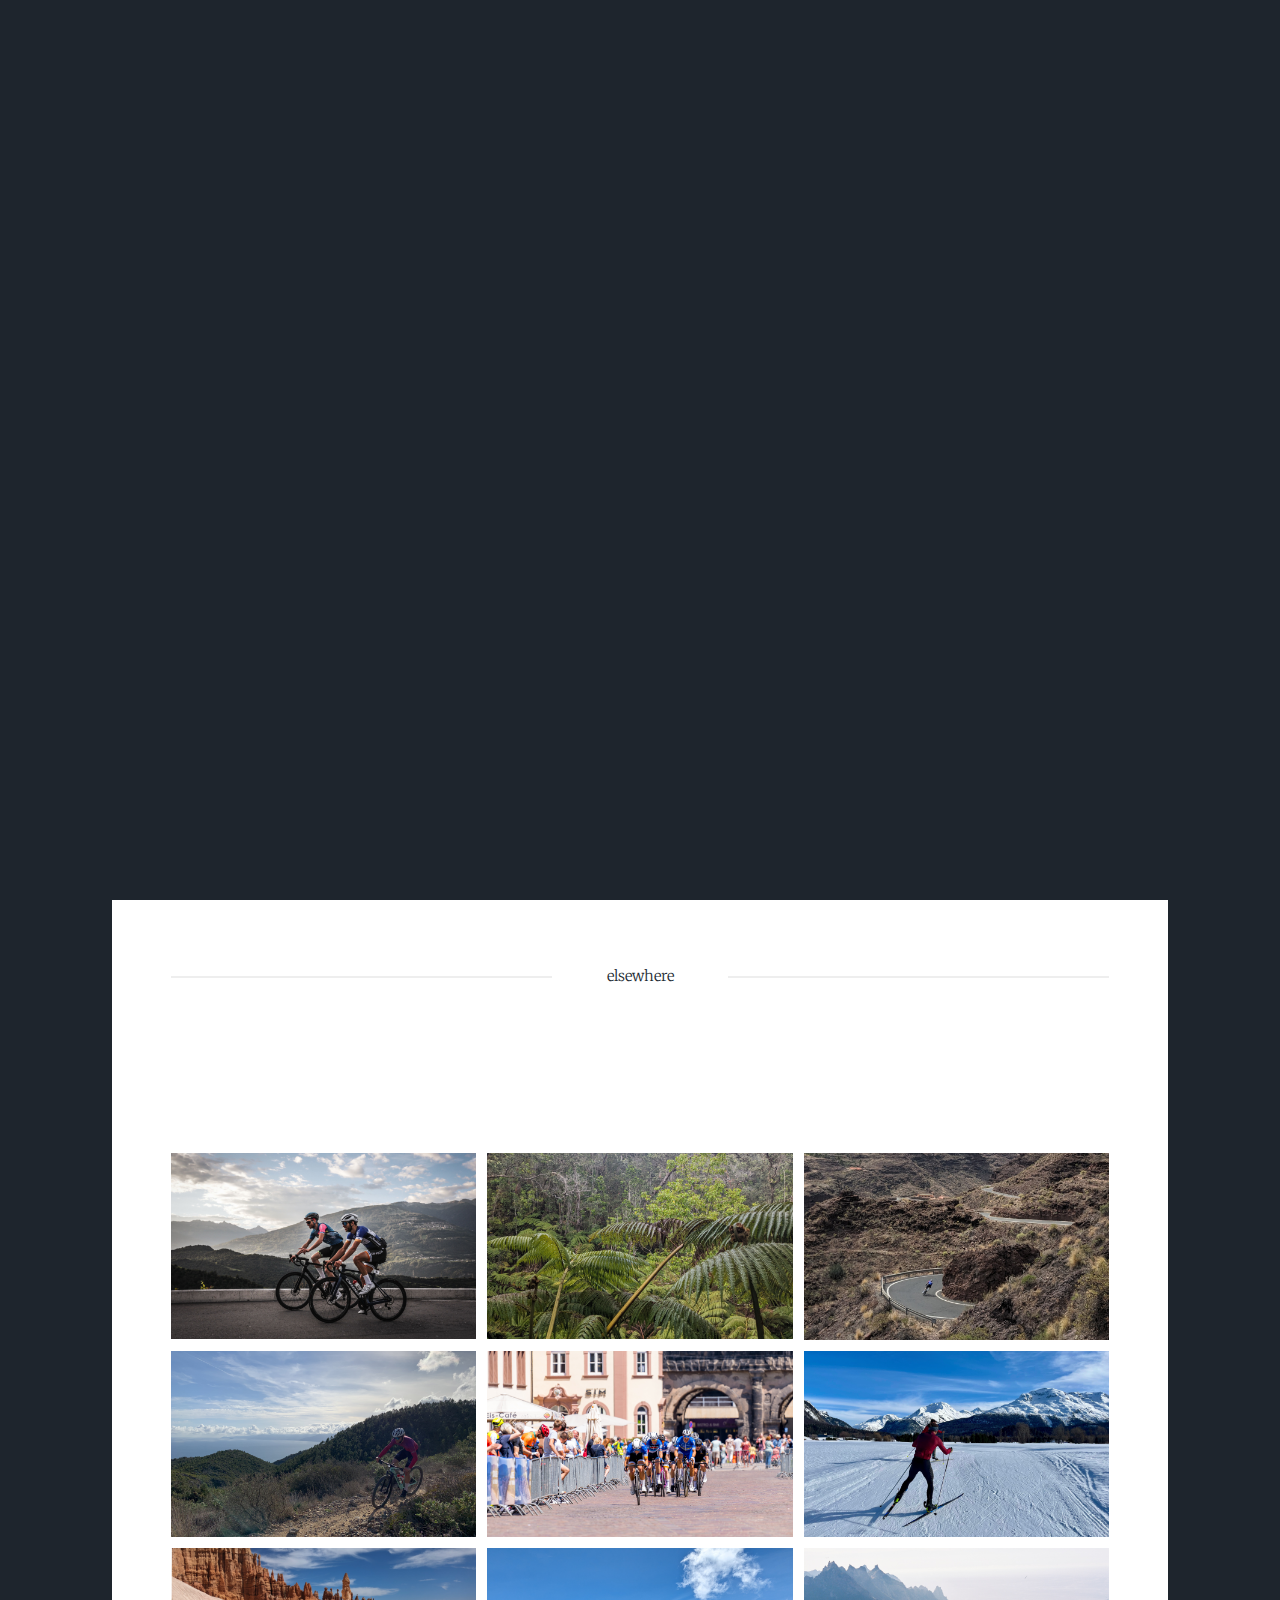
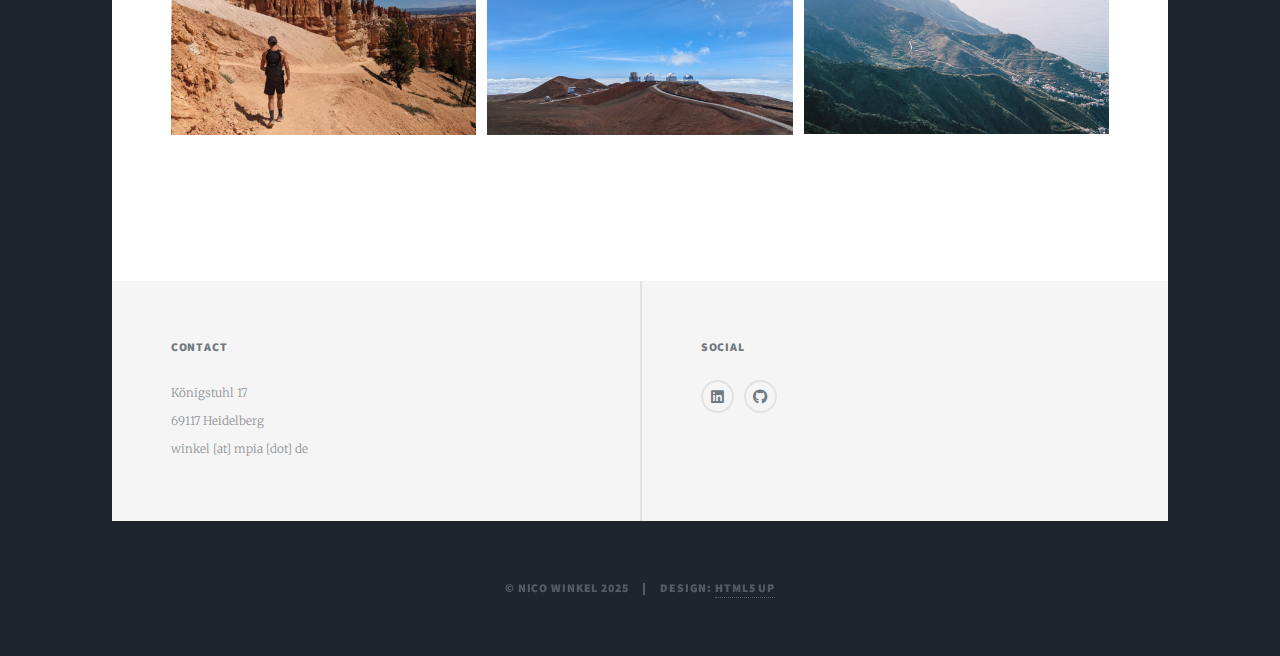
==== commit 9e6beb86: "updated headline" ====
--- a/about.html
+++ b/about.html
@@ -57,7 +57,7 @@
 						<!-- Post -->
 							<section class="post">
 								<header class="major">
-									<span class="date">Elsewhere</span>
+									<span class="date">elsewhere</span>
 								</header>
 
 								<span class="image fit"><img src="images/about0.png" alt="" /></span>
